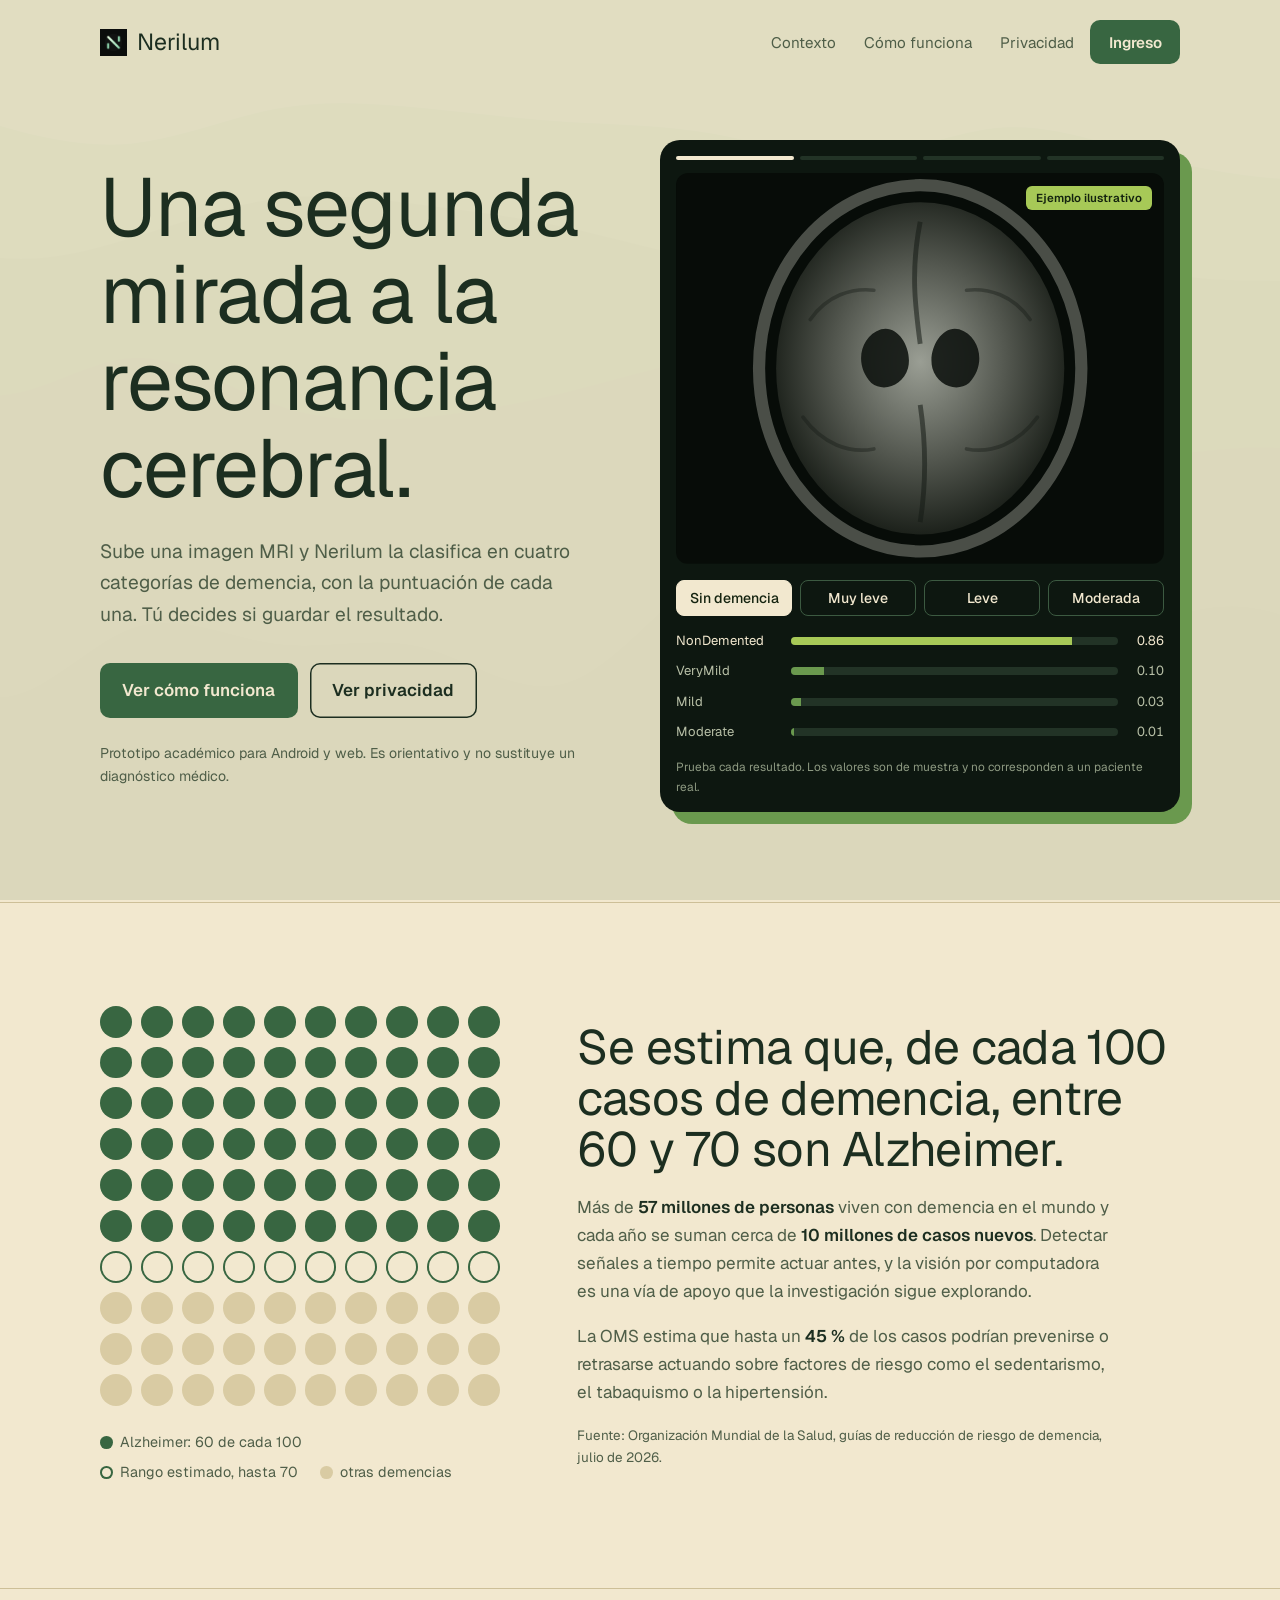
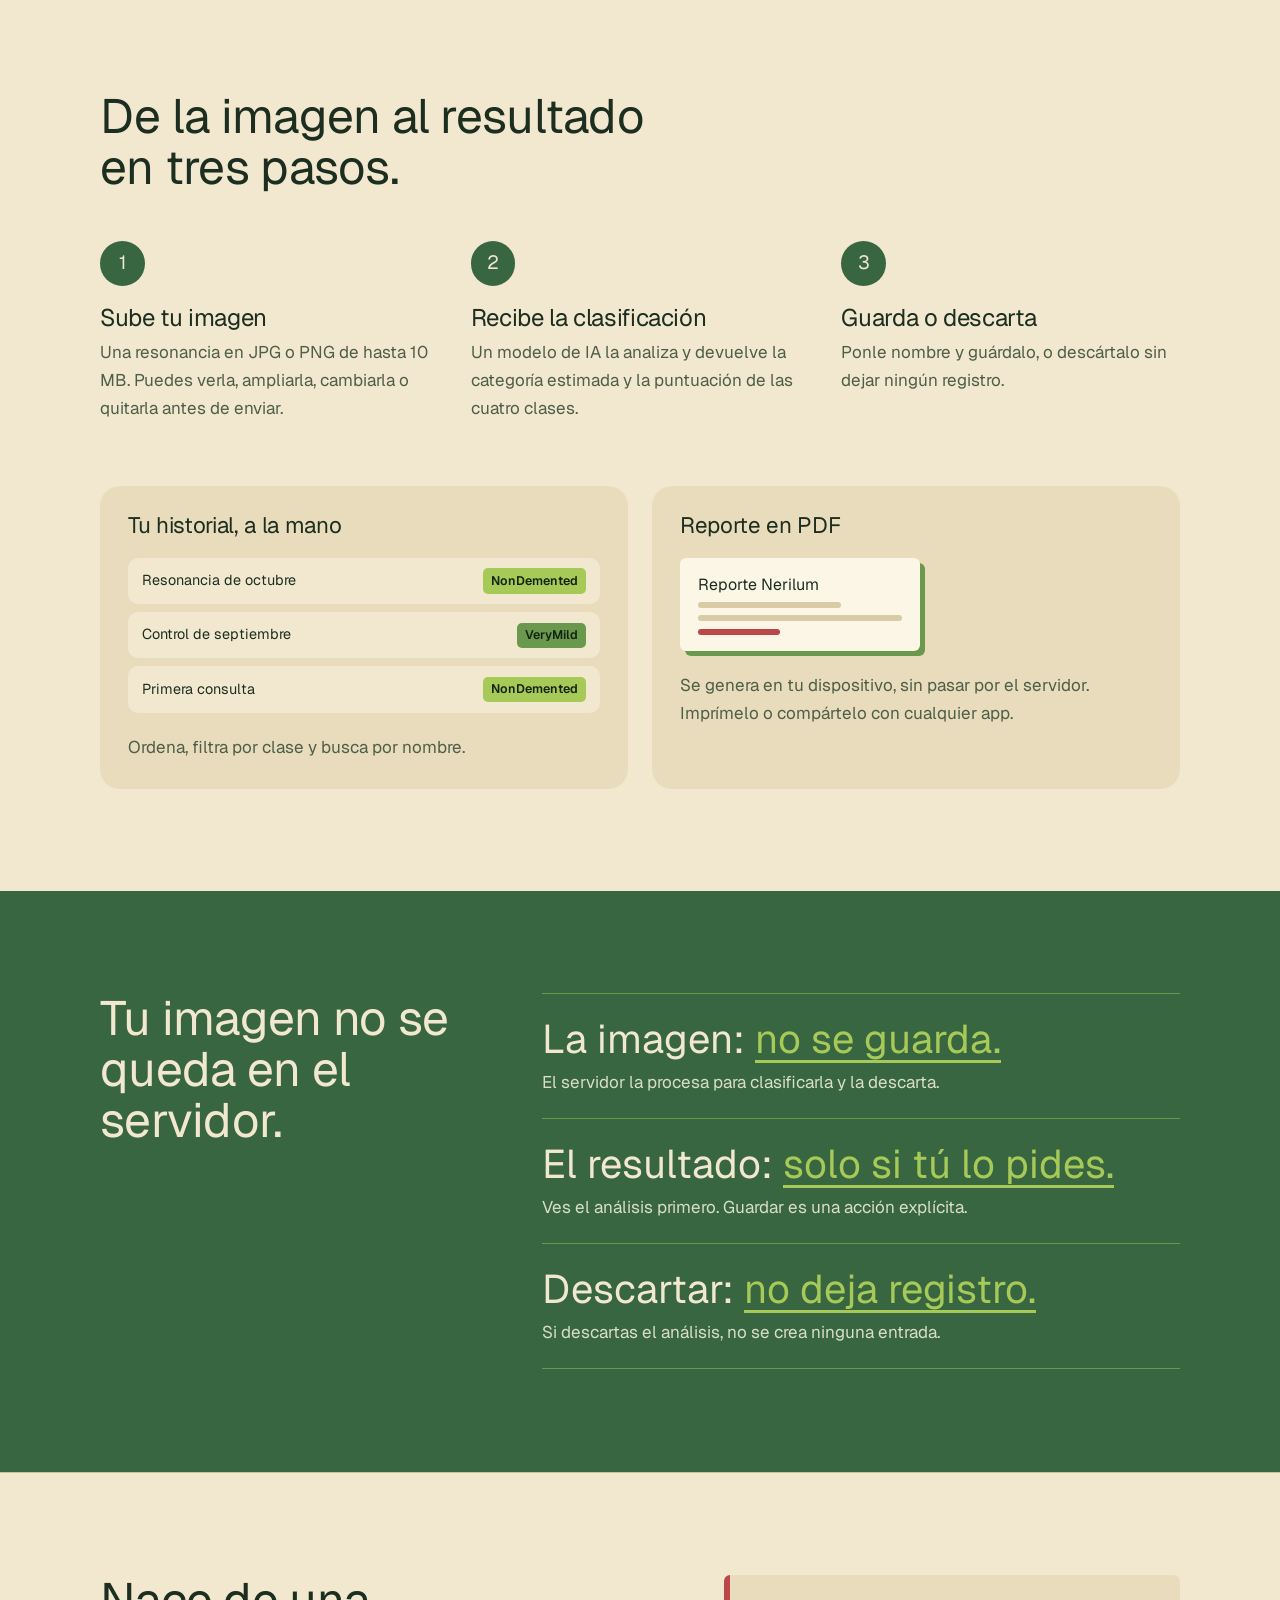
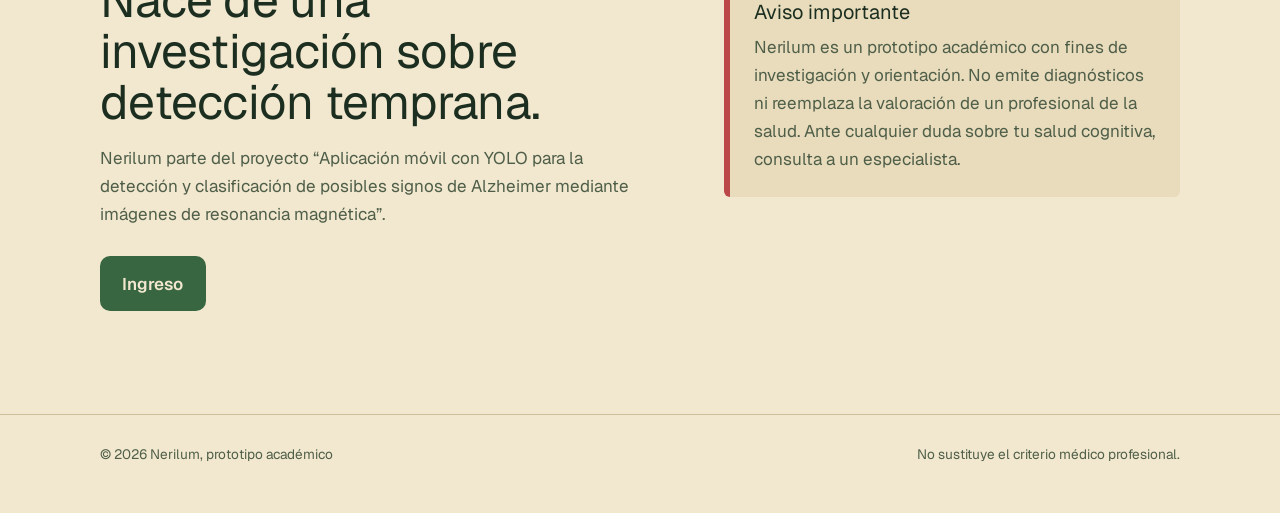
==== index.html @ 663bf436 "correcion funcionamiento boton ingreso(temporal)" ====
<!doctype html>
<html lang="es">
    <head>
        <meta charset="utf-8" />
        <meta
            name="viewport"
            content="width=device-width, initial-scale=1, viewport-fit=cover"
        />
        <title>Nerilum · Análisis orientativo de resonancias cerebrales</title>
        <meta
            name="description"
            content="Nerilum clasifica imágenes de resonancia magnética cerebral en cuatro categorías de demencia. Prototipo académico."
        />
        <link rel="preconnect" href="https://fonts.googleapis.com" />
        <link rel="preconnect" href="https://fonts.gstatic.com" crossorigin />
        <link
            href="https://fonts.googleapis.com/css2?family=Geist:wght@400;500;600&display=swap"
            rel="stylesheet"
        />
        <link rel="stylesheet" href="css/tokens.css" />
        <link rel="stylesheet" href="css/base.css" />
        <link rel="stylesheet" href="css/buttons.css" />
        <link rel="stylesheet" href="css/nav.css" />
        <link rel="stylesheet" href="css/hero.css" />
        <link rel="stylesheet" href="css/scan-demo.css" />
        <link rel="stylesheet" href="css/contexto.css" />
        <link rel="stylesheet" href="css/como.css" />
        <link rel="stylesheet" href="css/privacidad.css" />
        <link rel="stylesheet" href="css/cierre.css" />
        <link rel="stylesheet" href="css/footer.css" />
        <link rel="stylesheet" href="css/totop.css" />
        <link rel="stylesheet" href="css/progress.css" />
        <script src="js/flag.js"></script>
    </head>
    <body>
        <!-- sections/progress.html -->
        <div class="progress" aria-hidden="true"></div>

        <div class="wrap">
            <!-- sections/nav.html -->
            <nav>
                <a class="brand" href="#top" aria-label="Nerilum, inicio">
                    <img
                        src="src/assets/nerilum-app-icon-1024.png"
                        alt="Logo Nerilum"
                        class="logo"
                    />
                    Nerilum
                </a>
                <div class="links">
                    <a href="#contexto">Contexto</a
                    ><a href="#como">Cómo funciona</a
                    ><a href="#privacidad">Privacidad</a>
                </div>
                <a class="btn sm" href="https://google.com"> Ingreso </a>
            </nav>

            <!-- sections/hero.html -->
            <header class="hero" id="top">
                <div>
                    <h1>Una segunda mirada a la resonancia cerebral.</h1>
                    <p class="lead">
                        Sube una imagen MRI y Nerilum la clasifica en cuatro
                        categorías de demencia, con la puntuación de cada una.
                        Tú decides si guardar el resultado.
                    </p>
                    <div class="cta">
                        <a class="btn" href="#como">Ver cómo funciona</a>
                        <a class="btn ghost" href="#privacidad"
                            >Ver privacidad</a
                        >
                    </div>
                    <p class="note">
                        Prototipo académico para Android y web. Es orientativo y
                        no sustituye un diagnóstico médico.
                    </p>
                </div>

                <div class="scan">
                    <div class="timer" aria-hidden="true">
                        <b><i></i></b><b><i></i></b><b><i></i></b><b><i></i></b>
                    </div>
                    <div class="view">
                        <span class="tag">Ejemplo ilustrativo</span>
                        <svg
                            viewBox="0 0 400 320"
                            role="img"
                            aria-label="Corte de resonancia cerebral"
                        >
                            <defs>
                                <radialGradient
                                    id="g"
                                    cx="50%"
                                    cy="48%"
                                    r="55%"
                                >
                                    <stop offset="0" stop-color="#9A9E94" />
                                    <stop offset=".55" stop-color="#52564E" />
                                    <stop offset="1" stop-color="#151A14" />
                                </radialGradient>
                            </defs>
                            <rect width="400" height="320" fill="#070C08" />
                            <ellipse
                                cx="200"
                                cy="160"
                                rx="132"
                                ry="150"
                                fill="none"
                                stroke="#D5D8CC"
                                stroke-opacity=".32"
                                stroke-width="10"
                            />
                            <ellipse
                                cx="200"
                                cy="160"
                                rx="118"
                                ry="136"
                                fill="url(#g)"
                            />
                            <path
                                d="M200 40c-8 40-4 70 0 100M200 190c6 40 4 70 0 96"
                                stroke="#151A14"
                                stroke-opacity=".55"
                                stroke-width="4"
                                fill="none"
                            />
                            <path
                                d="M168 128c-18 6-22 30-8 44 10 8 26 2 30-12 4-16-8-36-22-32zM232 128c18 6 22 30 8 44-10 8-26 2-30-12-4-16 8-36 22-32z"
                                fill="#0A0F0B"
                                fill-opacity=".85"
                            />
                            <g
                                fill="none"
                                stroke="#151A14"
                                stroke-opacity=".4"
                                stroke-width="3"
                                stroke-linecap="round"
                            >
                                <path
                                    d="M110 120c14-20 34-26 52-24M290 120c-14-20-34-26-52-24M104 200c16 22 38 30 58 26M296 200c-16 22-38 30-58 26"
                                />
                            </g>
                        </svg>
                        <!-- Indicador de pausa (visible al hacer click en la imagen) -->
                        <div class="view-icon" aria-hidden="true">
                            <svg
                                width="20"
                                height="20"
                                viewBox="0 0 20 20"
                                fill="none"
                                aria-hidden="true"
                            >
                                <rect
                                    x="4"
                                    y="3"
                                    width="4"
                                    height="14"
                                    rx="1.5"
                                    fill="#F2E8CF"
                                />
                                <rect
                                    x="12"
                                    y="3"
                                    width="4"
                                    height="14"
                                    rx="1.5"
                                    fill="#F2E8CF"
                                />
                            </svg>
                        </div>
                    </div>
                    <div
                        class="pick"
                        role="group"
                        aria-label="Elige un resultado de ejemplo"
                    >
                        <button type="button" data-i="0" aria-pressed="false">
                            Sin demencia
                        </button>
                        <button type="button" data-i="1" aria-pressed="true">
                            Muy leve
                        </button>
                        <button type="button" data-i="2" aria-pressed="false">
                            Leve
                        </button>
                        <button type="button" data-i="3" aria-pressed="false">
                            Moderada
                        </button>
                    </div>
                    <div class="bars">
                        <div class="bar">
                            <span>NonDemented</span><b><i></i></b><span></span>
                        </div>
                        <div class="bar">
                            <span>VeryMild</span><b><i></i></b><span></span>
                        </div>
                        <div class="bar">
                            <span>Mild</span><b><i></i></b><span></span>
                        </div>
                        <div class="bar">
                            <span>Moderate</span><b><i></i></b><span></span>
                        </div>
                    </div>
                    <p class="sr" id="live" aria-live="polite"></p>
                    <small
                        >Prueba cada resultado. Los valores son de muestra y no
                        corresponden a un paciente real.</small
                    >
                </div>
            </header>
        </div>

        <!-- sections/contexto.html -->
        <section id="contexto">
            <div class="wrap">
                <div class="ctx">
                    <div>
                        <div
                            class="waffle"
                            id="waffle"
                            role="img"
                            aria-label="Se estima que de cada 100 casos de demencia, entre 60 y 70 son Alzheimer"
                        ></div>
                        <div class="key">
                            <span
                                ><i style="background: var(--brand)"></i
                                >Alzheimer: 60 de cada 100</span
                            ><span
                                ><i
                                    style="
                                        box-shadow: inset 0 0 0 2px var(--brand);
                                    "
                                ></i
                                >Rango estimado, hasta 70</span
                            ><span
                                ><i style="background: var(--dot-off)"></i>otras
                                demencias</span
                            >
                        </div>
                    </div>
                    <div>
                        <h2>
                            Se estima que, de cada 100 casos de demencia, entre
                            60 y 70 son Alzheimer.
                        </h2>
                        <p>
                            Más de <b>57 millones de personas</b> viven con
                            demencia en el mundo y cada año se suman cerca de
                            <b>10 millones de casos nuevos</b>. Detectar señales
                            a tiempo permite actuar antes, y la visión por
                            computadora es una vía de apoyo que la investigación
                            sigue explorando.
                        </p>
                        <p>
                            La OMS estima que hasta un <b>45 %</b> de los casos
                            podrían prevenirse o retrasarse actuando sobre
                            factores de riesgo como el sedentarismo, el
                            tabaquismo o la hipertensión.
                        </p>
                        <p class="src">
                            Fuente: Organización Mundial de la Salud, guías de
                            reducción de riesgo de demencia, julio de 2026.
                        </p>
                    </div>
                </div>
            </div>
        </section>

        <!-- sections/como.html -->
        <section id="como">
            <div class="wrap">
                <div class="head">
                    <h2>De la imagen al resultado en tres pasos.</h2>
                </div>
                <div class="track">
                    <div class="step">
                        <i>1</i>
                        <h3>Sube tu imagen</h3>
                        <p>
                            Una resonancia en JPG o PNG de hasta 10 MB. Puedes
                            verla, ampliarla, cambiarla o quitarla antes de
                            enviar.
                        </p>
                    </div>
                    <div class="step">
                        <i>2</i>
                        <h3>Recibe la clasificación</h3>
                        <p>
                            Un modelo de IA la analiza y devuelve la categoría
                            estimada y la puntuación de las cuatro clases.
                        </p>
                    </div>
                    <div class="step">
                        <i>3</i>
                        <h3>Guarda o descarta</h3>
                        <p>
                            Ponle nombre y guárdalo, o descártalo sin dejar
                            ningún registro.
                        </p>
                    </div>
                </div>
                <div class="after">
                    <div class="panel">
                        <h3>Tu historial, a la mano</h3>
                        <div class="hist" aria-hidden="true">
                            <div>
                                <span>Resonancia de octubre</span
                                ><em style="--c: #a7c957">NonDemented</em>
                            </div>
                            <div>
                                <span>Control de septiembre</span
                                ><em style="--c: #6a994e">VeryMild</em>
                            </div>
                            <div>
                                <span>Primera consulta</span
                                ><em style="--c: #a7c957">NonDemented</em>
                            </div>
                        </div>
                        <p>Ordena, filtra por clase y busca por nombre.</p>
                    </div>
                    <div class="panel">
                        <h3>Reporte en PDF</h3>
                        <div class="sheet" aria-hidden="true">
                            <b>Reporte Nerilum</b><span class="w"></span
                            ><span></span><span class="r"></span>
                        </div>
                        <p>
                            Se genera en tu dispositivo, sin pasar por el
                            servidor. Imprímelo o compártelo con cualquier app.
                        </p>
                    </div>
                </div>
            </div>
        </section>

        <!-- sections/privacidad.html -->
        <section class="band" id="privacidad">
            <div class="wrap priv">
                <h2>Tu imagen no se queda en el servidor.</h2>
                <div>
                    <div class="say">
                        <b>La imagen: <u>no se guarda.</u></b>
                        <p>
                            El servidor la procesa para clasificarla y la
                            descarta.
                        </p>
                    </div>
                    <div class="say">
                        <b>El resultado: <u>solo si tú lo pides.</u></b>
                        <p>
                            Ves el análisis primero. Guardar es una acción
                            explícita.
                        </p>
                    </div>
                    <div class="say">
                        <b>Descartar: <u>no deja registro.</u></b>
                        <p>
                            Si descartas el análisis, no se crea ninguna
                            entrada.
                        </p>
                    </div>
                </div>
            </div>
        </section>

        <!-- sections/cierre.html -->
        <section>
            <div class="wrap closing">
                <div>
                    <h2>Nace de una investigación sobre detección temprana.</h2>
                    <p>
                        Nerilum parte del proyecto “Aplicación móvil con YOLO
                        para la detección y clasificación de posibles signos de
                        Alzheimer mediante imágenes de resonancia magnética”.
                    </p>
                    <a
                        class="btn"
                        href="https://google.com"
                        target="_blank"
                        rel="noopener"
                        >Ingreso</a
                    >
                </div>
                <div class="disc">
                    <strong>Aviso importante</strong>
                    <p>
                        Nerilum es un prototipo académico con fines de
                        investigación y orientación. No emite diagnósticos ni
                        reemplaza la valoración de un profesional de la salud.
                        Ante cualquier duda sobre tu salud cognitiva, consulta a
                        un especialista.
                    </p>
                </div>
            </div>
        </section>

        <!-- sections/footer.html -->
        <footer>
            <div class="wrap">
                <span>© 2026 Nerilum, prototipo académico</span
                ><span>No sustituye el criterio médico profesional.</span>
            </div>
        </footer>

        <!-- sections/totop.html -->
        <button type="button" class="totop" aria-label="Volver arriba">
            <svg
                viewBox="0 0 24 24"
                fill="none"
                stroke="currentColor"
                stroke-width="2.5"
                stroke-linecap="round"
                stroke-linejoin="round"
                aria-hidden="true"
            >
                <path d="M12 19V5M5 12l7-7 7 7" />
            </svg>
        </button>

        <script src="js/env.js" defer></script>
        <script src="js/waffle.js" defer></script>
        <script src="js/scan-demo.js" defer></script>
        <script src="js/totop.js" defer></script>
        <script src="js/reveal.js" defer></script>
    </body>
</html>
---- css/tokens.css ----
/* Colores, tipografías y variables. Modo claro y oscuro. */
:root{
  --bg:#F2E8CF; --surface:#E8DCBC; --ink:#1C2E20; --muted:#4F5E48; --line:#CDBF98;
  --brand:#386641; --brand-hover:#2B5133; --on-brand:#F2E8CF; --mid:#6A994E; --lime:#A7C957; --alert:#BC4749;
  --band:#386641; --band-ink:#F2E8CF; --dot-off:#D9CBA3; --dotb:#6A994E; --logo-dot:#A7C957;
  --serif:"Geist","Young Serif",Georgia,"Times New Roman",serif;
  --sans:"Geist","Public Sans",system-ui,-apple-system,"Segoe UI",sans-serif;
  box-sizing:border-box;padding-top:env(safe-area-inset-top,0px);padding-bottom:env(safe-area-inset-bottom,0px);color-scheme:light;
}
@media (prefers-color-scheme:dark){
  :root:not([data-theme="light"]){
    --dotb:#A7C957; --logo-dot:#386641;
    --bg:#101C14; --surface:#182A1E; --ink:#F2E8CF; --muted:#AFB99F; --line:#2B4130; --dot-off:#26402D;
    --brand:#A7C957; --brand-hover:#B9D76F; --on-brand:#14230F; --alert:#E0686A; --band:#1D3A26; color-scheme:dark;
  }
}
:root[data-theme="dark"]{
  --dotb:#A7C957; --logo-dot:#386641;
  --bg:#101C14; --surface:#182A1E; --ink:#F2E8CF; --muted:#AFB99F; --line:#2B4130; --dot-off:#26402D;
  --brand:#A7C957; --brand-hover:#B9D76F; --on-brand:#14230F; --alert:#E0686A; --band:#1D3A26; color-scheme:dark;
}
---- css/base.css ----
/* Reset, tipografía base, layout general y utilidades. */
*,
*::before,
*::after {
    box-sizing: inherit
}

html {
    scroll-behavior: smooth;
    scroll-padding-top: env(safe-area-inset-top, 0px)
}

body {
    margin: 0;
    background: var(--bg);
    color: var(--ink);
    font: 400 1.0625rem/1.65 var(--sans);
    -webkit-font-smoothing: antialiased;
    isolation: isolate
}

body::before {
    content: "";
    position: fixed;
    inset: 0;
    z-index: -1;
    pointer-events: none;
    background: url("../src/assets/stacked-waves-haikei.svg") center/cover no-repeat;
    opacity: .1;
    filter: hue-rotate(-105deg) saturate(.55) brightness(.78)
}

@media(prefers-color-scheme:dark) {
    :root:not([data-theme="light"]) body::before {
        opacity: .16
    }
}

:root[data-theme="dark"] body::before {
    opacity: .16
}

.wrap {
    max-width: 1160px;
    margin: 0 auto;
    padding: 0 clamp(1.25rem, 4vw, 2.5rem)
}

h1,
h2,
h3 {
    font-family: var(--serif);
    font-weight: 400;
    margin: 0;
    line-height: 1.06;
    letter-spacing: -.015em
}

h1 {
    font-size: clamp(2.7rem, 6.4vw, 5.4rem)
}

h2 {
    font-size: clamp(1.9rem, 3.8vw, 3rem)
}

p {
    margin: 0
}

a {
    color: inherit
}

:focus-visible {
    outline: 3px solid var(--alert);
    outline-offset: 3px
}

.sr {
    position: absolute;
    width: 1px;
    height: 1px;
    overflow: hidden;
    clip: rect(0 0 0 0);
    white-space: nowrap
}

section {
    padding: clamp(3.5rem, 8vw, 6.5rem) 0;
    border-top: 1px solid var(--line)
}

@media(prefers-reduced-motion:reduce) {
    html {
        scroll-behavior: auto
    }
}
---- css/buttons.css ----
/* Botones (.btn, .sm, .ghost). */
.btn{display:inline-block;padding:.85rem 1.4rem;border-radius:10px;font-weight:600;text-decoration:none;background:var(--brand);color:var(--on-brand);transition:background .2s}
.btn:hover{background:var(--brand-hover)}
.btn.sm{padding:.6rem 1.15rem;font-size:.95rem}
.btn.ghost{background:transparent;color:var(--ink);box-shadow:inset 0 0 0 1.5px var(--ink)}
.btn.ghost:hover{background:var(--surface)}
.btn{transition:background .2s,transform .12s}
.btn:active{transform:scale(.97)}
@media(prefers-reduced-motion:reduce){.btn{transition:none}.btn:active{transform:none}}
---- css/nav.css ----
/* Barra superior: logotipo, enlaces y botón Ingreso. */
nav {
    display: flex;
    justify-content: space-between;
    align-items: center;
    padding: 1.25rem 0;
    gap: 1rem
}

.brand {
    font: 400 1.45rem var(--serif);
    text-decoration: none;
    display: flex;
    align-items: center;
    gap: .6rem
}

.brand img {
    width: 1.7rem;
    height: 1.7rem;
    object-fit: contain;
    display: block;
}

.brand svg {
    width: 1.7rem;
    height: 1.7rem
}

nav .links {
    display: flex;
    gap: 1.75rem;
    font-size: .95rem;
    margin-left: auto
}

nav .links a {
    text-decoration: none;
    color: var(--muted)
}

nav .links a:hover {
    color: var(--ink)
}

@media(max-width:700px) {
    nav .links {
        display: none
    }
}

.brand svg rect {
    fill: var(--brand)
}

.brand svg path {
    stroke: var(--on-brand)
}

.brand svg circle {
    fill: var(--on-brand)
}

.brand svg circle:first-of-type {
    fill: var(--logo-dot)
}
---- css/hero.css ----
/* Portada: titular, texto y botones. Incluye la animación de entrada. */
.hero{display:grid;grid-template-columns:1fr 1.05fr;gap:clamp(2rem,5vw,4rem);align-items:center;padding:clamp(1.5rem,5vw,3.5rem) 0 clamp(3rem,7vw,6rem)}
.hero .lead{font-size:1.2rem;color:var(--muted);max-width:30rem;margin:1.5rem 0 2rem}
.cta{display:flex;flex-wrap:wrap;gap:.75rem}
.note{margin-top:1.5rem;font-size:.88rem;color:var(--muted);max-width:30rem}
@media(max-width:900px){.hero{grid-template-columns:1fr}}
@media(prefers-reduced-motion:no-preference){
@keyframes rise{from{opacity:0;transform:translateY(18px)}to{opacity:1;transform:none}}
@keyframes pop{from{opacity:0;transform:scale(.93) rotate(-1.5deg)}to{opacity:1;transform:none}}
.js .hero h1,.js .hero .lead,.js .hero .cta,.js .hero .note{animation:rise .7s cubic-bezier(.2,.7,.2,1) both}
.js .hero .lead{animation-delay:.12s}.js .hero .cta{animation-delay:.24s}.js .hero .note{animation-delay:.34s}
.js .scan{animation:pop .8s .15s cubic-bezier(.2,.7,.2,1) both}
}
---- css/scan-demo.css ----
/* Demo del escaneo: panel, barra de tiempo, selector de clases y barras de puntuación. */
.scan{background:#0D1710;border-radius:20px;padding:1rem;color:#F2E8CF;box-shadow:12px 12px 0 var(--mid)}
.view{position:relative;cursor:pointer}
.view svg{display:block;width:100%;height:auto;border-radius:12px}
/* Indicador de pausa/play al hacer click en la imagen */
.view::after{
  content:'';
  position:absolute;inset:0;
  border-radius:12px;
  display:flex;align-items:center;justify-content:center;
  opacity:0;
  transition:opacity .18s;
  pointer-events:none;
}
/* Flash momentáneo al hacer click */
.view.flash::after{
  background:rgba(13,23,16,.45);
  opacity:1;
}
/* Estado pausado: icono permanente y overlay tenue */
.view.paused::after{
  background:rgba(13,23,16,.52);
  opacity:1;
}
/* Icono SVG superpuesto (play/pause) vía pseudo-elemento en el tag */
.view .tag{position:absolute;top:.8rem;right:.8rem;font:600 .72rem var(--sans);background:#A7C957;color:#14230F;padding:.3rem .6rem;border-radius:6px;transition:background .18s,color .18s}
.view.paused .tag{background:#F2E8CF;color:#14230F}
/* Icono central de pause/play */
.view-icon{
  position:absolute;
  top:50%;left:50%;
  transform:translate(-50%,-50%) scale(.7);
  width:3rem;height:3rem;
  border-radius:50%;
  background:rgba(13,23,16,.72);
  border:1.5px solid rgba(242,232,207,.28);
  display:flex;align-items:center;justify-content:center;
  opacity:0;
  transition:opacity .18s,transform .22s cubic-bezier(.2,.7,.2,1);
  pointer-events:none;
}
.view.paused .view-icon{
  opacity:1;
  transform:translate(-50%,-50%) scale(1);
}

.timer{display:flex;gap:6px;margin-bottom:.8rem}
.timer b{flex:1;height:4px;border-radius:2px;background:#223326;overflow:hidden}
.timer b i{display:block;height:100%;width:0;background:#F2E8CF}
.timer b.done i{width:100%}
.timer b.cur i{animation:fill 3.2s linear forwards}
.timer.paused b.cur i{animation-play-state:paused}
.timer.manual b.cur i{animation:none;width:100%}
@keyframes fill{from{width:0}to{width:100%}}
.pick{display:flex;flex-wrap:wrap;gap:.5rem;margin:1rem 0 .9rem}
.pick button{flex:1;min-width:0;font:500 .88rem var(--sans);padding:.5rem .6rem;border-radius:8px;border:1.5px solid #3C5A41;background:transparent;color:#F2E8CF;cursor:pointer;transition:background .15s,transform .12s;white-space:nowrap}
.pick button:hover{background:#1B2E20}
.pick button[aria-pressed="true"]{background:#F2E8CF;color:#14230F;border-color:#F2E8CF}
.bars{display:grid;gap:.55rem;font-size:.82rem}
.bar{display:grid;grid-template-columns:6.6rem 1fr 2.3rem;gap:.6rem;align-items:center;color:#B7BFA6}
.bar span:last-child{text-align:right;font-variant-numeric:tabular-nums}
.bar b{display:block;height:8px;border-radius:4px;background:#223326;overflow:hidden}
.bar b i{display:block;height:100%;width:0;background:#6A994E;transition:width .7s cubic-bezier(.2,.7,.2,1),background .3s}
.bar.top{color:#F2E8CF}
.scan small{display:block;margin-top:.9rem;color:#8E9A82;font-size:.74rem}
.pick button:active{transform:scale(.95)}
@media(prefers-reduced-motion:reduce){.timer b.cur i{animation:none;width:100%}.bar b i{transition:none}.pick button{transition:none}.pick button:active{transform:none}}
---- css/contexto.css ----
/* Sección Contexto: gráfico de 100 puntos y datos de la OMS. */
.ctx{display:grid;grid-template-columns:minmax(0,25rem) 1fr;gap:clamp(2rem,6vw,6rem);align-items:center}
.waffle{display:grid;grid-template-columns:repeat(10,1fr);gap:clamp(5px,1vw,9px);width:min(100%,25rem)}
.waffle span{aspect-ratio:1;border-radius:50%;background:var(--dot-off)}
.waffle .a{background:var(--brand)}.waffle .b{background:transparent;box-shadow:inset 0 0 0 2px var(--brand)}
.ctx h2{max-width:20ch}
.ctx p{margin-top:1.1rem;max-width:34rem;color:var(--muted)}
.ctx p b{color:var(--ink);font-weight:600}
.key{display:flex;flex-wrap:wrap;gap:.4rem 1.4rem;margin-top:1.6rem;font-size:.9rem;color:var(--muted)}
.key i{display:inline-block;width:.8rem;height:.8rem;border-radius:50%;margin-right:.45rem;vertical-align:-.1em}
.src{margin-top:2.5rem;font-size:.84rem;color:var(--muted)}
@media(max-width:820px){.ctx{grid-template-columns:1fr}}
@media(prefers-reduced-motion:no-preference){
.js .waffle span{transition:background .4s,box-shadow .4s;transition-delay:calc(var(--i,0)*14ms)}
@keyframes dotin{0%{transform:scale(.5)}60%{transform:scale(1.3)}100%{transform:scale(1)}}
.js .waffle.on span.a,.js .waffle.on span.b{animation:dotin .4s both;animation-delay:calc(var(--i,0)*14ms)}
.js .waffle span.a,.js .waffle span.b{background:var(--dot-off)}
.js .waffle span.b{box-shadow:inset 0 0 0 2px transparent}
.js .waffle.on span.a{background:var(--brand)}.js .waffle.on span.b{background:transparent;box-shadow:inset 0 0 0 2px var(--brand)}
}

/* Scroll-driven: los puntos se llenan según avanzas. Sin soporte, queda la animación por IntersectionObserver. */
@supports (animation-timeline:view()){
@media(prefers-reduced-motion:no-preference){
.waffle{view-timeline:--waffle block}
@keyframes dot-a{from{background:var(--dot-off);transform:scale(.55)}to{background:var(--brand);transform:scale(1)}}
@keyframes dot-b{from{background:var(--dot-off);box-shadow:inset 0 0 0 2px transparent;transform:scale(.55)}to{background:transparent;box-shadow:inset 0 0 0 2px var(--brand);transform:scale(1)}}
.js .waffle span.a,.js .waffle.on span.a,.js .waffle span.b,.js .waffle.on span.b{transition:none}
.js .waffle span.a,.js .waffle.on span.a{animation:dot-a linear both;animation-timeline:--waffle;animation-range:entry calc(var(--i)*.5%) entry calc(25% + var(--i)*.5%)}
.js .waffle span.b,.js .waffle.on span.b{animation:dot-b linear both;animation-timeline:--waffle;animation-range:entry calc(var(--i)*.5%) entry calc(25% + var(--i)*.5%)}
}
}
---- css/como.css ----
/* Sección Cómo funciona: pasos, historial y reporte PDF. */
.head{max-width:36rem;margin-bottom:3rem}
.track{display:grid;grid-template-columns:repeat(3,1fr);gap:2rem;position:relative}
.track::before{content:"";position:absolute;left:1.4rem;right:0;top:1.4rem;height:3px;background:var(--line)}
.step{position:relative;padding-top:4rem}
.step i{position:absolute;top:0;left:0;width:2.8rem;height:2.8rem;border-radius:50%;background:var(--brand);color:var(--on-brand);font:400 1.2rem/2.8rem var(--serif);text-align:center;font-style:normal}
.step h3{font-size:1.5rem;margin-bottom:.5rem}
.step p{color:var(--muted)}
@media(max-width:760px){.track{grid-template-columns:1fr}.track::before{left:1.4rem;right:auto;top:0;bottom:0;width:3px;height:auto}.step{padding:0 0 0 4rem}}

.after{display:grid;grid-template-columns:1fr 1fr;gap:1.5rem;margin-top:4rem}
.panel{background:var(--surface);border-radius:20px;padding:1.75rem;display:grid;gap:1.25rem;align-content:start}
.panel h3{font-size:1.4rem}
.panel p{color:var(--muted)}
.hist{display:grid;gap:.5rem}
.hist div{display:flex;justify-content:space-between;align-items:center;gap:.75rem;background:var(--bg);border-radius:10px;padding:.65rem .9rem;font-size:.9rem}
.hist em{font-style:normal;font-size:.78rem;font-weight:600;padding:.15rem .5rem;border-radius:5px;color:#14230F;background:var(--c)}
.sheet{background:#FBF6E6;color:#1C2E20;border-radius:6px;padding:1rem 1.1rem;display:grid;gap:.45rem;width:min(100%,15rem);box-shadow:5px 5px 0 var(--mid)}
.sheet b{font:400 1rem var(--serif)}
.sheet span{display:block;height:6px;border-radius:3px;background:#D9CBA3}
.sheet span.w{width:70%}.sheet span.r{width:40%;background:#BC4749}
@media(max-width:760px){.after{grid-template-columns:1fr}}
@media(prefers-reduced-motion:no-preference){
.js .track::before{transform:scaleX(0);transform-origin:left;transition:transform 1.3s cubic-bezier(.6,0,.2,1)}
.js .track.on::before{transform:scaleX(1)}
.js .step i{transform:scale(0);transition:transform .45s cubic-bezier(.3,1.5,.5,1)}
.js .track.on .step i{transform:scale(1)}
.js .step h3,.js .step p{opacity:0;transition:opacity .6s}
.js .track.on .step h3,.js .track.on .step p{opacity:1}
.js .step:nth-child(1) i{transition-delay:.1s}.js .step:nth-child(2) i,.js .step:nth-child(2) h3,.js .step:nth-child(2) p{transition-delay:.6s}.js .step:nth-child(3) i,.js .step:nth-child(3) h3,.js .step:nth-child(3) p{transition-delay:1.1s}
@media(max-width:760px){.js .track::before{transform:scaleY(0);transform-origin:top}.js .track.on::before{transform:scaleY(1)}}
}

/* Scroll-driven: la línea se dibuja, los pasos aparecen en orden y el historial se llena. */
@supports (animation-timeline:view()){
@media(prefers-reduced-motion:no-preference){
.track{view-timeline:--track block}
@keyframes draw-x{from{transform:scaleX(0)}to{transform:scaleX(1)}}
@keyframes draw-y{from{transform:scaleY(0)}to{transform:scaleY(1)}}
@keyframes mark-in{from{transform:scale(0)}to{transform:scale(1)}}
@keyframes txt-in{from{opacity:0;transform:translateY(10px)}to{opacity:1;transform:none}}
.js .track::before,.js .track.on::before{transition:none;animation:draw-x linear both;animation-timeline:--track;animation-range:cover 8% cover 48%}
.js .step i,.js .track.on .step i{transition:none;animation:mark-in linear both;animation-timeline:--track}
.js .step h3,.js .step p,.js .track.on .step h3,.js .track.on .step p{transition:none;animation:txt-in linear both;animation-timeline:--track}
.js .track .step:nth-child(1) i{animation-range:cover 10% cover 20%}
.js .track .step:nth-child(2) i{animation-range:cover 22% cover 32%}
.js .track .step:nth-child(3) i{animation-range:cover 34% cover 44%}
.js .track .step:nth-child(1) h3,.js .track .step:nth-child(1) p{animation-range:cover 12% cover 24%}
.js .track .step:nth-child(2) h3,.js .track .step:nth-child(2) p{animation-range:cover 24% cover 36%}
.js .track .step:nth-child(3) h3,.js .track .step:nth-child(3) p{animation-range:cover 36% cover 48%}
@media(max-width:760px){.js .track::before,.js .track.on::before{animation-name:draw-y}}
@keyframes row-in{from{opacity:0;transform:translateX(-24px)}to{opacity:1;transform:none}}
@keyframes sheet-in{from{transform:translateY(30px) rotate(-2deg)}to{transform:none}}
.hist div{animation:row-in linear both;animation-timeline:view();animation-range:entry 5% entry 55%}
.hist div:nth-child(2){animation-range:entry 15% entry 65%}
.hist div:nth-child(3){animation-range:entry 25% entry 75%}
.sheet{animation:sheet-in linear both;animation-timeline:view();animation-range:entry 0% entry 80%}
}
}
---- css/privacidad.css ----
/* Sección Privacidad (banda verde). */
.band{background:var(--band);color:var(--band-ink);border-top:0}
.priv{display:grid;grid-template-columns:.8fr 1.4fr;gap:clamp(2rem,6vw,5rem)}
.priv>h2{align-self:start}
.say{border-top:1px solid #6A994E;padding:1.4rem 0}
.say:last-child{border-bottom:1px solid #6A994E}
.say b{display:block;font:400 clamp(1.6rem,3.2vw,2.5rem)/1.12 var(--serif)}
.say b u{text-decoration:none;color:#A7C957}
.say p{color:#D9DFC4;margin-top:.4rem;max-width:30rem}
@media(max-width:820px){.priv{grid-template-columns:1fr}}
@media(prefers-reduced-motion:no-preference){
.js .say u{background:linear-gradient(#A7C957,#A7C957) 0 96%/0% 3px no-repeat;transition:background-size .9s .25s cubic-bezier(.6,0,.2,1)}
.js .say.on u{background-size:100% 3px}
}

/* Scroll-driven: el subrayado de cada frase avanza con el scroll. */
@supports (animation-timeline:view()){
@media(prefers-reduced-motion:no-preference){
.say{view-timeline:--say block}
@keyframes ul{from{background-size:0% 3px}to{background-size:100% 3px}}
.js .say u,.js .say.on u{transition:none;animation:ul linear both;animation-timeline:--say;animation-range:entry 30% entry 90%}
}
}
---- css/cierre.css ----
/* Cierre: investigación y aviso médico. */
.closing{display:grid;grid-template-columns:1.2fr 1fr;gap:clamp(2rem,6vw,5rem);align-items:start}
.closing p{color:var(--muted);margin-top:1rem;max-width:34rem}
.disc{background:var(--surface);border-left:6px solid var(--alert);border-radius:6px;padding:1.5rem}
.disc strong{display:block;font:400 1.25rem var(--serif);margin-bottom:.5rem}
.disc p{margin:0}
.closing .btn{margin-top:1.75rem}
@media(max-width:860px){.closing{grid-template-columns:1fr}}
---- css/footer.css ----
/* Pie de página. */
footer{border-top:1px solid var(--line);padding:1.75rem 0 3rem;font-size:.85rem;color:var(--muted)}
footer .wrap{display:flex;flex-wrap:wrap;justify-content:space-between;gap:.75rem}
---- css/totop.css ----
/* Botón flotante para volver arriba. */
.totop{position:fixed;right:max(1rem,env(safe-area-inset-right,0px));bottom:calc(1rem + env(safe-area-inset-bottom,0px));width:3rem;height:3rem;border-radius:50%;border:0;background:var(--brand);color:var(--on-brand);cursor:pointer;display:grid;place-items:center;opacity:0;transform:translateY(12px);pointer-events:none;transition:opacity .25s,transform .25s,background .2s;z-index:20;box-shadow:0 4px 0 rgba(0,0,0,.18)}
.totop.show{opacity:1;transform:none;pointer-events:auto}
.totop:hover{background:var(--brand-hover)}
.totop svg{width:1.3rem;height:1.3rem}
@media(prefers-reduced-motion:reduce){.totop{transition:none}}
---- css/progress.css ----
/* Barra de progreso de lectura. Solo se muestra en navegadores con scroll-driven animations. */
.progress{display:none}
@supports (animation-timeline:scroll()){
@media(prefers-reduced-motion:no-preference){
.progress{display:block;position:fixed;top:env(safe-area-inset-top,0px);left:0;right:0;height:4px;background:var(--brand);transform:scaleX(0);transform-origin:0 50%;z-index:30;pointer-events:none;animation:progress linear both;animation-timeline:scroll(root block)}
@keyframes progress{to{transform:scaleX(1)}}
}
}
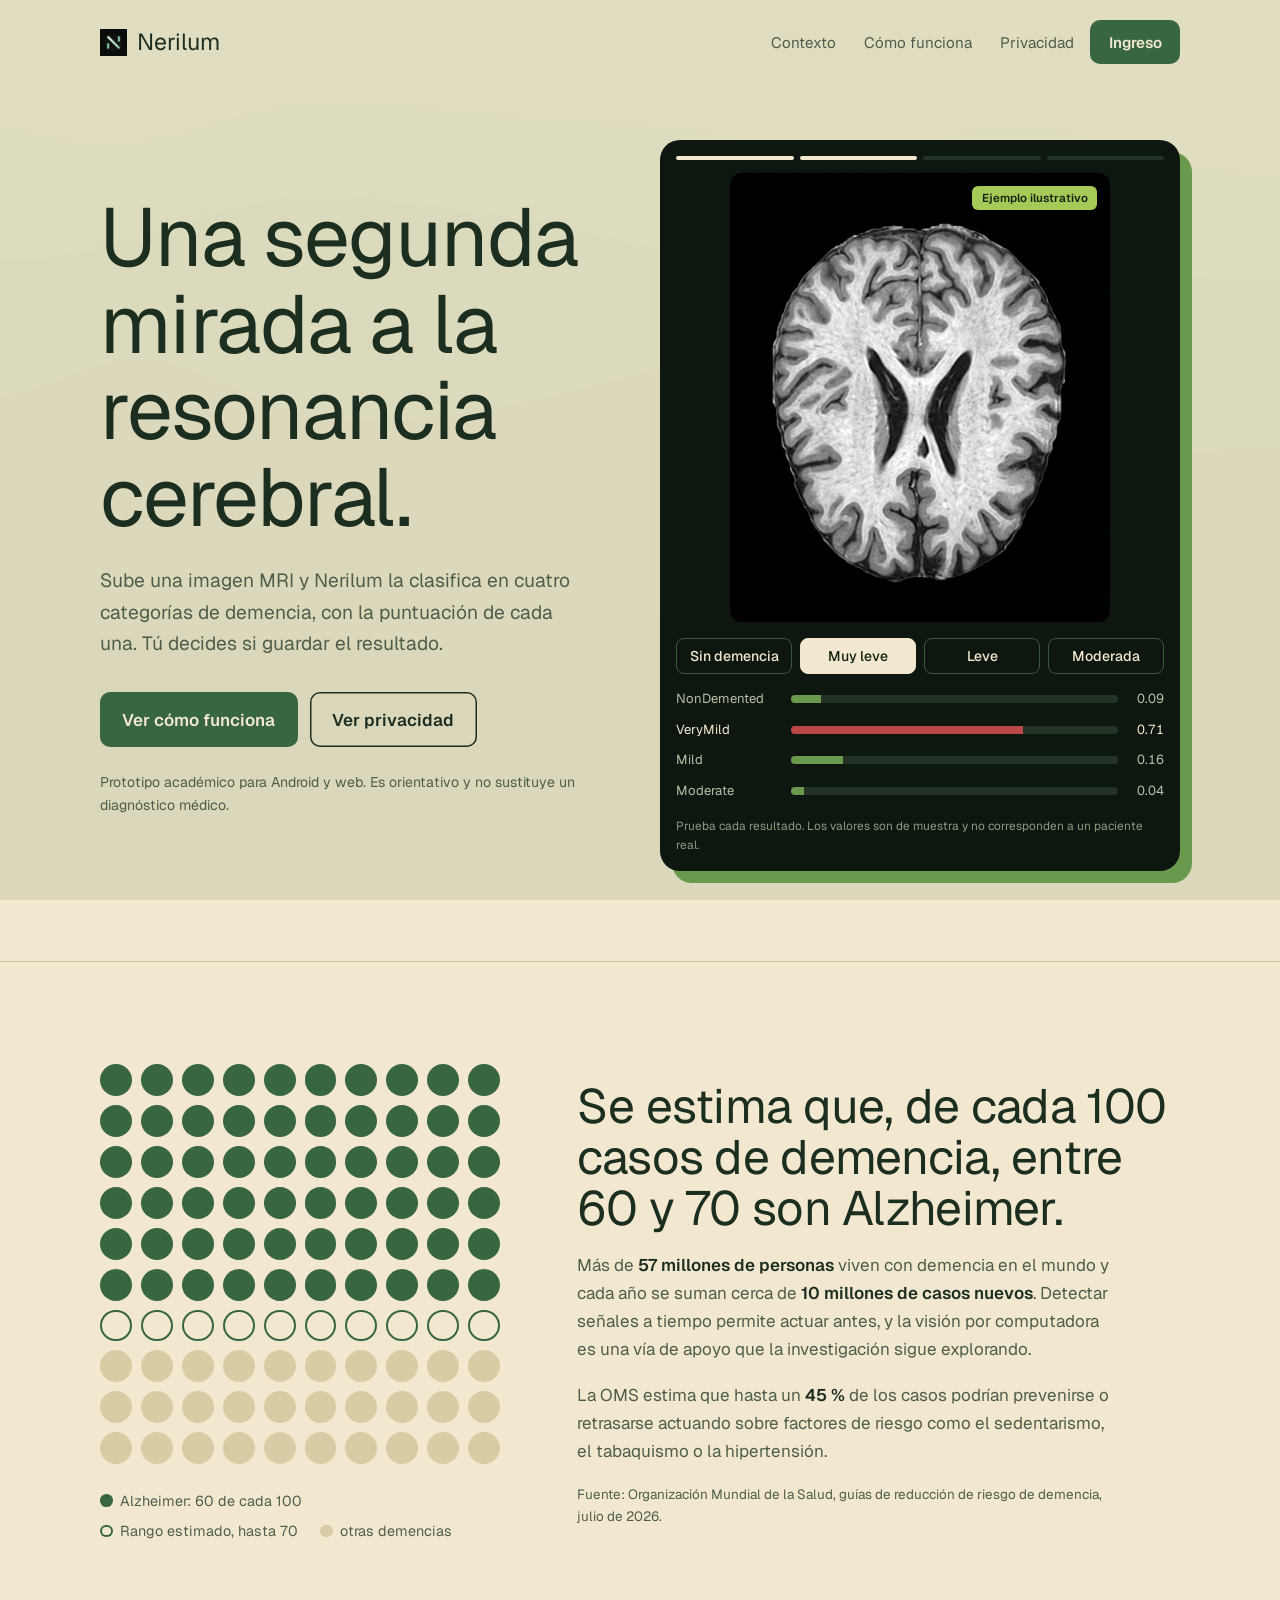
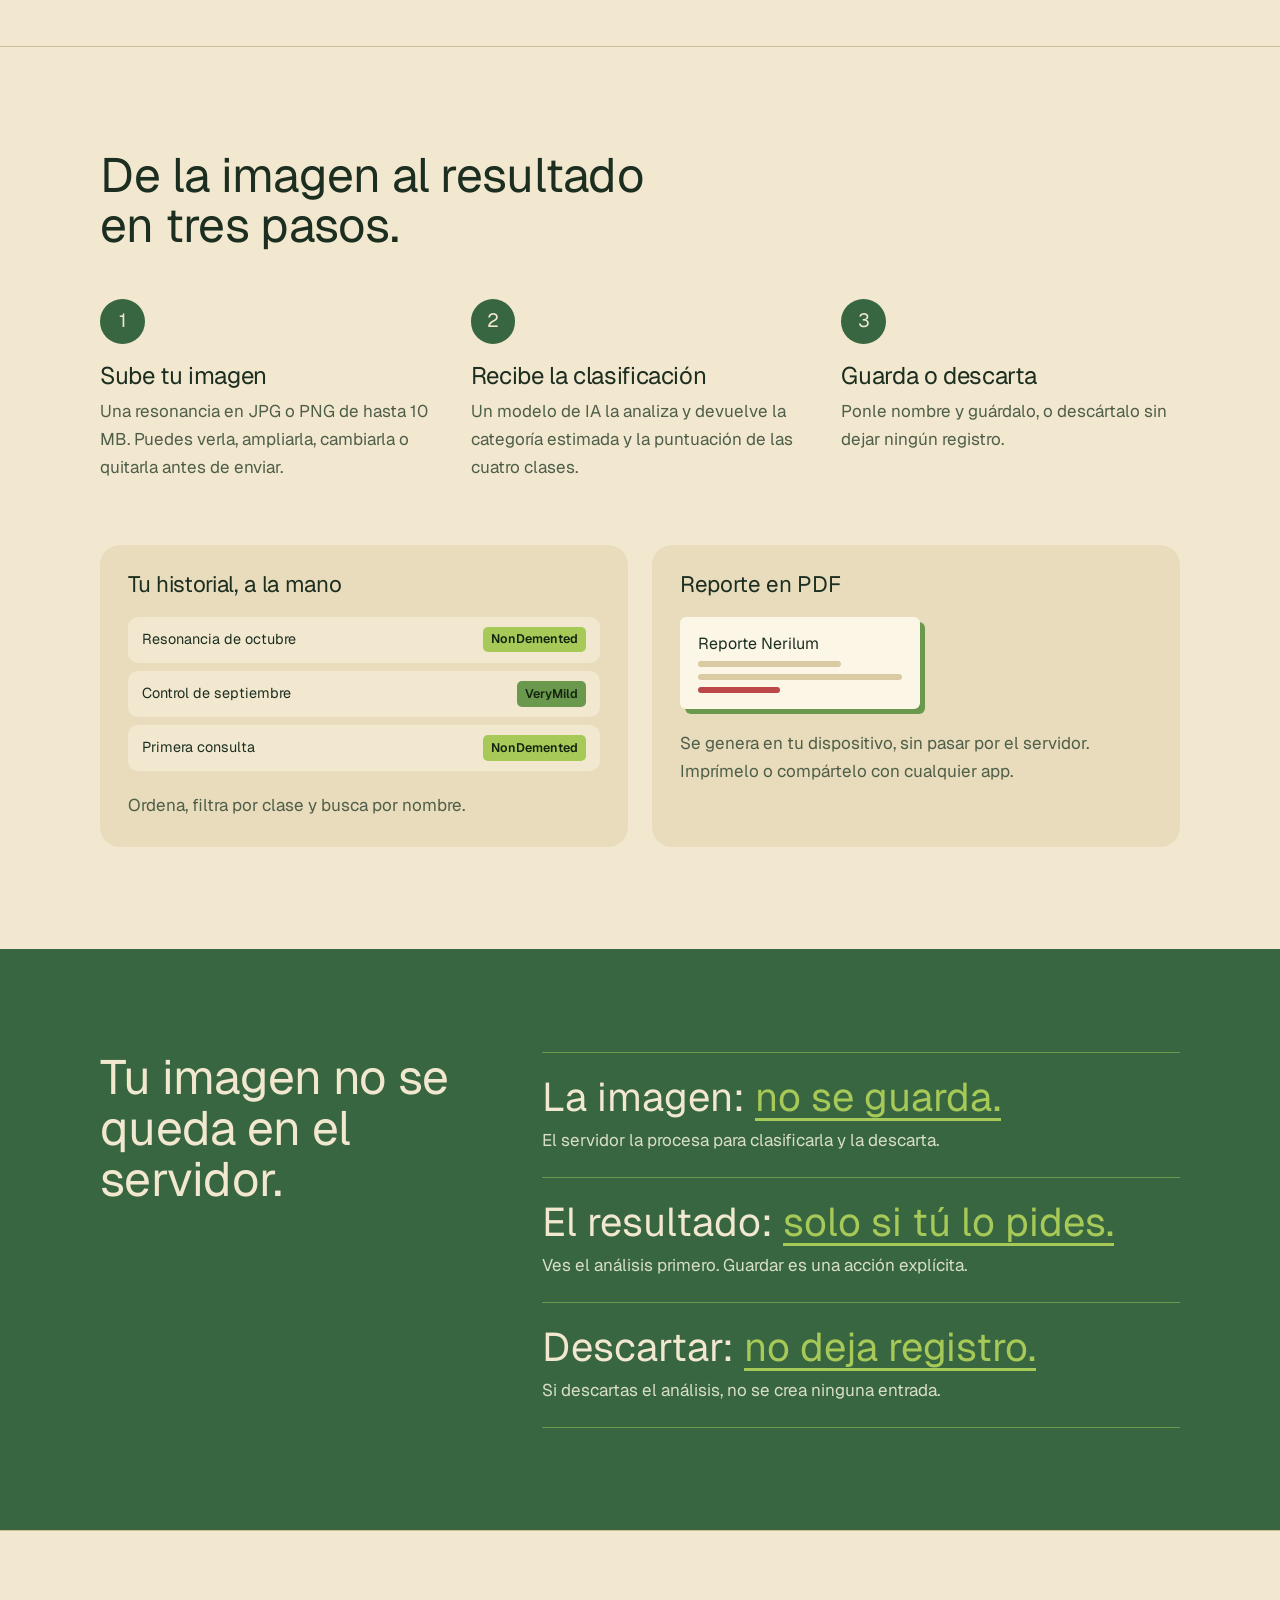
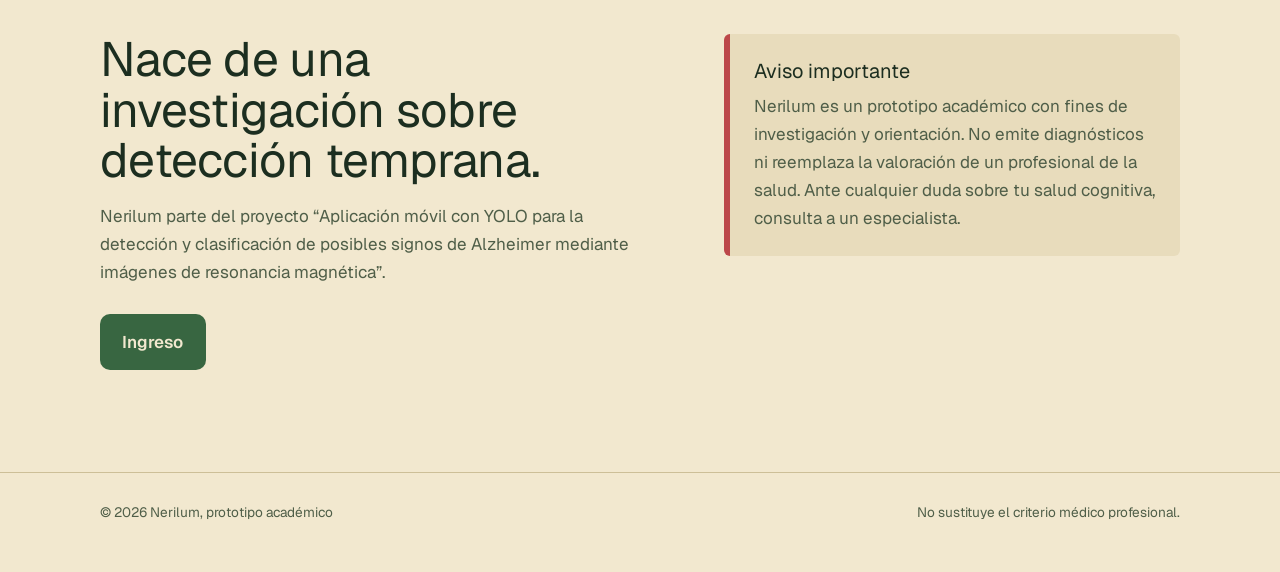
==== commit 80f4463d: "integracion imagenes" ====
--- a/index.html
+++ b/index.html
@@ -34,388 +34,166 @@
     </head>
     <body>
         <!-- sections/progress.html -->
-        <div class="progress" aria-hidden="true"></div>
-
+<div class="progress" aria-hidden="true"></div>
         <div class="wrap">
             <!-- sections/nav.html -->
-            <nav>
-                <a class="brand" href="#top" aria-label="Nerilum, inicio">
-                    <img
-                        src="src/assets/nerilum-app-icon-1024.png"
-                        alt="Logo Nerilum"
-                        class="logo"
-                    />
-                    Nerilum
-                </a>
-                <div class="links">
-                    <a href="#contexto">Contexto</a
-                    ><a href="#como">Cómo funciona</a
-                    ><a href="#privacidad">Privacidad</a>
-                </div>
-                <a class="btn sm" href="https://google.com"> Ingreso </a>
-            </nav>
+<nav>
+    <a class="brand" href="#top" aria-label="Nerilum, inicio">
+        <img
+            src="src/assets/nerilum-app-icon-1024.png"
+            alt="Logo Nerilum"
+            class="logo"
+        />
+        Nerilum
+    </a>
+    <div class="links">
+        <a href="#contexto">Contexto</a><a href="#como">Cómo funciona</a
+        ><a href="#privacidad">Privacidad</a>
+    </div>
+    <a class="btn sm" href="https://google.com"> Ingreso </a>
+</nav>
 
             <!-- sections/hero.html -->
-            <header class="hero" id="top">
-                <div>
-                    <h1>Una segunda mirada a la resonancia cerebral.</h1>
-                    <p class="lead">
-                        Sube una imagen MRI y Nerilum la clasifica en cuatro
-                        categorías de demencia, con la puntuación de cada una.
-                        Tú decides si guardar el resultado.
-                    </p>
-                    <div class="cta">
-                        <a class="btn" href="#como">Ver cómo funciona</a>
-                        <a class="btn ghost" href="#privacidad"
-                            >Ver privacidad</a
-                        >
-                    </div>
-                    <p class="note">
-                        Prototipo académico para Android y web. Es orientativo y
-                        no sustituye un diagnóstico médico.
-                    </p>
-                </div>
-
-                <div class="scan">
-                    <div class="timer" aria-hidden="true">
-                        <b><i></i></b><b><i></i></b><b><i></i></b><b><i></i></b>
-                    </div>
-                    <div class="view">
-                        <span class="tag">Ejemplo ilustrativo</span>
-                        <svg
-                            viewBox="0 0 400 320"
-                            role="img"
-                            aria-label="Corte de resonancia cerebral"
-                        >
-                            <defs>
-                                <radialGradient
-                                    id="g"
-                                    cx="50%"
-                                    cy="48%"
-                                    r="55%"
-                                >
-                                    <stop offset="0" stop-color="#9A9E94" />
-                                    <stop offset=".55" stop-color="#52564E" />
-                                    <stop offset="1" stop-color="#151A14" />
-                                </radialGradient>
-                            </defs>
-                            <rect width="400" height="320" fill="#070C08" />
-                            <ellipse
-                                cx="200"
-                                cy="160"
-                                rx="132"
-                                ry="150"
-                                fill="none"
-                                stroke="#D5D8CC"
-                                stroke-opacity=".32"
-                                stroke-width="10"
-                            />
-                            <ellipse
-                                cx="200"
-                                cy="160"
-                                rx="118"
-                                ry="136"
-                                fill="url(#g)"
-                            />
-                            <path
-                                d="M200 40c-8 40-4 70 0 100M200 190c6 40 4 70 0 96"
-                                stroke="#151A14"
-                                stroke-opacity=".55"
-                                stroke-width="4"
-                                fill="none"
-                            />
-                            <path
-                                d="M168 128c-18 6-22 30-8 44 10 8 26 2 30-12 4-16-8-36-22-32zM232 128c18 6 22 30 8 44-10 8-26 2-30-12-4-16 8-36 22-32z"
-                                fill="#0A0F0B"
-                                fill-opacity=".85"
-                            />
-                            <g
-                                fill="none"
-                                stroke="#151A14"
-                                stroke-opacity=".4"
-                                stroke-width="3"
-                                stroke-linecap="round"
-                            >
-                                <path
-                                    d="M110 120c14-20 34-26 52-24M290 120c-14-20-34-26-52-24M104 200c16 22 38 30 58 26M296 200c-16 22-38 30-58 26"
-                                />
-                            </g>
-                        </svg>
-                        <!-- Indicador de pausa (visible al hacer click en la imagen) -->
-                        <div class="view-icon" aria-hidden="true">
-                            <svg
-                                width="20"
-                                height="20"
-                                viewBox="0 0 20 20"
-                                fill="none"
-                                aria-hidden="true"
-                            >
-                                <rect
-                                    x="4"
-                                    y="3"
-                                    width="4"
-                                    height="14"
-                                    rx="1.5"
-                                    fill="#F2E8CF"
-                                />
-                                <rect
-                                    x="12"
-                                    y="3"
-                                    width="4"
-                                    height="14"
-                                    rx="1.5"
-                                    fill="#F2E8CF"
-                                />
-                            </svg>
-                        </div>
-                    </div>
-                    <div
-                        class="pick"
-                        role="group"
-                        aria-label="Elige un resultado de ejemplo"
-                    >
-                        <button type="button" data-i="0" aria-pressed="false">
-                            Sin demencia
-                        </button>
-                        <button type="button" data-i="1" aria-pressed="true">
-                            Muy leve
-                        </button>
-                        <button type="button" data-i="2" aria-pressed="false">
-                            Leve
-                        </button>
-                        <button type="button" data-i="3" aria-pressed="false">
-                            Moderada
-                        </button>
-                    </div>
-                    <div class="bars">
-                        <div class="bar">
-                            <span>NonDemented</span><b><i></i></b><span></span>
-                        </div>
-                        <div class="bar">
-                            <span>VeryMild</span><b><i></i></b><span></span>
-                        </div>
-                        <div class="bar">
-                            <span>Mild</span><b><i></i></b><span></span>
-                        </div>
-                        <div class="bar">
-                            <span>Moderate</span><b><i></i></b><span></span>
-                        </div>
-                    </div>
-                    <p class="sr" id="live" aria-live="polite"></p>
-                    <small
-                        >Prueba cada resultado. Los valores son de muestra y no
-                        corresponden a un paciente real.</small
-                    >
-                </div>
-            </header>
+  <header class="hero" id="top">
+    <div>
+      <h1>Una segunda mirada a la resonancia cerebral.</h1>
+      <p class="lead">Sube una imagen MRI y Nerilum la clasifica en cuatro categorías de demencia, con la puntuación de cada una. Tú decides si guardar el resultado.</p>
+      <div class="cta">
+        <a class="btn" href="#como">Ver cómo funciona</a>
+        <a class="btn ghost" href="#privacidad">Ver privacidad</a>
+      </div>
+      <p class="note">Prototipo académico para Android y web. Es orientativo y no sustituye un diagnóstico médico.</p>
+    </div>
+
+    <div class="scan">
+      <div class="timer" aria-hidden="true"><b><i></i></b><b><i></i></b><b><i></i></b><b><i></i></b></div>
+      <div class="view">
+        <span class="tag">Ejemplo ilustrativo</span>
+        <div class="slides">
+          <img class="slide" src="src/assets/nonDem.jpg" alt="" width="944" height="1116" decoding="async">
+          <img class="slide is-active" src="src/assets/veryMildDem.jpg" alt="" width="944" height="1116" decoding="async">
+          <img class="slide" src="src/assets/milDem.jpg" alt="" width="944" height="1116" decoding="async">
+          <img class="slide" src="src/assets/moderateDem.jpg" alt="" width="944" height="1116" decoding="async">
+        </div>
+        <!-- Indicador de pausa (visible al hacer click en la imagen) -->
+        <div class="view-icon" aria-hidden="true">
+          <svg width="20" height="20" viewBox="0 0 20 20" fill="none" aria-hidden="true">
+            <rect x="4" y="3" width="4" height="14" rx="1.5" fill="#F2E8CF"/>
+            <rect x="12" y="3" width="4" height="14" rx="1.5" fill="#F2E8CF"/>
+          </svg>
+        </div>
+      </div>
+      <div class="pick" role="group" aria-label="Elige un resultado de ejemplo">
+        <button type="button" data-i="0" aria-pressed="false">Sin demencia</button>
+        <button type="button" data-i="1" aria-pressed="true">Muy leve</button>
+        <button type="button" data-i="2" aria-pressed="false">Leve</button>
+        <button type="button" data-i="3" aria-pressed="false">Moderada</button>
+      </div>
+      <div class="bars">
+        <div class="bar"><span>NonDemented</span><b><i></i></b><span></span></div>
+        <div class="bar"><span>VeryMild</span><b><i></i></b><span></span></div>
+        <div class="bar"><span>Mild</span><b><i></i></b><span></span></div>
+        <div class="bar"><span>Moderate</span><b><i></i></b><span></span></div>
+      </div>
+      <p class="sr" id="live" aria-live="polite"></p>
+      <small>Prueba cada resultado. Los valores son de muestra y no corresponden a un paciente real.</small>
+    </div>
+  </header>
         </div>
 
         <!-- sections/contexto.html -->
-        <section id="contexto">
-            <div class="wrap">
-                <div class="ctx">
-                    <div>
-                        <div
-                            class="waffle"
-                            id="waffle"
-                            role="img"
-                            aria-label="Se estima que de cada 100 casos de demencia, entre 60 y 70 son Alzheimer"
-                        ></div>
-                        <div class="key">
-                            <span
-                                ><i style="background: var(--brand)"></i
-                                >Alzheimer: 60 de cada 100</span
-                            ><span
-                                ><i
-                                    style="
-                                        box-shadow: inset 0 0 0 2px var(--brand);
-                                    "
-                                ></i
-                                >Rango estimado, hasta 70</span
-                            ><span
-                                ><i style="background: var(--dot-off)"></i>otras
-                                demencias</span
-                            >
-                        </div>
-                    </div>
-                    <div>
-                        <h2>
-                            Se estima que, de cada 100 casos de demencia, entre
-                            60 y 70 son Alzheimer.
-                        </h2>
-                        <p>
-                            Más de <b>57 millones de personas</b> viven con
-                            demencia en el mundo y cada año se suman cerca de
-                            <b>10 millones de casos nuevos</b>. Detectar señales
-                            a tiempo permite actuar antes, y la visión por
-                            computadora es una vía de apoyo que la investigación
-                            sigue explorando.
-                        </p>
-                        <p>
-                            La OMS estima que hasta un <b>45 %</b> de los casos
-                            podrían prevenirse o retrasarse actuando sobre
-                            factores de riesgo como el sedentarismo, el
-                            tabaquismo o la hipertensión.
-                        </p>
-                        <p class="src">
-                            Fuente: Organización Mundial de la Salud, guías de
-                            reducción de riesgo de demencia, julio de 2026.
-                        </p>
-                    </div>
-                </div>
-            </div>
-        </section>
+<section id="contexto">
+  <div class="wrap">
+    <div class="ctx">
+      <div>
+        <div class="waffle" id="waffle" role="img" aria-label="Se estima que de cada 100 casos de demencia, entre 60 y 70 son Alzheimer"></div>
+        <div class="key"><span><i style="background:var(--brand)"></i>Alzheimer: 60 de cada 100</span><span><i style="box-shadow:inset 0 0 0 2px var(--brand)"></i>Rango estimado, hasta 70</span><span><i style="background:var(--dot-off)"></i>otras demencias</span></div>
+      </div>
+      <div>
+        <h2>Se estima que, de cada 100 casos de demencia, entre 60 y 70 son Alzheimer.</h2>
+        <p>Más de <b>57 millones de personas</b> viven con demencia en el mundo y cada año se suman cerca de <b>10 millones de casos nuevos</b>. Detectar señales a tiempo permite actuar antes, y la visión por computadora es una vía de apoyo que la investigación sigue explorando.</p>
+        <p>La OMS estima que hasta un <b>45 %</b> de los casos podrían prevenirse o retrasarse actuando sobre factores de riesgo como el sedentarismo, el tabaquismo o la hipertensión.</p>
+        <p class="src">Fuente: Organización Mundial de la Salud, guías de reducción de riesgo de demencia, julio de 2026.</p>
+      </div>
+    </div>
+  </div>
+</section>
 
         <!-- sections/como.html -->
-        <section id="como">
-            <div class="wrap">
-                <div class="head">
-                    <h2>De la imagen al resultado en tres pasos.</h2>
-                </div>
-                <div class="track">
-                    <div class="step">
-                        <i>1</i>
-                        <h3>Sube tu imagen</h3>
-                        <p>
-                            Una resonancia en JPG o PNG de hasta 10 MB. Puedes
-                            verla, ampliarla, cambiarla o quitarla antes de
-                            enviar.
-                        </p>
-                    </div>
-                    <div class="step">
-                        <i>2</i>
-                        <h3>Recibe la clasificación</h3>
-                        <p>
-                            Un modelo de IA la analiza y devuelve la categoría
-                            estimada y la puntuación de las cuatro clases.
-                        </p>
-                    </div>
-                    <div class="step">
-                        <i>3</i>
-                        <h3>Guarda o descarta</h3>
-                        <p>
-                            Ponle nombre y guárdalo, o descártalo sin dejar
-                            ningún registro.
-                        </p>
-                    </div>
-                </div>
-                <div class="after">
-                    <div class="panel">
-                        <h3>Tu historial, a la mano</h3>
-                        <div class="hist" aria-hidden="true">
-                            <div>
-                                <span>Resonancia de octubre</span
-                                ><em style="--c: #a7c957">NonDemented</em>
-                            </div>
-                            <div>
-                                <span>Control de septiembre</span
-                                ><em style="--c: #6a994e">VeryMild</em>
-                            </div>
-                            <div>
-                                <span>Primera consulta</span
-                                ><em style="--c: #a7c957">NonDemented</em>
-                            </div>
-                        </div>
-                        <p>Ordena, filtra por clase y busca por nombre.</p>
-                    </div>
-                    <div class="panel">
-                        <h3>Reporte en PDF</h3>
-                        <div class="sheet" aria-hidden="true">
-                            <b>Reporte Nerilum</b><span class="w"></span
-                            ><span></span><span class="r"></span>
-                        </div>
-                        <p>
-                            Se genera en tu dispositivo, sin pasar por el
-                            servidor. Imprímelo o compártelo con cualquier app.
-                        </p>
-                    </div>
-                </div>
-            </div>
-        </section>
+<section id="como">
+  <div class="wrap">
+    <div class="head"><h2>De la imagen al resultado en tres pasos.</h2></div>
+    <div class="track">
+      <div class="step"><i>1</i><h3>Sube tu imagen</h3><p>Una resonancia en JPG o PNG de hasta 10 MB. Puedes verla, ampliarla, cambiarla o quitarla antes de enviar.</p></div>
+      <div class="step"><i>2</i><h3>Recibe la clasificación</h3><p>Un modelo de IA la analiza y devuelve la categoría estimada y la puntuación de las cuatro clases.</p></div>
+      <div class="step"><i>3</i><h3>Guarda o descarta</h3><p>Ponle nombre y guárdalo, o descártalo sin dejar ningún registro.</p></div>
+    </div>
+    <div class="after">
+      <div class="panel">
+        <h3>Tu historial, a la mano</h3>
+        <div class="hist" aria-hidden="true">
+          <div><span>Resonancia de octubre</span><em style="--c:#A7C957">NonDemented</em></div>
+          <div><span>Control de septiembre</span><em style="--c:#6A994E">VeryMild</em></div>
+          <div><span>Primera consulta</span><em style="--c:#A7C957">NonDemented</em></div>
+        </div>
+        <p>Ordena, filtra por clase y busca por nombre.</p>
+      </div>
+      <div class="panel">
+        <h3>Reporte en PDF</h3>
+        <div class="sheet" aria-hidden="true"><b>Reporte Nerilum</b><span class="w"></span><span></span><span class="r"></span></div>
+        <p>Se genera en tu dispositivo, sin pasar por el servidor. Imprímelo o compártelo con cualquier app.</p>
+      </div>
+    </div>
+  </div>
+</section>
 
         <!-- sections/privacidad.html -->
-        <section class="band" id="privacidad">
-            <div class="wrap priv">
-                <h2>Tu imagen no se queda en el servidor.</h2>
-                <div>
-                    <div class="say">
-                        <b>La imagen: <u>no se guarda.</u></b>
-                        <p>
-                            El servidor la procesa para clasificarla y la
-                            descarta.
-                        </p>
-                    </div>
-                    <div class="say">
-                        <b>El resultado: <u>solo si tú lo pides.</u></b>
-                        <p>
-                            Ves el análisis primero. Guardar es una acción
-                            explícita.
-                        </p>
-                    </div>
-                    <div class="say">
-                        <b>Descartar: <u>no deja registro.</u></b>
-                        <p>
-                            Si descartas el análisis, no se crea ninguna
-                            entrada.
-                        </p>
-                    </div>
-                </div>
-            </div>
-        </section>
+<section class="band" id="privacidad">
+  <div class="wrap priv">
+    <h2>Tu imagen no se queda en el servidor.</h2>
+    <div>
+      <div class="say"><b>La imagen: <u>no se guarda.</u></b><p>El servidor la procesa para clasificarla y la descarta.</p></div>
+      <div class="say"><b>El resultado: <u>solo si tú lo pides.</u></b><p>Ves el análisis primero. Guardar es una acción explícita.</p></div>
+      <div class="say"><b>Descartar: <u>no deja registro.</u></b><p>Si descartas el análisis, no se crea ninguna entrada.</p></div>
+    </div>
+  </div>
+</section>
 
         <!-- sections/cierre.html -->
-        <section>
-            <div class="wrap closing">
-                <div>
-                    <h2>Nace de una investigación sobre detección temprana.</h2>
-                    <p>
-                        Nerilum parte del proyecto “Aplicación móvil con YOLO
-                        para la detección y clasificación de posibles signos de
-                        Alzheimer mediante imágenes de resonancia magnética”.
-                    </p>
-                    <a
-                        class="btn"
-                        href="https://google.com"
-                        target="_blank"
-                        rel="noopener"
-                        >Ingreso</a
-                    >
-                </div>
-                <div class="disc">
-                    <strong>Aviso importante</strong>
-                    <p>
-                        Nerilum es un prototipo académico con fines de
-                        investigación y orientación. No emite diagnósticos ni
-                        reemplaza la valoración de un profesional de la salud.
-                        Ante cualquier duda sobre tu salud cognitiva, consulta a
-                        un especialista.
-                    </p>
-                </div>
-            </div>
-        </section>
+<section>
+    <div class="wrap closing">
+        <div>
+            <h2>Nace de una investigación sobre detección temprana.</h2>
+            <p>
+                Nerilum parte del proyecto “Aplicación móvil con YOLO para la
+                detección y clasificación de posibles signos de Alzheimer
+                mediante imágenes de resonancia magnética”.
+            </p>
+            <a
+                class="btn"
+                href="https://google.com"
+                target="_blank"
+                rel="noopener"
+                >Ingreso</a
+            >
+        </div>
+        <div class="disc">
+            <strong>Aviso importante</strong>
+            <p>
+                Nerilum es un prototipo académico con fines de investigación y
+                orientación. No emite diagnósticos ni reemplaza la valoración de
+                un profesional de la salud. Ante cualquier duda sobre tu salud
+                cognitiva, consulta a un especialista.
+            </p>
+        </div>
+    </div>
+</section>
 
         <!-- sections/footer.html -->
-        <footer>
-            <div class="wrap">
-                <span>© 2026 Nerilum, prototipo académico</span
-                ><span>No sustituye el criterio médico profesional.</span>
-            </div>
-        </footer>
+<footer><div class="wrap"><span>© 2026 Nerilum, prototipo académico</span><span>No sustituye el criterio médico profesional.</span></div></footer>
 
         <!-- sections/totop.html -->
-        <button type="button" class="totop" aria-label="Volver arriba">
-            <svg
-                viewBox="0 0 24 24"
-                fill="none"
-                stroke="currentColor"
-                stroke-width="2.5"
-                stroke-linecap="round"
-                stroke-linejoin="round"
-                aria-hidden="true"
-            >
-                <path d="M12 19V5M5 12l7-7 7 7" />
-            </svg>
-        </button>
+<button type="button" class="totop" aria-label="Volver arriba"><svg viewBox="0 0 24 24" fill="none" stroke="currentColor" stroke-width="2.5" stroke-linecap="round" stroke-linejoin="round" aria-hidden="true"><path d="M12 19V5M5 12l7-7 7 7"/></svg></button>
 
         <script src="js/env.js" defer></script>
         <script src="js/waffle.js" defer></script>
--- a/css/scan-demo.css
+++ b/css/scan-demo.css
@@ -1,7 +1,9 @@
 /* Demo del escaneo: panel, barra de tiempo, selector de clases y barras de puntuación. */
 .scan{background:#0D1710;border-radius:20px;padding:1rem;color:#F2E8CF;box-shadow:12px 12px 0 var(--mid)}
-.view{position:relative;cursor:pointer}
-.view svg{display:block;width:100%;height:auto;border-radius:12px}
+.view{position:relative;cursor:pointer;width:min(100%,380px);margin-inline:auto}
+.view .slides{position:relative;width:100%;aspect-ratio:944/1116;border-radius:12px;overflow:hidden;background:#070C08}
+.view .slide{position:absolute;inset:0;display:block;width:100%;height:100%;object-fit:contain;opacity:0;transition:opacity .5s ease;pointer-events:none}
+.view .slide.is-active{opacity:1}
 /* Indicador de pausa/play al hacer click en la imagen */
 .view::after{
   content:'';
@@ -23,7 +25,7 @@
   opacity:1;
 }
 /* Icono SVG superpuesto (play/pause) vía pseudo-elemento en el tag */
-.view .tag{position:absolute;top:.8rem;right:.8rem;font:600 .72rem var(--sans);background:#A7C957;color:#14230F;padding:.3rem .6rem;border-radius:6px;transition:background .18s,color .18s}
+.view .tag{position:absolute;z-index:2;top:.8rem;right:.8rem;font:600 .72rem var(--sans);background:#A7C957;color:#14230F;padding:.3rem .6rem;border-radius:6px;transition:background .18s,color .18s}
 .view.paused .tag{background:#F2E8CF;color:#14230F}
 /* Icono central de pause/play */
 .view-icon{
@@ -64,4 +66,4 @@
 .bar.top{color:#F2E8CF}
 .scan small{display:block;margin-top:.9rem;color:#8E9A82;font-size:.74rem}
 .pick button:active{transform:scale(.95)}
-@media(prefers-reduced-motion:reduce){.timer b.cur i{animation:none;width:100%}.bar b i{transition:none}.pick button{transition:none}.pick button:active{transform:none}}
+@media(prefers-reduced-motion:reduce){.timer b.cur i{animation:none;width:100%}.bar b i{transition:none}.pick button{transition:none}.pick button:active{transform:none}.view .slide{transition:none}}
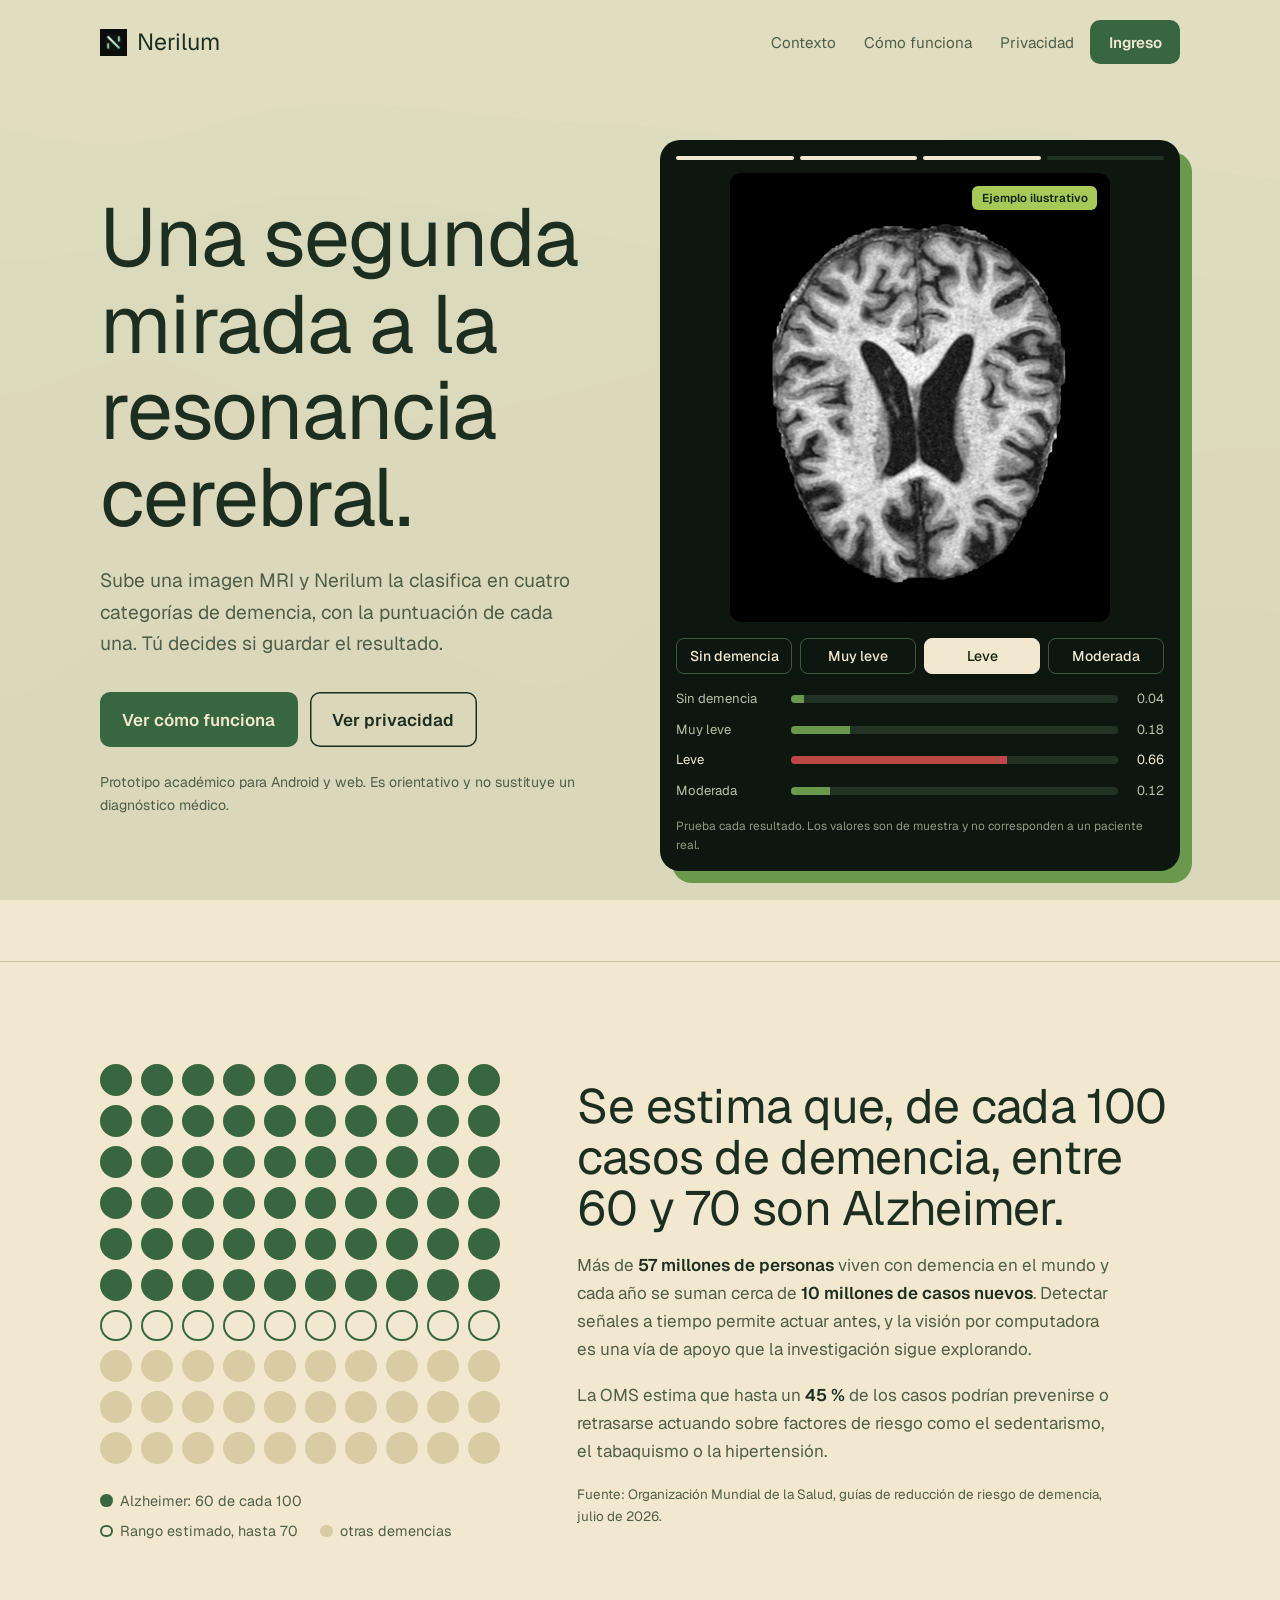
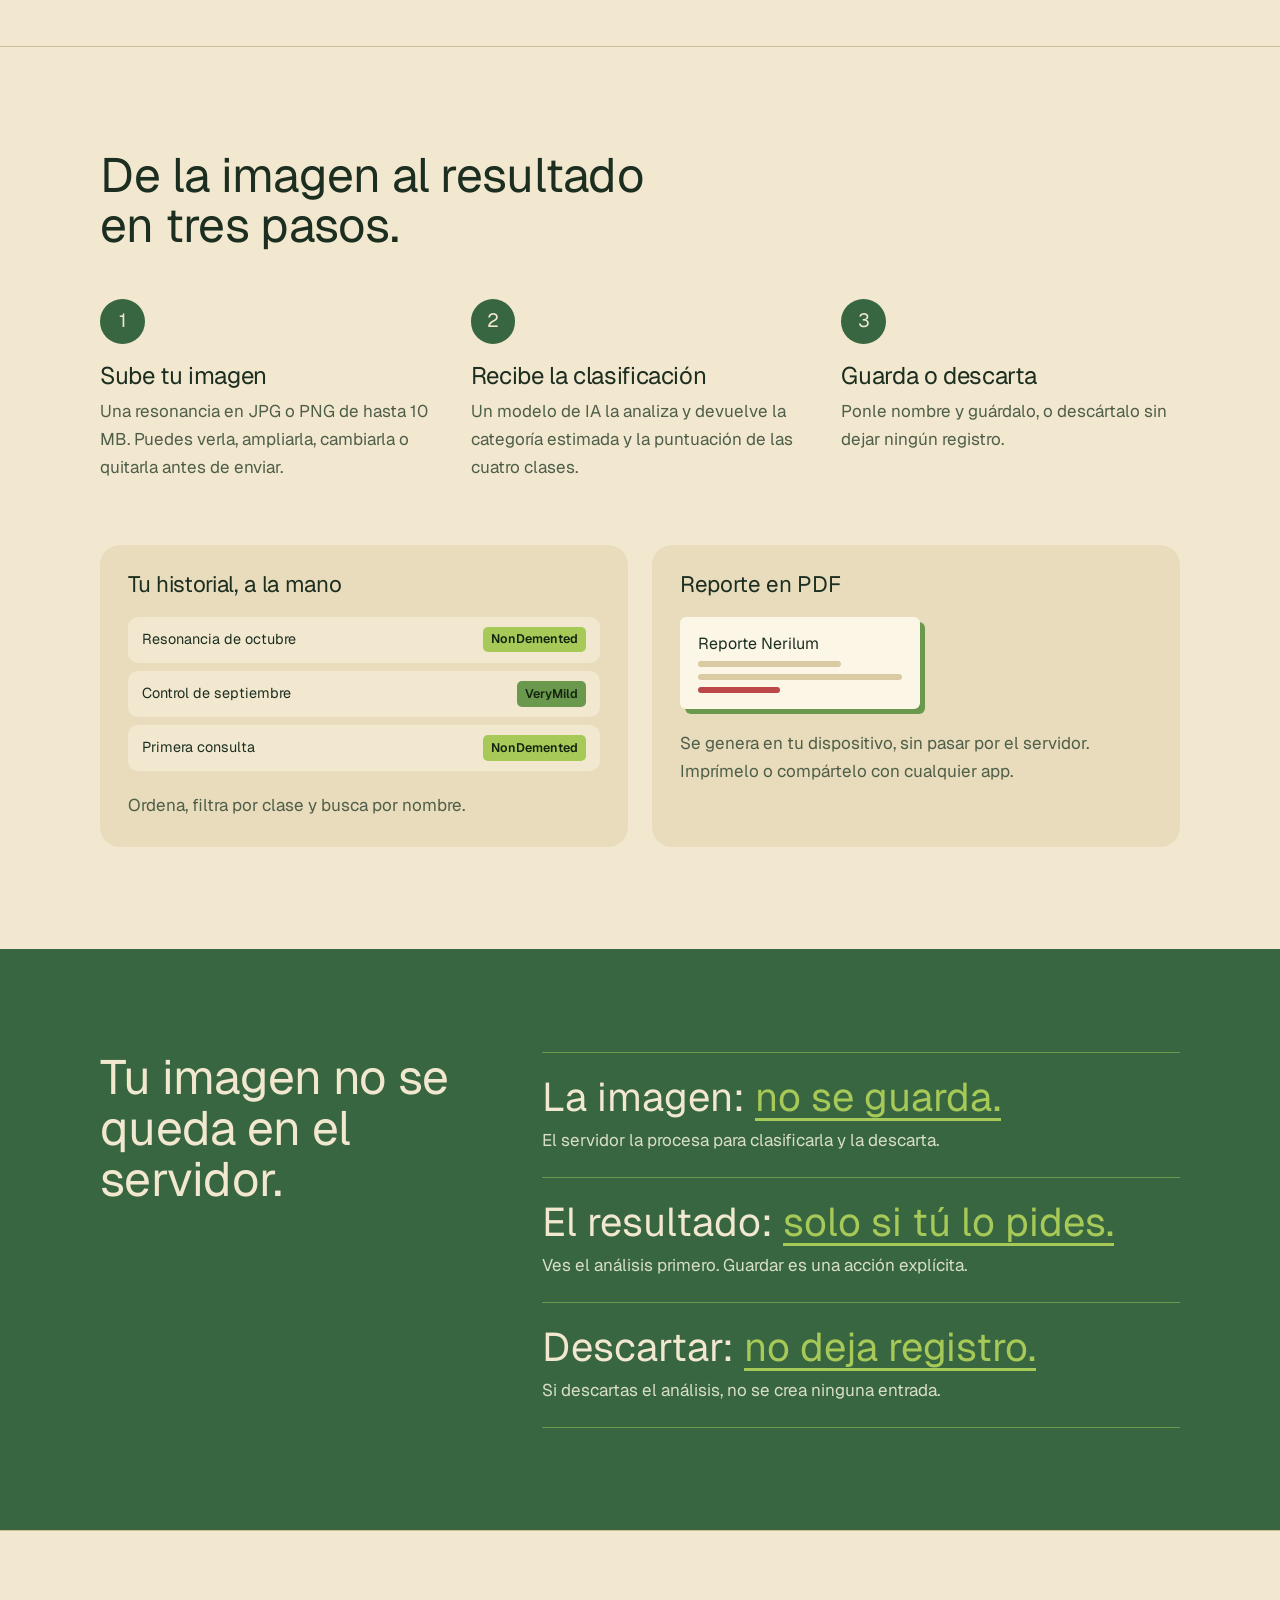
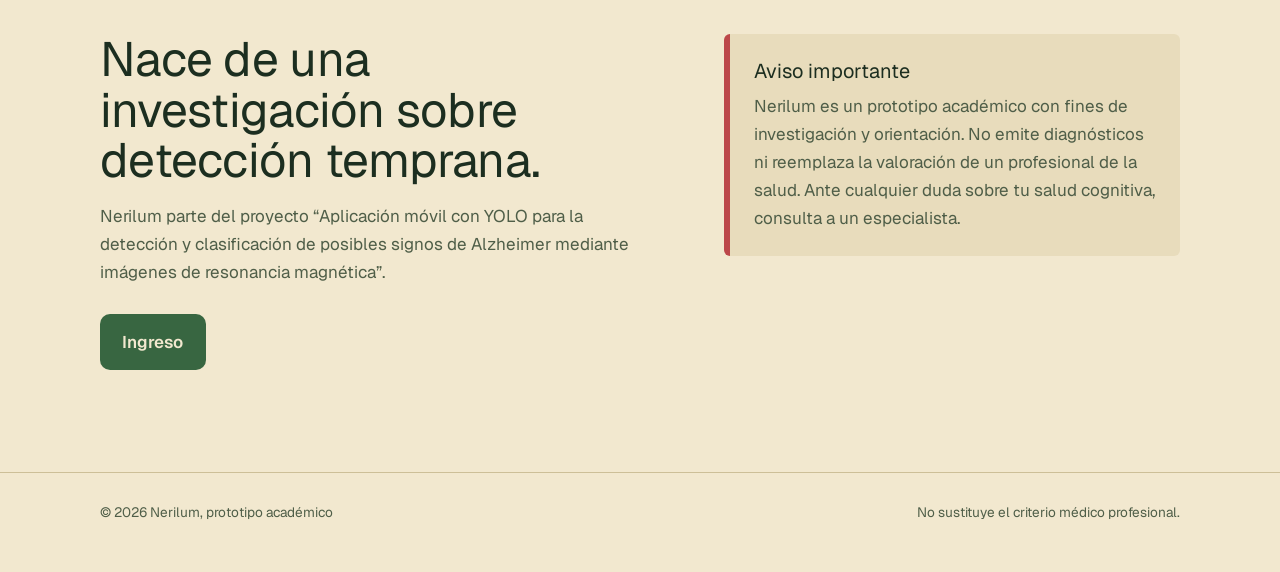
==== commit c993ad81: "correciones del cierre, de las imagenes y del build" ====
--- a/index.html
+++ b/index.html
@@ -34,166 +34,356 @@
     </head>
     <body>
         <!-- sections/progress.html -->
-<div class="progress" aria-hidden="true"></div>
+        <div class="progress" aria-hidden="true"></div>
         <div class="wrap">
             <!-- sections/nav.html -->
-<nav>
-    <a class="brand" href="#top" aria-label="Nerilum, inicio">
-        <img
-            src="src/assets/nerilum-app-icon-1024.png"
-            alt="Logo Nerilum"
-            class="logo"
-        />
-        Nerilum
-    </a>
-    <div class="links">
-        <a href="#contexto">Contexto</a><a href="#como">Cómo funciona</a
-        ><a href="#privacidad">Privacidad</a>
-    </div>
-    <a class="btn sm" href="https://google.com"> Ingreso </a>
-</nav>
+            <nav>
+                <a class="brand" href="#top" aria-label="Nerilum, inicio">
+                    <img
+                        src="src/assets/nerilum-app-icon-1024.png"
+                        alt="Logo Nerilum"
+                        class="logo"
+                    />
+                    Nerilum
+                </a>
+                <div class="links">
+                    <a href="#contexto">Contexto</a
+                    ><a href="#como">Cómo funciona</a
+                    ><a href="#privacidad">Privacidad</a>
+                </div>
+                <a class="btn sm" href="https://google.com"> Ingreso </a>
+            </nav>
 
             <!-- sections/hero.html -->
-  <header class="hero" id="top">
-    <div>
-      <h1>Una segunda mirada a la resonancia cerebral.</h1>
-      <p class="lead">Sube una imagen MRI y Nerilum la clasifica en cuatro categorías de demencia, con la puntuación de cada una. Tú decides si guardar el resultado.</p>
-      <div class="cta">
-        <a class="btn" href="#como">Ver cómo funciona</a>
-        <a class="btn ghost" href="#privacidad">Ver privacidad</a>
-      </div>
-      <p class="note">Prototipo académico para Android y web. Es orientativo y no sustituye un diagnóstico médico.</p>
-    </div>
-
-    <div class="scan">
-      <div class="timer" aria-hidden="true"><b><i></i></b><b><i></i></b><b><i></i></b><b><i></i></b></div>
-      <div class="view">
-        <span class="tag">Ejemplo ilustrativo</span>
-        <div class="slides">
-          <img class="slide" src="src/assets/nonDem.jpg" alt="" width="944" height="1116" decoding="async">
-          <img class="slide is-active" src="src/assets/veryMildDem.jpg" alt="" width="944" height="1116" decoding="async">
-          <img class="slide" src="src/assets/milDem.jpg" alt="" width="944" height="1116" decoding="async">
-          <img class="slide" src="src/assets/moderateDem.jpg" alt="" width="944" height="1116" decoding="async">
+            <header class="hero" id="top">
+                <div>
+                    <h1>Una segunda mirada a la resonancia cerebral.</h1>
+                    <p class="lead">
+                        Sube una imagen MRI y Nerilum la clasifica en cuatro
+                        categorías de demencia, con la puntuación de cada una.
+                        Tú decides si guardar el resultado.
+                    </p>
+                    <div class="cta">
+                        <a class="btn" href="#como">Ver cómo funciona</a>
+                        <a class="btn ghost" href="#privacidad"
+                            >Ver privacidad</a
+                        >
+                    </div>
+                    <p class="note">
+                        Prototipo académico para Android y web. Es orientativo y
+                        no sustituye un diagnóstico médico.
+                    </p>
+                </div>
+
+                <div class="scan">
+                    <div class="timer" aria-hidden="true">
+                        <b><i></i></b><b><i></i></b><b><i></i></b><b><i></i></b>
+                    </div>
+                    <div class="view">
+                        <span class="tag">Ejemplo ilustrativo</span>
+                        <div class="slides">
+                            <img
+                                class="slide"
+                                src="src/assets/nonDem.jpg"
+                                alt=""
+                                width="944"
+                                height="1116"
+                                decoding="async"
+                            />
+                            <img
+                                class="slide"
+                                src="src/assets/veryMildDem.jpg"
+                                alt=""
+                                width="944"
+                                height="1116"
+                                decoding="async"
+                            />
+                            <img
+                                class="slide"
+                                src="src/assets/milDem.jpg"
+                                alt=""
+                                width="944"
+                                height="1116"
+                                decoding="async"
+                            />
+                            <img
+                                class="slide"
+                                src="src/assets/moderateDem.jpg"
+                                alt=""
+                                width="944"
+                                height="1116"
+                                decoding="async"
+                            />
+                        </div>
+                        <!-- Indicador de pausa (visible al hacer click en la imagen) -->
+                        <div class="view-icon" aria-hidden="true">
+                            <svg
+                                width="20"
+                                height="20"
+                                viewBox="0 0 20 20"
+                                fill="none"
+                                aria-hidden="true"
+                            >
+                                <rect
+                                    x="4"
+                                    y="3"
+                                    width="4"
+                                    height="14"
+                                    rx="1.5"
+                                    fill="#F2E8CF"
+                                />
+                                <rect
+                                    x="12"
+                                    y="3"
+                                    width="4"
+                                    height="14"
+                                    rx="1.5"
+                                    fill="#F2E8CF"
+                                />
+                            </svg>
+                        </div>
+                    </div>
+                    <div
+                        class="pick"
+                        role="group"
+                        aria-label="Elige un resultado de ejemplo"
+                    >
+                        <button type="button" data-i="0" aria-pressed="false">
+                            Sin demencia
+                        </button>
+                        <button type="button" data-i="1" aria-pressed="true">
+                            Muy leve
+                        </button>
+                        <button type="button" data-i="2" aria-pressed="false">
+                            Leve
+                        </button>
+                        <button type="button" data-i="3" aria-pressed="false">
+                            Moderada
+                        </button>
+                    </div>
+                    <div class="bars">
+                        <div class="bar">
+                            <span>Sin demencia</span><b><i></i></b><span></span>
+                        </div>
+                        <div class="bar">
+                            <span>Muy leve</span><b><i></i></b><span></span>
+                        </div>
+                        <div class="bar">
+                            <span>Leve</span><b><i></i></b><span></span>
+                        </div>
+                        <div class="bar">
+                            <span>Moderada</span><b><i></i></b><span></span>
+                        </div>
+                    </div>
+                    <p class="sr" id="live" aria-live="polite"></p>
+                    <small
+                        >Prueba cada resultado. Los valores son de muestra y no
+                        corresponden a un paciente real.</small
+                    >
+                </div>
+            </header>
         </div>
-        <!-- Indicador de pausa (visible al hacer click en la imagen) -->
-        <div class="view-icon" aria-hidden="true">
-          <svg width="20" height="20" viewBox="0 0 20 20" fill="none" aria-hidden="true">
-            <rect x="4" y="3" width="4" height="14" rx="1.5" fill="#F2E8CF"/>
-            <rect x="12" y="3" width="4" height="14" rx="1.5" fill="#F2E8CF"/>
-          </svg>
-        </div>
-      </div>
-      <div class="pick" role="group" aria-label="Elige un resultado de ejemplo">
-        <button type="button" data-i="0" aria-pressed="false">Sin demencia</button>
-        <button type="button" data-i="1" aria-pressed="true">Muy leve</button>
-        <button type="button" data-i="2" aria-pressed="false">Leve</button>
-        <button type="button" data-i="3" aria-pressed="false">Moderada</button>
-      </div>
-      <div class="bars">
-        <div class="bar"><span>NonDemented</span><b><i></i></b><span></span></div>
-        <div class="bar"><span>VeryMild</span><b><i></i></b><span></span></div>
-        <div class="bar"><span>Mild</span><b><i></i></b><span></span></div>
-        <div class="bar"><span>Moderate</span><b><i></i></b><span></span></div>
-      </div>
-      <p class="sr" id="live" aria-live="polite"></p>
-      <small>Prueba cada resultado. Los valores son de muestra y no corresponden a un paciente real.</small>
-    </div>
-  </header>
-        </div>
 
         <!-- sections/contexto.html -->
-<section id="contexto">
-  <div class="wrap">
-    <div class="ctx">
-      <div>
-        <div class="waffle" id="waffle" role="img" aria-label="Se estima que de cada 100 casos de demencia, entre 60 y 70 son Alzheimer"></div>
-        <div class="key"><span><i style="background:var(--brand)"></i>Alzheimer: 60 de cada 100</span><span><i style="box-shadow:inset 0 0 0 2px var(--brand)"></i>Rango estimado, hasta 70</span><span><i style="background:var(--dot-off)"></i>otras demencias</span></div>
-      </div>
-      <div>
-        <h2>Se estima que, de cada 100 casos de demencia, entre 60 y 70 son Alzheimer.</h2>
-        <p>Más de <b>57 millones de personas</b> viven con demencia en el mundo y cada año se suman cerca de <b>10 millones de casos nuevos</b>. Detectar señales a tiempo permite actuar antes, y la visión por computadora es una vía de apoyo que la investigación sigue explorando.</p>
-        <p>La OMS estima que hasta un <b>45 %</b> de los casos podrían prevenirse o retrasarse actuando sobre factores de riesgo como el sedentarismo, el tabaquismo o la hipertensión.</p>
-        <p class="src">Fuente: Organización Mundial de la Salud, guías de reducción de riesgo de demencia, julio de 2026.</p>
-      </div>
-    </div>
-  </div>
-</section>
+        <section id="contexto">
+            <div class="wrap">
+                <div class="ctx">
+                    <div>
+                        <div
+                            class="waffle"
+                            id="waffle"
+                            role="img"
+                            aria-label="Se estima que de cada 100 casos de demencia, entre 60 y 70 son Alzheimer"
+                        ></div>
+                        <div class="key">
+                            <span
+                                ><i style="background: var(--brand)"></i
+                                >Alzheimer: 60 de cada 100</span
+                            ><span
+                                ><i
+                                    style="
+                                        box-shadow: inset 0 0 0 2px var(--brand);
+                                    "
+                                ></i
+                                >Rango estimado, hasta 70</span
+                            ><span
+                                ><i style="background: var(--dot-off)"></i>otras
+                                demencias</span
+                            >
+                        </div>
+                    </div>
+                    <div>
+                        <h2>
+                            Se estima que, de cada 100 casos de demencia, entre
+                            60 y 70 son Alzheimer.
+                        </h2>
+                        <p>
+                            Más de <b>57 millones de personas</b> viven con
+                            demencia en el mundo y cada año se suman cerca de
+                            <b>10 millones de casos nuevos</b>. Detectar señales
+                            a tiempo permite actuar antes, y la visión por
+                            computadora es una vía de apoyo que la investigación
+                            sigue explorando.
+                        </p>
+                        <p>
+                            La OMS estima que hasta un <b>45 %</b> de los casos
+                            podrían prevenirse o retrasarse actuando sobre
+                            factores de riesgo como el sedentarismo, el
+                            tabaquismo o la hipertensión.
+                        </p>
+                        <p class="src">
+                            Fuente: Organización Mundial de la Salud, guías de
+                            reducción de riesgo de demencia, julio de 2026.
+                        </p>
+                    </div>
+                </div>
+            </div>
+        </section>
 
         <!-- sections/como.html -->
-<section id="como">
-  <div class="wrap">
-    <div class="head"><h2>De la imagen al resultado en tres pasos.</h2></div>
-    <div class="track">
-      <div class="step"><i>1</i><h3>Sube tu imagen</h3><p>Una resonancia en JPG o PNG de hasta 10 MB. Puedes verla, ampliarla, cambiarla o quitarla antes de enviar.</p></div>
-      <div class="step"><i>2</i><h3>Recibe la clasificación</h3><p>Un modelo de IA la analiza y devuelve la categoría estimada y la puntuación de las cuatro clases.</p></div>
-      <div class="step"><i>3</i><h3>Guarda o descarta</h3><p>Ponle nombre y guárdalo, o descártalo sin dejar ningún registro.</p></div>
-    </div>
-    <div class="after">
-      <div class="panel">
-        <h3>Tu historial, a la mano</h3>
-        <div class="hist" aria-hidden="true">
-          <div><span>Resonancia de octubre</span><em style="--c:#A7C957">NonDemented</em></div>
-          <div><span>Control de septiembre</span><em style="--c:#6A994E">VeryMild</em></div>
-          <div><span>Primera consulta</span><em style="--c:#A7C957">NonDemented</em></div>
-        </div>
-        <p>Ordena, filtra por clase y busca por nombre.</p>
-      </div>
-      <div class="panel">
-        <h3>Reporte en PDF</h3>
-        <div class="sheet" aria-hidden="true"><b>Reporte Nerilum</b><span class="w"></span><span></span><span class="r"></span></div>
-        <p>Se genera en tu dispositivo, sin pasar por el servidor. Imprímelo o compártelo con cualquier app.</p>
-      </div>
-    </div>
-  </div>
-</section>
+        <section id="como">
+            <div class="wrap">
+                <div class="head">
+                    <h2>De la imagen al resultado en tres pasos.</h2>
+                </div>
+                <div class="track">
+                    <div class="step">
+                        <i>1</i>
+                        <h3>Sube tu imagen</h3>
+                        <p>
+                            Una resonancia en JPG o PNG de hasta 10 MB. Puedes
+                            verla, ampliarla, cambiarla o quitarla antes de
+                            enviar.
+                        </p>
+                    </div>
+                    <div class="step">
+                        <i>2</i>
+                        <h3>Recibe la clasificación</h3>
+                        <p>
+                            Un modelo de IA la analiza y devuelve la categoría
+                            estimada y la puntuación de las cuatro clases.
+                        </p>
+                    </div>
+                    <div class="step">
+                        <i>3</i>
+                        <h3>Guarda o descarta</h3>
+                        <p>
+                            Ponle nombre y guárdalo, o descártalo sin dejar
+                            ningún registro.
+                        </p>
+                    </div>
+                </div>
+                <div class="after">
+                    <div class="panel">
+                        <h3>Tu historial, a la mano</h3>
+                        <div class="hist" aria-hidden="true">
+                            <div>
+                                <span>Resonancia de octubre</span
+                                ><em style="--c: #a7c957">NonDemented</em>
+                            </div>
+                            <div>
+                                <span>Control de septiembre</span
+                                ><em style="--c: #6a994e">VeryMild</em>
+                            </div>
+                            <div>
+                                <span>Primera consulta</span
+                                ><em style="--c: #a7c957">NonDemented</em>
+                            </div>
+                        </div>
+                        <p>Ordena, filtra por clase y busca por nombre.</p>
+                    </div>
+                    <div class="panel">
+                        <h3>Reporte en PDF</h3>
+                        <div class="sheet" aria-hidden="true">
+                            <b>Reporte Nerilum</b><span class="w"></span
+                            ><span></span><span class="r"></span>
+                        </div>
+                        <p>
+                            Se genera en tu dispositivo, sin pasar por el
+                            servidor. Imprímelo o compártelo con cualquier app.
+                        </p>
+                    </div>
+                </div>
+            </div>
+        </section>
 
         <!-- sections/privacidad.html -->
-<section class="band" id="privacidad">
-  <div class="wrap priv">
-    <h2>Tu imagen no se queda en el servidor.</h2>
-    <div>
-      <div class="say"><b>La imagen: <u>no se guarda.</u></b><p>El servidor la procesa para clasificarla y la descarta.</p></div>
-      <div class="say"><b>El resultado: <u>solo si tú lo pides.</u></b><p>Ves el análisis primero. Guardar es una acción explícita.</p></div>
-      <div class="say"><b>Descartar: <u>no deja registro.</u></b><p>Si descartas el análisis, no se crea ninguna entrada.</p></div>
-    </div>
-  </div>
-</section>
+        <section class="band" id="privacidad">
+            <div class="wrap priv">
+                <h2>Tu imagen no se queda en el servidor.</h2>
+                <div>
+                    <div class="say">
+                        <b>La imagen: <u>no se guarda.</u></b>
+                        <p>
+                            El servidor la procesa para clasificarla y la
+                            descarta.
+                        </p>
+                    </div>
+                    <div class="say">
+                        <b>El resultado: <u>solo si tú lo pides.</u></b>
+                        <p>
+                            Ves el análisis primero. Guardar es una acción
+                            explícita.
+                        </p>
+                    </div>
+                    <div class="say">
+                        <b>Descartar: <u>no deja registro.</u></b>
+                        <p>
+                            Si descartas el análisis, no se crea ninguna
+                            entrada.
+                        </p>
+                    </div>
+                </div>
+            </div>
+        </section>
 
         <!-- sections/cierre.html -->
-<section>
-    <div class="wrap closing">
-        <div>
-            <h2>Nace de una investigación sobre detección temprana.</h2>
-            <p>
-                Nerilum parte del proyecto “Aplicación móvil con YOLO para la
-                detección y clasificación de posibles signos de Alzheimer
-                mediante imágenes de resonancia magnética”.
-            </p>
-            <a
-                class="btn"
-                href="https://google.com"
-                target="_blank"
-                rel="noopener"
-                >Ingreso</a
+        <section>
+            <div class="wrap closing">
+                <div>
+                    <h2>Nace de una investigación sobre detección temprana.</h2>
+                    <p>
+                        Nerilum parte del proyecto “Aplicación móvil con YOLO
+                        para la detección y clasificación de posibles signos de
+                        Alzheimer mediante imágenes de resonancia magnética”.
+                    </p>
+                    <a class="btn" href="https://google.com"> Ingreso </a>
+                </div>
+                <div class="disc">
+                    <strong>Aviso importante</strong>
+                    <p>
+                        Nerilum es un prototipo académico con fines de
+                        investigación y orientación. No emite diagnósticos ni
+                        reemplaza la valoración de un profesional de la salud.
+                        Ante cualquier duda sobre tu salud cognitiva, consulta a
+                        un especialista.
+                    </p>
+                </div>
+            </div>
+        </section>
+
+        <!-- sections/footer.html -->
+        <footer>
+            <div class="wrap">
+                <span>© 2026 Nerilum, prototipo académico</span
+                ><span>No sustituye el criterio médico profesional.</span>
+            </div>
+        </footer>
+
+        <!-- sections/totop.html -->
+        <button type="button" class="totop" aria-label="Volver arriba">
+            <svg
+                viewBox="0 0 24 24"
+                fill="none"
+                stroke="currentColor"
+                stroke-width="2.5"
+                stroke-linecap="round"
+                stroke-linejoin="round"
+                aria-hidden="true"
             >
-        </div>
-        <div class="disc">
-            <strong>Aviso importante</strong>
-            <p>
-                Nerilum es un prototipo académico con fines de investigación y
-                orientación. No emite diagnósticos ni reemplaza la valoración de
-                un profesional de la salud. Ante cualquier duda sobre tu salud
-                cognitiva, consulta a un especialista.
-            </p>
-        </div>
-    </div>
-</section>
-
-        <!-- sections/footer.html -->
-<footer><div class="wrap"><span>© 2026 Nerilum, prototipo académico</span><span>No sustituye el criterio médico profesional.</span></div></footer>
-
-        <!-- sections/totop.html -->
-<button type="button" class="totop" aria-label="Volver arriba"><svg viewBox="0 0 24 24" fill="none" stroke="currentColor" stroke-width="2.5" stroke-linecap="round" stroke-linejoin="round" aria-hidden="true"><path d="M12 19V5M5 12l7-7 7 7"/></svg></button>
+                <path d="M12 19V5M5 12l7-7 7 7" />
+            </svg>
+        </button>
 
         <script src="js/env.js" defer></script>
         <script src="js/waffle.js" defer></script>
--- a/css/scan-demo.css
+++ b/css/scan-demo.css
@@ -1,69 +1,261 @@
 /* Demo del escaneo: panel, barra de tiempo, selector de clases y barras de puntuación. */
-.scan{background:#0D1710;border-radius:20px;padding:1rem;color:#F2E8CF;box-shadow:12px 12px 0 var(--mid)}
-.view{position:relative;cursor:pointer;width:min(100%,380px);margin-inline:auto}
-.view .slides{position:relative;width:100%;aspect-ratio:944/1116;border-radius:12px;overflow:hidden;background:#070C08}
-.view .slide{position:absolute;inset:0;display:block;width:100%;height:100%;object-fit:contain;opacity:0;transition:opacity .5s ease;pointer-events:none}
-.view .slide.is-active{opacity:1}
+.scan {
+  background: #0D1710;
+  border-radius: 20px;
+  padding: 1rem;
+  color: #F2E8CF;
+  box-shadow: 12px 12px 0 var(--mid)
+}
+
+.view {
+  position: relative;
+  cursor: pointer;
+  width: min(100%, 380px);
+  margin-inline: auto
+}
+
+.view .slides {
+  position: relative;
+  width: 100%;
+  aspect-ratio: 944/1116;
+  border-radius: 12px;
+  overflow: hidden;
+  background: #070C08
+}
+
+.view .slide {
+  position: absolute;
+  inset: 0;
+  display: block;
+  width: 100%;
+  height: 100%;
+  object-fit: contain;
+  opacity: 0;
+  transition: opacity .5s ease;
+  pointer-events: none
+}
+
+.view .slide.is-active {
+  opacity: 1
+}
+
 /* Indicador de pausa/play al hacer click en la imagen */
-.view::after{
-  content:'';
-  position:absolute;inset:0;
-  border-radius:12px;
-  display:flex;align-items:center;justify-content:center;
-  opacity:0;
-  transition:opacity .18s;
-  pointer-events:none;
-}
+.view::after {
+  content: '';
+  position: absolute;
+  inset: 0;
+  border-radius: 12px;
+  display: flex;
+  align-items: center;
+  justify-content: center;
+  opacity: 0;
+  transition: opacity .18s;
+  pointer-events: none;
+}
+
 /* Flash momentáneo al hacer click */
-.view.flash::after{
-  background:rgba(13,23,16,.45);
-  opacity:1;
-}
+.view.flash::after {
+  background: rgba(13, 23, 16, .45);
+  opacity: 1;
+}
+
 /* Estado pausado: icono permanente y overlay tenue */
-.view.paused::after{
-  background:rgba(13,23,16,.52);
-  opacity:1;
-}
+.view.paused::after {
+  background: rgba(13, 23, 16, .52);
+  opacity: 1;
+}
+
 /* Icono SVG superpuesto (play/pause) vía pseudo-elemento en el tag */
-.view .tag{position:absolute;z-index:2;top:.8rem;right:.8rem;font:600 .72rem var(--sans);background:#A7C957;color:#14230F;padding:.3rem .6rem;border-radius:6px;transition:background .18s,color .18s}
-.view.paused .tag{background:#F2E8CF;color:#14230F}
+.view .tag {
+  position: absolute;
+  z-index: 2;
+  top: .8rem;
+  right: .8rem;
+  font: 600 .72rem var(--sans);
+  background: #A7C957;
+  color: #14230F;
+  padding: .3rem .6rem;
+  border-radius: 6px;
+  transition: background .18s, color .18s
+}
+
+.view.paused .tag {
+  background: #F2E8CF;
+  color: #14230F
+}
+
 /* Icono central de pause/play */
-.view-icon{
-  position:absolute;
-  top:50%;left:50%;
-  transform:translate(-50%,-50%) scale(.7);
-  width:3rem;height:3rem;
-  border-radius:50%;
-  background:rgba(13,23,16,.72);
-  border:1.5px solid rgba(242,232,207,.28);
-  display:flex;align-items:center;justify-content:center;
-  opacity:0;
-  transition:opacity .18s,transform .22s cubic-bezier(.2,.7,.2,1);
-  pointer-events:none;
-}
-.view.paused .view-icon{
-  opacity:1;
-  transform:translate(-50%,-50%) scale(1);
-}
-
-.timer{display:flex;gap:6px;margin-bottom:.8rem}
-.timer b{flex:1;height:4px;border-radius:2px;background:#223326;overflow:hidden}
-.timer b i{display:block;height:100%;width:0;background:#F2E8CF}
-.timer b.done i{width:100%}
-.timer b.cur i{animation:fill 3.2s linear forwards}
-.timer.paused b.cur i{animation-play-state:paused}
-.timer.manual b.cur i{animation:none;width:100%}
-@keyframes fill{from{width:0}to{width:100%}}
-.pick{display:flex;flex-wrap:wrap;gap:.5rem;margin:1rem 0 .9rem}
-.pick button{flex:1;min-width:0;font:500 .88rem var(--sans);padding:.5rem .6rem;border-radius:8px;border:1.5px solid #3C5A41;background:transparent;color:#F2E8CF;cursor:pointer;transition:background .15s,transform .12s;white-space:nowrap}
-.pick button:hover{background:#1B2E20}
-.pick button[aria-pressed="true"]{background:#F2E8CF;color:#14230F;border-color:#F2E8CF}
-.bars{display:grid;gap:.55rem;font-size:.82rem}
-.bar{display:grid;grid-template-columns:6.6rem 1fr 2.3rem;gap:.6rem;align-items:center;color:#B7BFA6}
-.bar span:last-child{text-align:right;font-variant-numeric:tabular-nums}
-.bar b{display:block;height:8px;border-radius:4px;background:#223326;overflow:hidden}
-.bar b i{display:block;height:100%;width:0;background:#6A994E;transition:width .7s cubic-bezier(.2,.7,.2,1),background .3s}
-.bar.top{color:#F2E8CF}
-.scan small{display:block;margin-top:.9rem;color:#8E9A82;font-size:.74rem}
-.pick button:active{transform:scale(.95)}
-@media(prefers-reduced-motion:reduce){.timer b.cur i{animation:none;width:100%}.bar b i{transition:none}.pick button{transition:none}.pick button:active{transform:none}.view .slide{transition:none}}
+.view-icon {
+  position: absolute;
+  top: 50%;
+  left: 50%;
+  transform: translate(-50%, -50%) scale(.7);
+  width: 3rem;
+  height: 3rem;
+  border-radius: 50%;
+  background: rgba(13, 23, 16, .72);
+  border: 1.5px solid rgba(242, 232, 207, .28);
+  display: flex;
+  align-items: center;
+  justify-content: center;
+  opacity: 0;
+  transition: opacity .18s, transform .22s cubic-bezier(.2, .7, .2, 1);
+  pointer-events: none;
+}
+
+.view.paused .view-icon {
+  opacity: 1;
+  transform: translate(-50%, -50%) scale(1);
+}
+
+.timer {
+  display: flex;
+  gap: 6px;
+  margin-bottom: .8rem
+}
+
+.timer b {
+  flex: 1;
+  height: 4px;
+  border-radius: 2px;
+  background: #223326;
+  overflow: hidden
+}
+
+.timer b i {
+  display: block;
+  height: 100%;
+  width: 0;
+  background: #F2E8CF
+}
+
+.timer b.done i {
+  width: 100%
+}
+
+.timer b.cur i {
+  animation: fill 3.2s linear forwards
+}
+
+.timer.paused b.cur i {
+  animation-play-state: paused
+}
+
+.timer.manual b.cur i {
+  animation: none;
+  width: 100%
+}
+
+@keyframes fill {
+  from {
+    width: 0
+  }
+
+  to {
+    width: 100%
+  }
+}
+
+.pick {
+  display: flex;
+  flex-wrap: wrap;
+  gap: .5rem;
+  margin: 1rem 0 .9rem
+}
+
+.pick button {
+  flex: 1;
+  min-width: 0;
+  font: 500 .88rem var(--sans);
+  padding: .5rem .6rem;
+  border-radius: 8px;
+  border: 1.5px solid #3C5A41;
+  background: transparent;
+  color: #F2E8CF;
+  cursor: pointer;
+  transition: background .15s, transform .12s;
+  white-space: nowrap
+}
+
+.pick button:hover {
+  background: #1B2E20
+}
+
+.pick button[aria-pressed="true"] {
+  background: #F2E8CF;
+  color: #14230F;
+  border-color: #F2E8CF
+}
+
+.bars {
+  display: grid;
+  gap: .55rem;
+  font-size: .82rem
+}
+
+.bar {
+  display: grid;
+  grid-template-columns: 6.6rem 1fr 2.3rem;
+  gap: .6rem;
+  align-items: center;
+  color: #B7BFA6
+}
+
+.bar span:last-child {
+  text-align: right;
+  font-variant-numeric: tabular-nums
+}
+
+.bar b {
+  display: block;
+  height: 8px;
+  border-radius: 4px;
+  background: #223326;
+  overflow: hidden
+}
+
+.bar b i {
+  display: block;
+  height: 100%;
+  width: 0;
+  background: #6A994E;
+  transition: width .7s cubic-bezier(.2, .7, .2, 1), background .3s
+}
+
+.bar.top {
+  color: #F2E8CF
+}
+
+.scan small {
+  display: block;
+  margin-top: .9rem;
+  color: #8E9A82;
+  font-size: .74rem
+}
+
+.pick button:active {
+  transform: scale(.95)
+}
+
+@media(prefers-reduced-motion:reduce) {
+  .timer b.cur i {
+    animation: none;
+    width: 100%
+  }
+
+  .bar b i {
+    transition: none
+  }
+
+  .pick button {
+    transition: none
+  }
+
+  .pick button:active {
+    transform: none
+  }
+
+  .view .slide {
+    transition: none
+  }
+}
--- a/css/cierre.css
+++ b/css/cierre.css
@@ -1,8 +1,40 @@
 /* Cierre: investigación y aviso médico. */
-.closing{display:grid;grid-template-columns:1.2fr 1fr;gap:clamp(2rem,6vw,5rem);align-items:start}
-.closing p{color:var(--muted);margin-top:1rem;max-width:34rem}
-.disc{background:var(--surface);border-left:6px solid var(--alert);border-radius:6px;padding:1.5rem}
-.disc strong{display:block;font:400 1.25rem var(--serif);margin-bottom:.5rem}
-.disc p{margin:0}
-.closing .btn{margin-top:1.75rem}
-@media(max-width:860px){.closing{grid-template-columns:1fr}}
+.closing {
+    display: grid;
+    grid-template-columns: 1.2fr 1fr;
+    gap: clamp(2rem, 6vw, 5rem);
+    align-items: start
+}
+
+.closing p {
+    color: var(--muted);
+    margin-top: 1rem;
+    max-width: 34rem
+}
+
+.disc {
+    background: var(--surface);
+    border-left: 6px solid var(--alert);
+    border-radius: 6px;
+    padding: 1.5rem
+}
+
+.disc strong {
+    display: block;
+    font: 400 1.25rem var(--serif);
+    margin-bottom: .5rem
+}
+
+.disc p {
+    margin: 0
+}
+
+.closing .btn {
+    margin-top: 1.75rem
+}
+
+@media(max-width:860px) {
+    .closing {
+        grid-template-columns: 1fr
+    }
+}
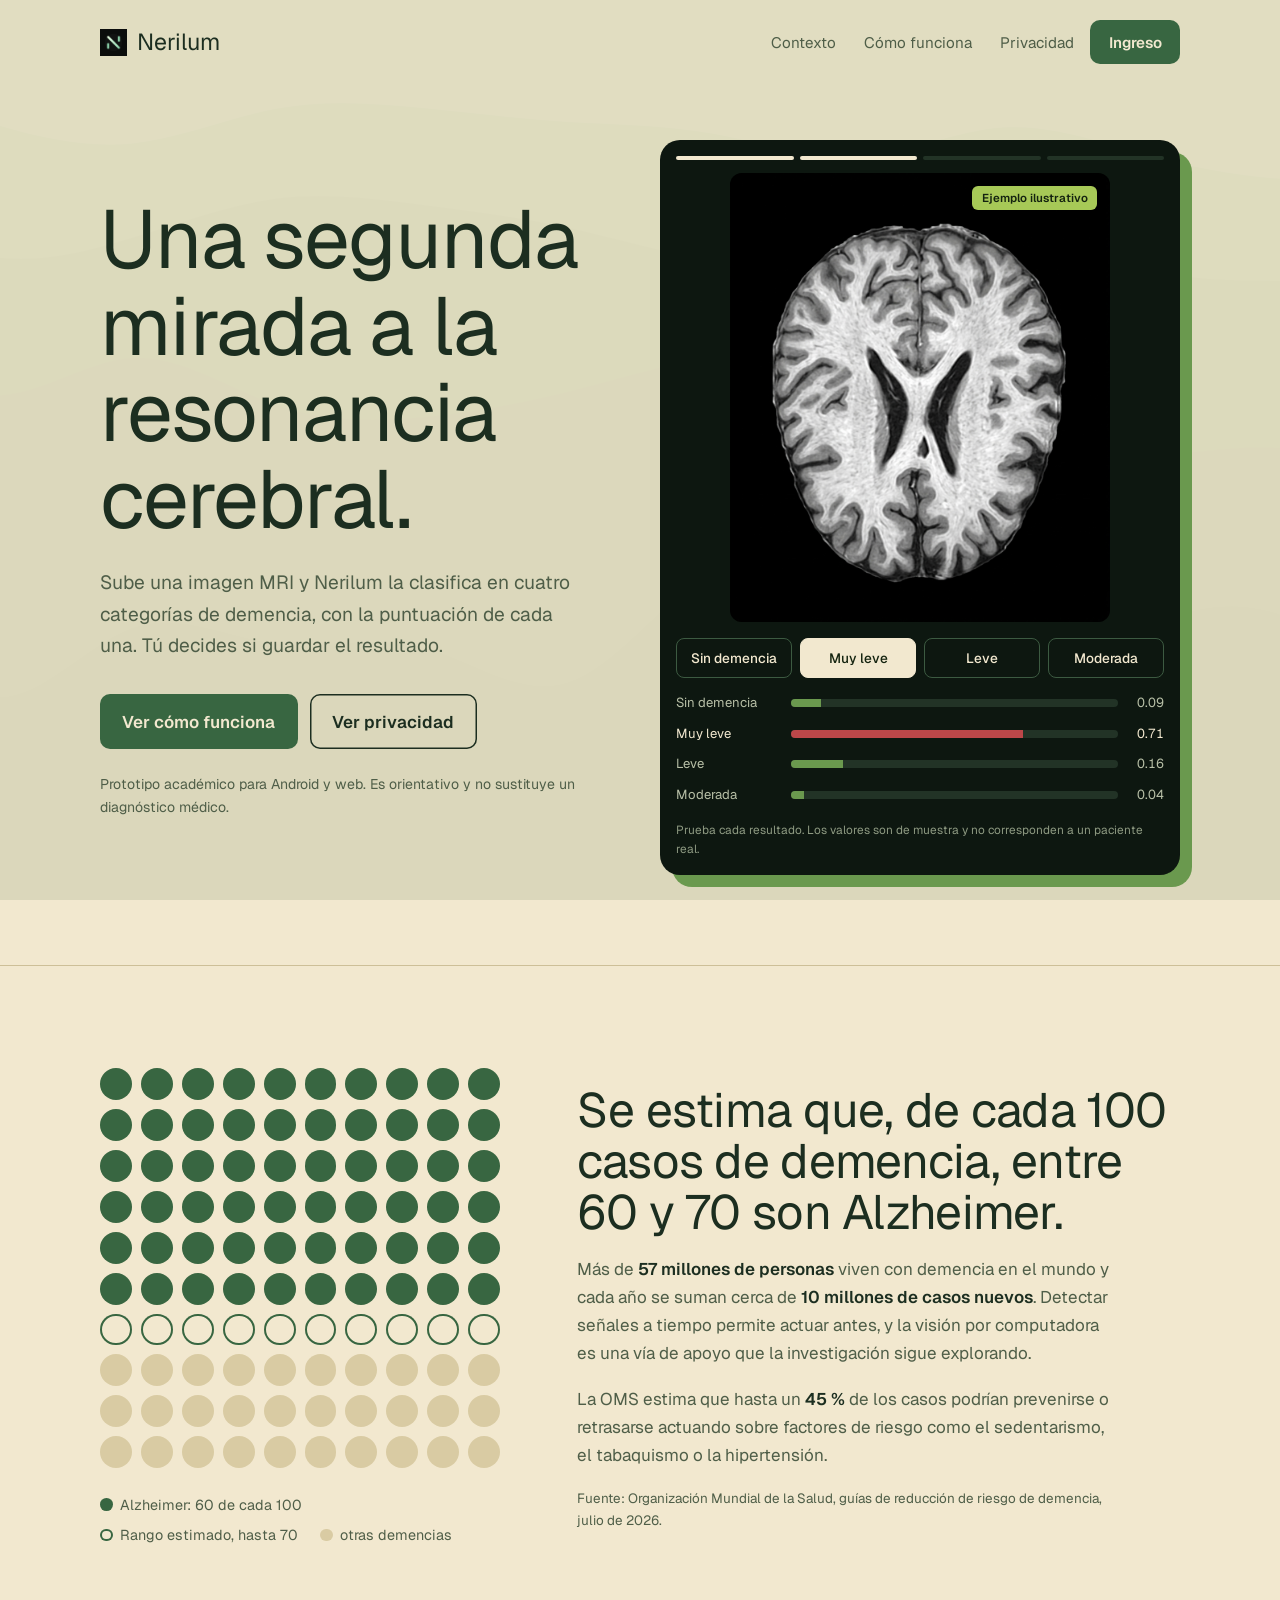
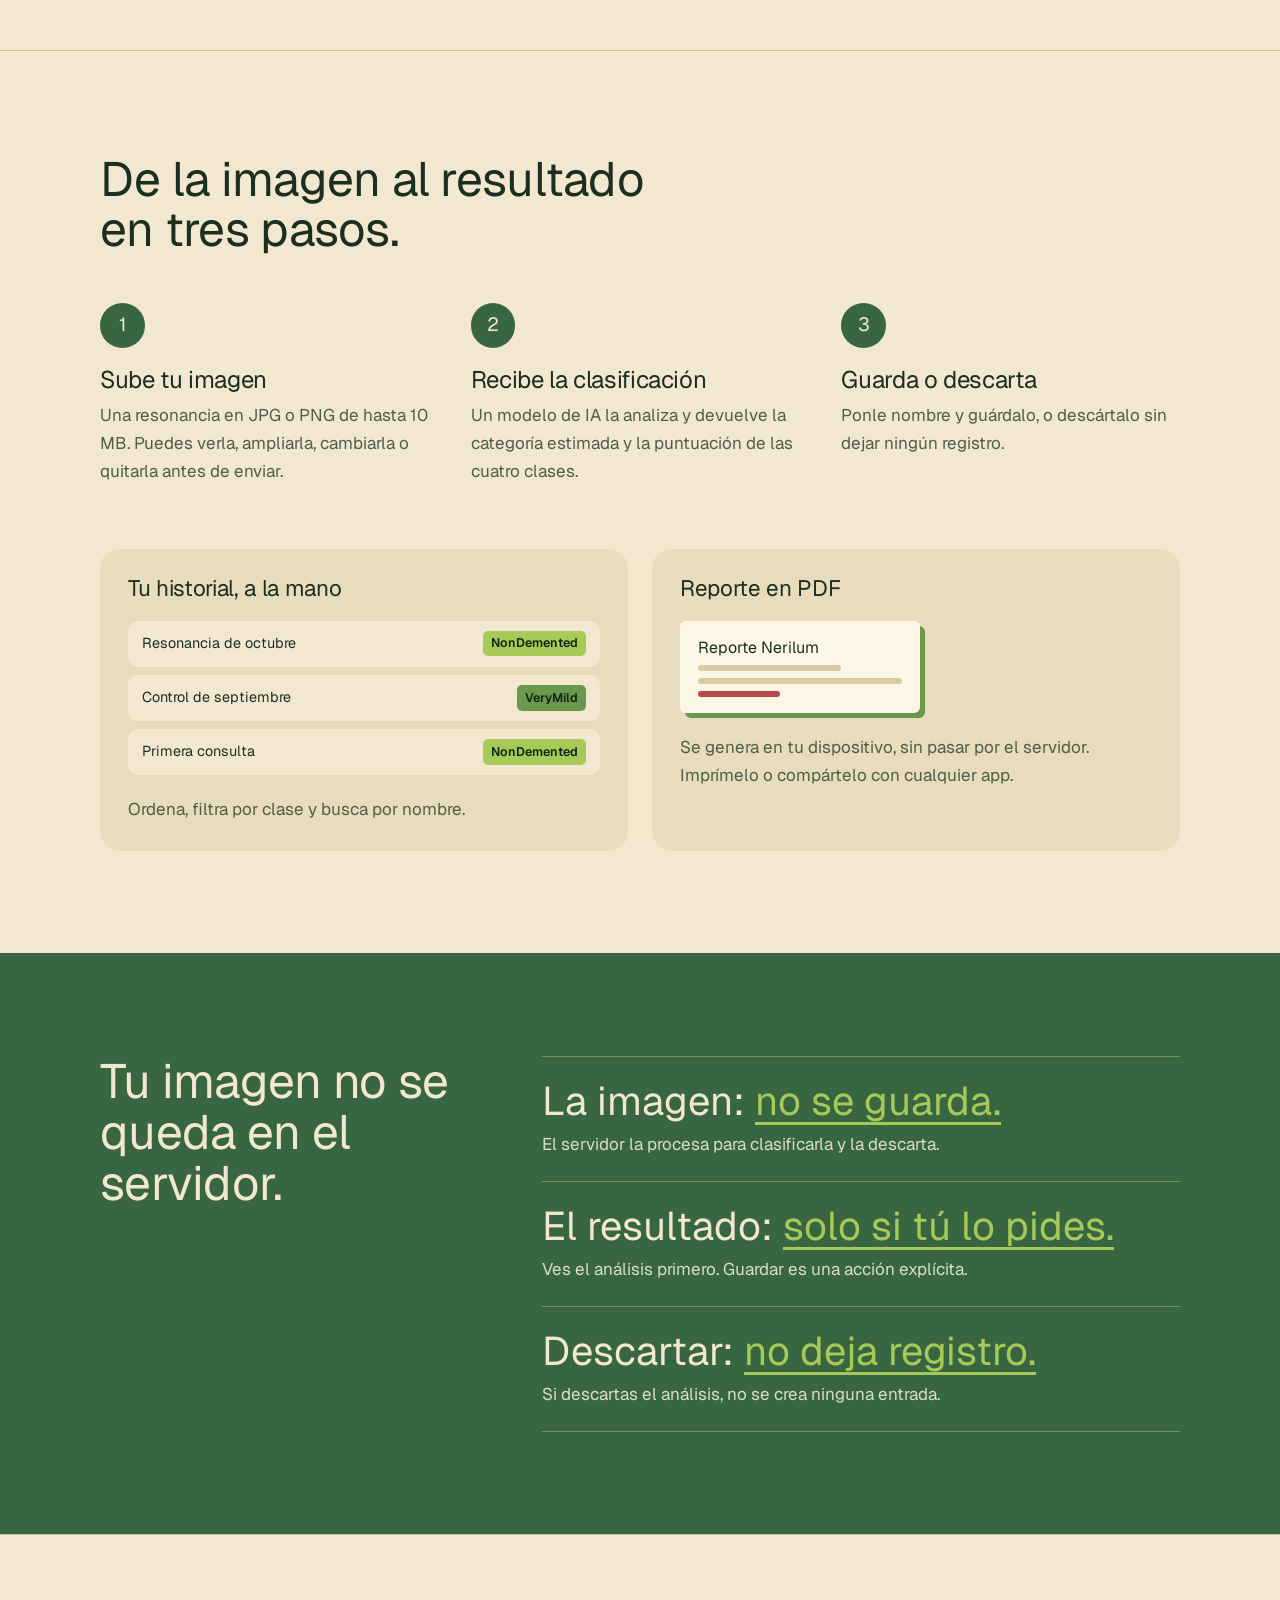
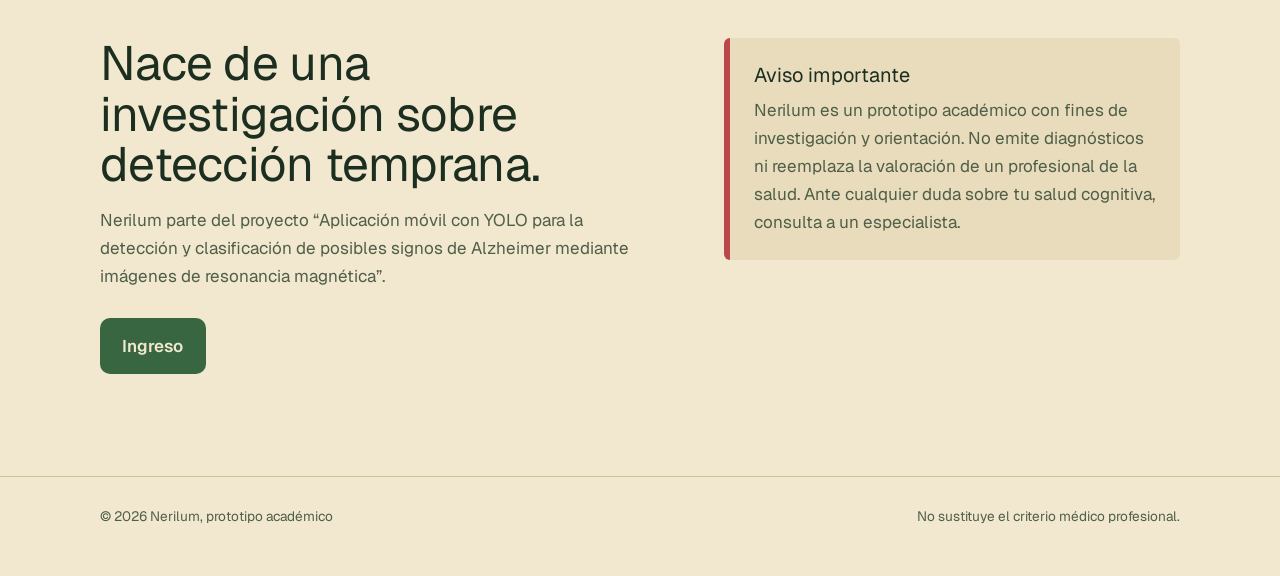
==== commit e172f03e: "agregacion de la ruta de ingreso" ====
--- a/index.html
+++ b/index.html
@@ -51,7 +51,7 @@
                     ><a href="#como">Cómo funciona</a
                     ><a href="#privacidad">Privacidad</a>
                 </div>
-                <a class="btn sm" href="https://google.com"> Ingreso </a>
+                <a class="btn sm" href="https://nerilum-tcsm-frontend.vercel.app/"> Ingreso </a>
             </nav>
 
             <!-- sections/hero.html -->
@@ -347,7 +347,7 @@
                         para la detección y clasificación de posibles signos de
                         Alzheimer mediante imágenes de resonancia magnética”.
                     </p>
-                    <a class="btn" href="https://google.com"> Ingreso </a>
+                    <a class="btn" href="https://nerilum-tcsm-frontend.vercel.app/"> Ingreso </a>
                 </div>
                 <div class="disc">
                     <strong>Aviso importante</strong>
--- a/css/scan-demo.css
+++ b/css/scan-demo.css
@@ -157,24 +157,24 @@
 }
 
 .pick {
-  display: flex;
-  flex-wrap: wrap;
+  display: grid;
+  grid-template-columns: 1fr 1fr;
   gap: .5rem;
   margin: 1rem 0 .9rem
 }
 
 .pick button {
-  flex: 1;
-  min-width: 0;
-  font: 500 .88rem var(--sans);
-  padding: .5rem .6rem;
+  font: 500 .85rem var(--sans);
+  padding: .55rem .5rem;
   border-radius: 8px;
   border: 1.5px solid #3C5A41;
   background: transparent;
   color: #F2E8CF;
   cursor: pointer;
   transition: background .15s, transform .12s;
-  white-space: nowrap
+  white-space: nowrap;
+  text-align: center;
+  min-height: 2.5rem
 }
 
 .pick button:hover {
@@ -185,6 +185,13 @@
   background: #F2E8CF;
   color: #14230F;
   border-color: #F2E8CF
+}
+
+/* En pantallas más anchas (≥ 520 px dentro del panel) vuelve a una fila */
+@media (min-width: 640px) {
+  .pick {
+    grid-template-columns: repeat(4, 1fr)
+  }
 }
 
 .bars {
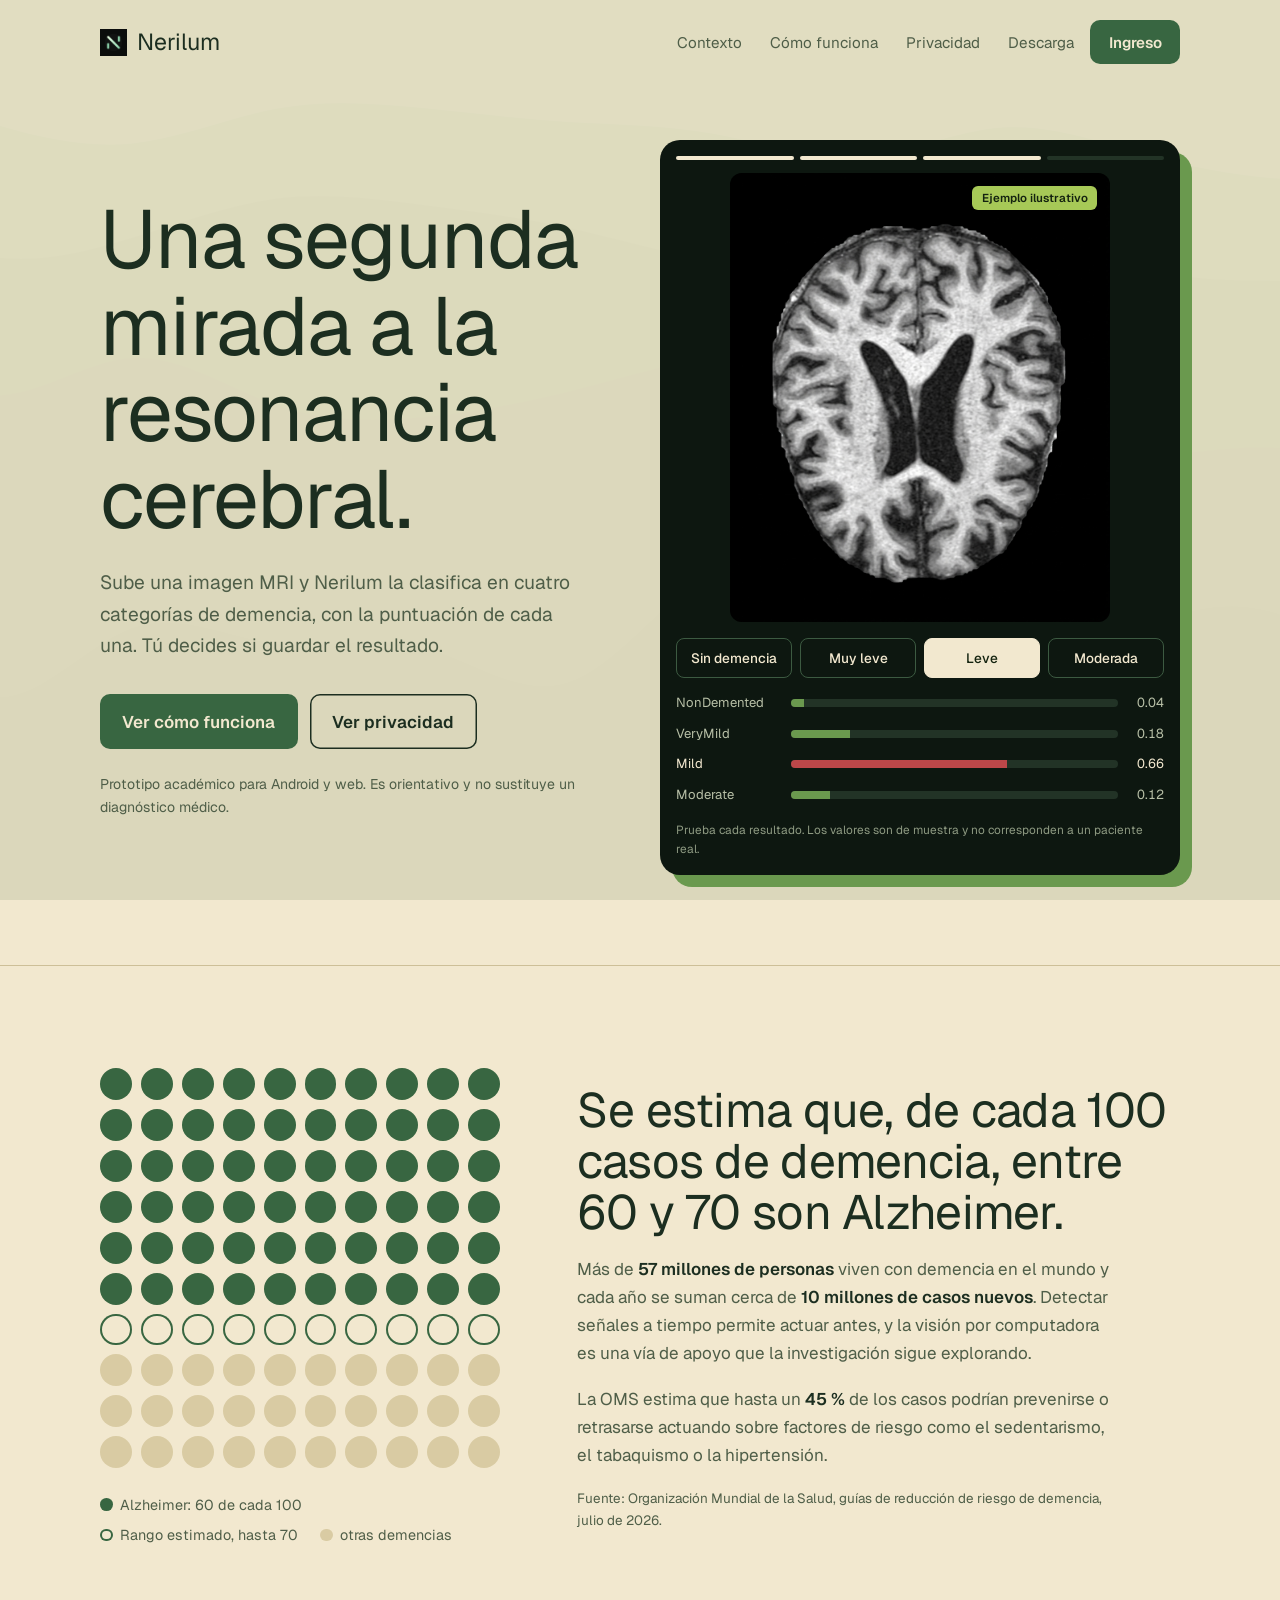
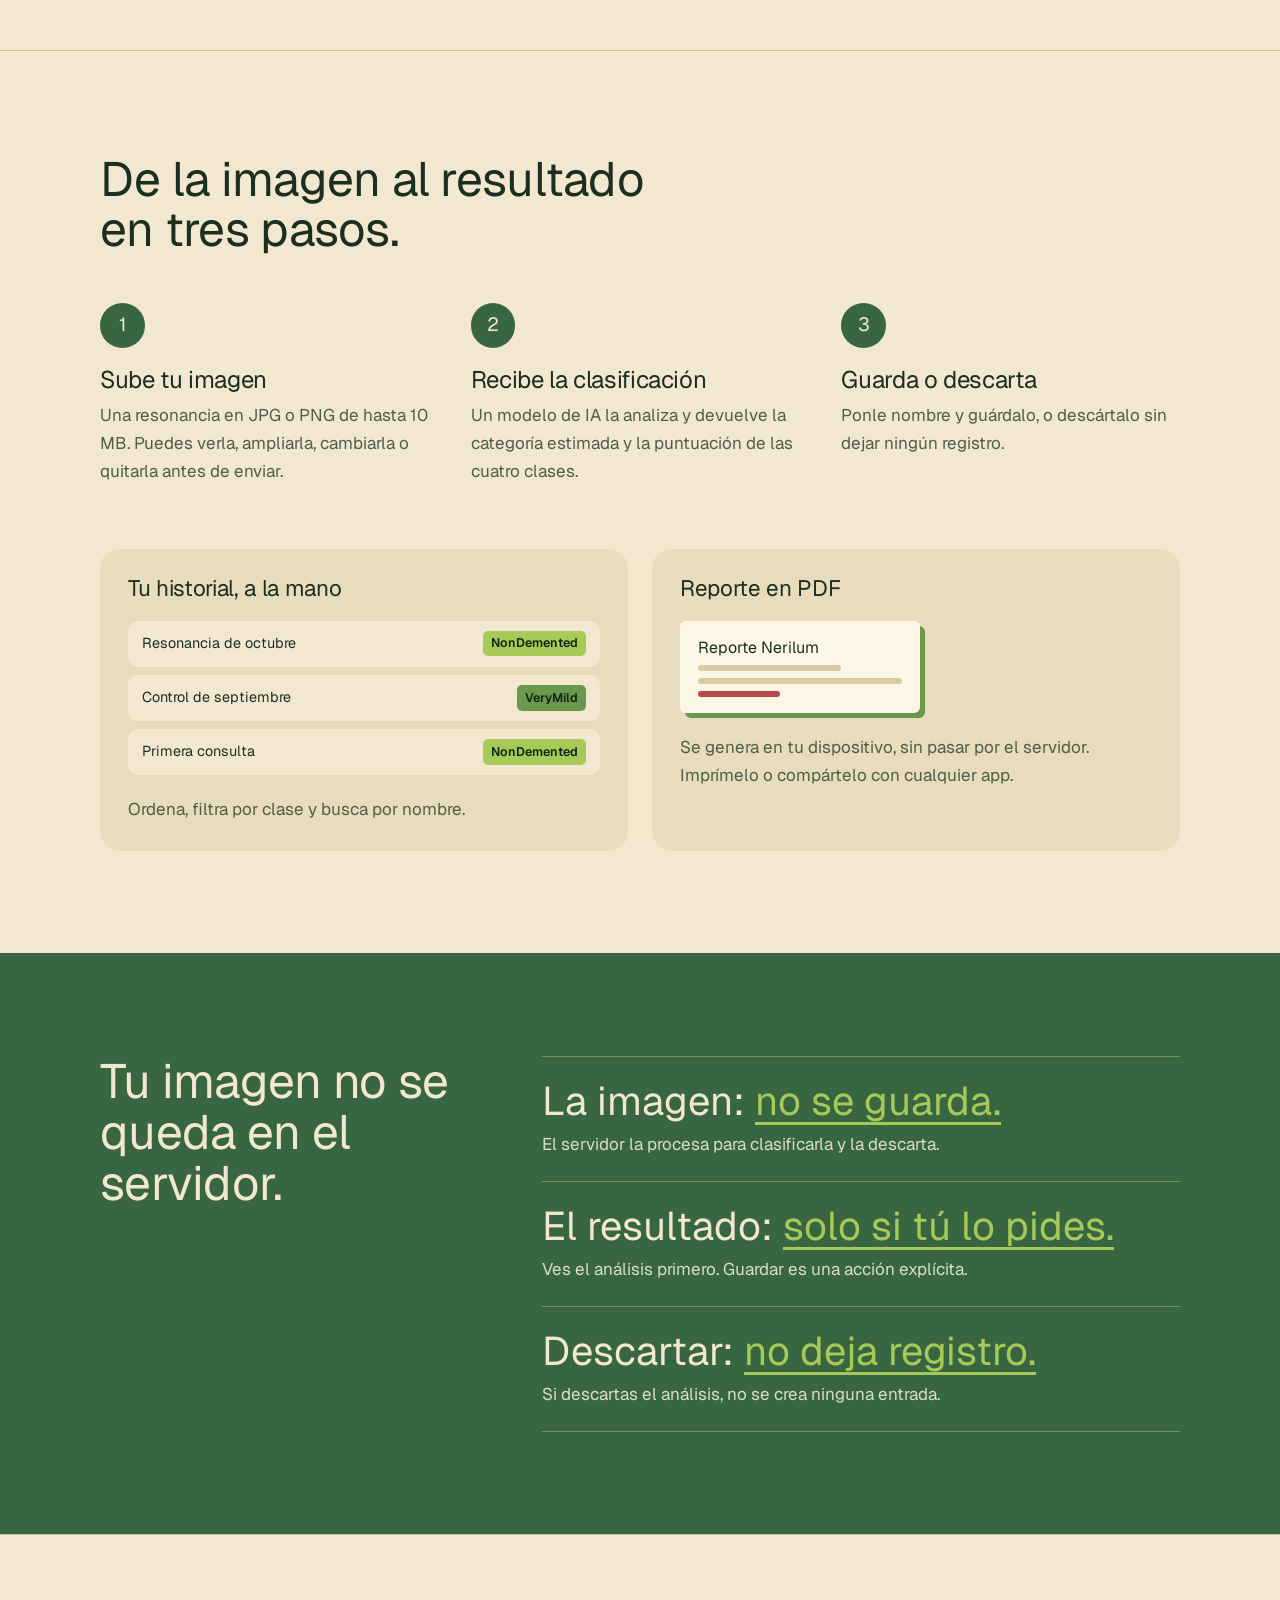
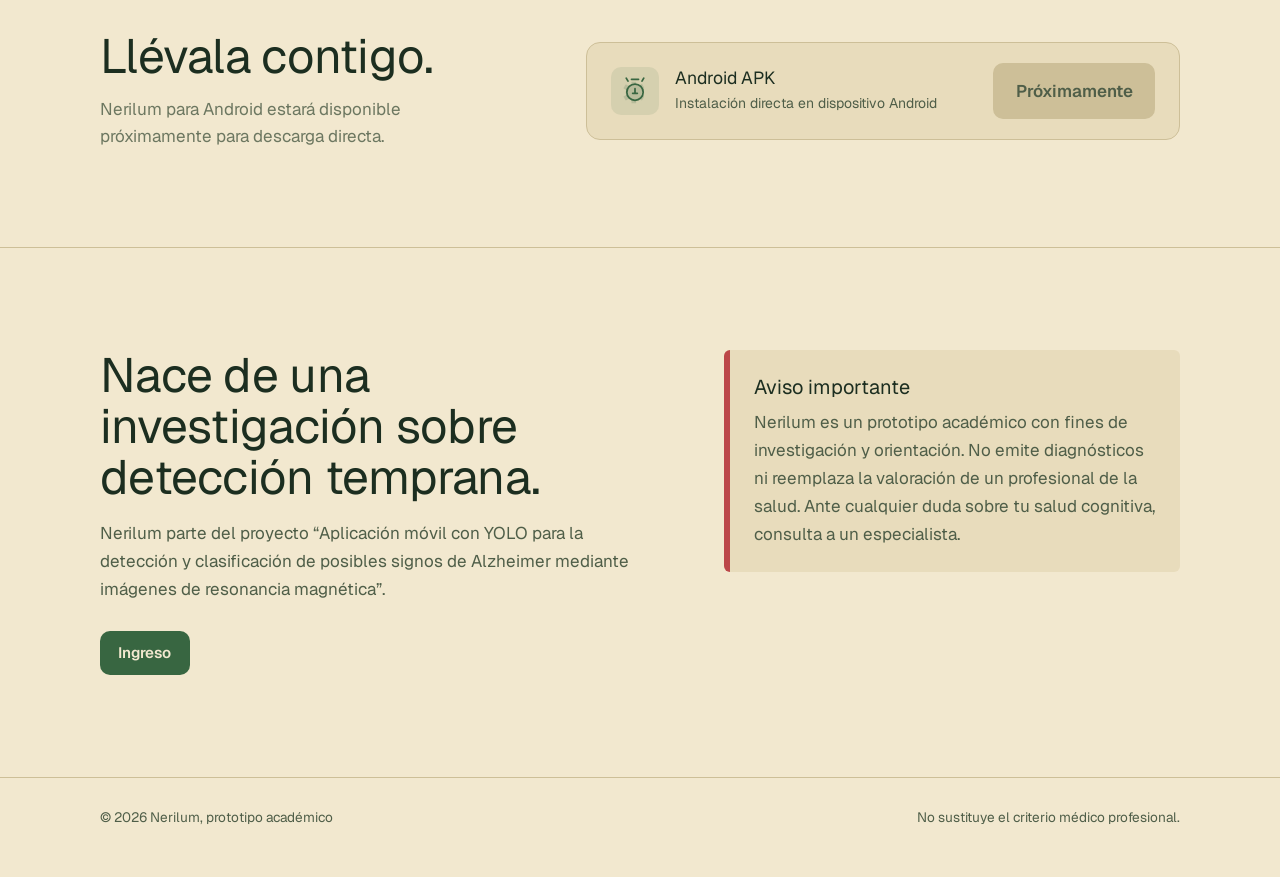
==== commit d8c96ea8: "nueva seccion de descarga y nav descarga" ====
--- a/index.html
+++ b/index.html
@@ -26,6 +26,7 @@
         <link rel="stylesheet" href="css/contexto.css" />
         <link rel="stylesheet" href="css/como.css" />
         <link rel="stylesheet" href="css/privacidad.css" />
+        <link rel="stylesheet" href="css/descarga.css" />
         <link rel="stylesheet" href="css/cierre.css" />
         <link rel="stylesheet" href="css/footer.css" />
         <link rel="stylesheet" href="css/totop.css" />
@@ -34,356 +35,191 @@
     </head>
     <body>
         <!-- sections/progress.html -->
-        <div class="progress" aria-hidden="true"></div>
+<div class="progress" aria-hidden="true"></div>
         <div class="wrap">
             <!-- sections/nav.html -->
-            <nav>
-                <a class="brand" href="#top" aria-label="Nerilum, inicio">
-                    <img
-                        src="src/assets/nerilum-app-icon-1024.png"
-                        alt="Logo Nerilum"
-                        class="logo"
-                    />
-                    Nerilum
-                </a>
-                <div class="links">
-                    <a href="#contexto">Contexto</a
-                    ><a href="#como">Cómo funciona</a
-                    ><a href="#privacidad">Privacidad</a>
-                </div>
-                <a class="btn sm" href="https://nerilum-tcsm-frontend.vercel.app/"> Ingreso </a>
-            </nav>
+<nav>
+    <a class="brand" href="#top" aria-label="Nerilum, inicio">
+        <img
+            src="src/assets/nerilum-app-icon-1024.png"
+            alt="Logo Nerilum"
+            class="logo"
+        />
+        Nerilum
+    </a>
+    <div class="links">
+        <a href="#contexto">Contexto</a><a href="#como">Cómo funciona</a
+        ><a href="#privacidad">Privacidad</a><a href="#descarga">Descarga</a>
+    </div>
+    <a class="btn sm" href="https://nerilum-tcsm-frontend.vercel.app/"> Ingreso </a>
+</nav>
 
             <!-- sections/hero.html -->
-            <header class="hero" id="top">
-                <div>
-                    <h1>Una segunda mirada a la resonancia cerebral.</h1>
-                    <p class="lead">
-                        Sube una imagen MRI y Nerilum la clasifica en cuatro
-                        categorías de demencia, con la puntuación de cada una.
-                        Tú decides si guardar el resultado.
-                    </p>
-                    <div class="cta">
-                        <a class="btn" href="#como">Ver cómo funciona</a>
-                        <a class="btn ghost" href="#privacidad"
-                            >Ver privacidad</a
-                        >
-                    </div>
-                    <p class="note">
-                        Prototipo académico para Android y web. Es orientativo y
-                        no sustituye un diagnóstico médico.
-                    </p>
-                </div>
-
-                <div class="scan">
-                    <div class="timer" aria-hidden="true">
-                        <b><i></i></b><b><i></i></b><b><i></i></b><b><i></i></b>
-                    </div>
-                    <div class="view">
-                        <span class="tag">Ejemplo ilustrativo</span>
-                        <div class="slides">
-                            <img
-                                class="slide"
-                                src="src/assets/nonDem.jpg"
-                                alt=""
-                                width="944"
-                                height="1116"
-                                decoding="async"
-                            />
-                            <img
-                                class="slide"
-                                src="src/assets/veryMildDem.jpg"
-                                alt=""
-                                width="944"
-                                height="1116"
-                                decoding="async"
-                            />
-                            <img
-                                class="slide"
-                                src="src/assets/milDem.jpg"
-                                alt=""
-                                width="944"
-                                height="1116"
-                                decoding="async"
-                            />
-                            <img
-                                class="slide"
-                                src="src/assets/moderateDem.jpg"
-                                alt=""
-                                width="944"
-                                height="1116"
-                                decoding="async"
-                            />
-                        </div>
-                        <!-- Indicador de pausa (visible al hacer click en la imagen) -->
-                        <div class="view-icon" aria-hidden="true">
-                            <svg
-                                width="20"
-                                height="20"
-                                viewBox="0 0 20 20"
-                                fill="none"
-                                aria-hidden="true"
-                            >
-                                <rect
-                                    x="4"
-                                    y="3"
-                                    width="4"
-                                    height="14"
-                                    rx="1.5"
-                                    fill="#F2E8CF"
-                                />
-                                <rect
-                                    x="12"
-                                    y="3"
-                                    width="4"
-                                    height="14"
-                                    rx="1.5"
-                                    fill="#F2E8CF"
-                                />
-                            </svg>
-                        </div>
-                    </div>
-                    <div
-                        class="pick"
-                        role="group"
-                        aria-label="Elige un resultado de ejemplo"
-                    >
-                        <button type="button" data-i="0" aria-pressed="false">
-                            Sin demencia
-                        </button>
-                        <button type="button" data-i="1" aria-pressed="true">
-                            Muy leve
-                        </button>
-                        <button type="button" data-i="2" aria-pressed="false">
-                            Leve
-                        </button>
-                        <button type="button" data-i="3" aria-pressed="false">
-                            Moderada
-                        </button>
-                    </div>
-                    <div class="bars">
-                        <div class="bar">
-                            <span>Sin demencia</span><b><i></i></b><span></span>
-                        </div>
-                        <div class="bar">
-                            <span>Muy leve</span><b><i></i></b><span></span>
-                        </div>
-                        <div class="bar">
-                            <span>Leve</span><b><i></i></b><span></span>
-                        </div>
-                        <div class="bar">
-                            <span>Moderada</span><b><i></i></b><span></span>
-                        </div>
-                    </div>
-                    <p class="sr" id="live" aria-live="polite"></p>
-                    <small
-                        >Prueba cada resultado. Los valores son de muestra y no
-                        corresponden a un paciente real.</small
-                    >
-                </div>
-            </header>
+  <header class="hero" id="top">
+    <div>
+      <h1>Una segunda mirada a la resonancia cerebral.</h1>
+      <p class="lead">Sube una imagen MRI y Nerilum la clasifica en cuatro categorías de demencia, con la puntuación de cada una. Tú decides si guardar el resultado.</p>
+      <div class="cta">
+        <a class="btn" href="#como">Ver cómo funciona</a>
+        <a class="btn ghost" href="#privacidad">Ver privacidad</a>
+      </div>
+      <p class="note">Prototipo académico para Android y web. Es orientativo y no sustituye un diagnóstico médico.</p>
+    </div>
+
+    <div class="scan">
+      <div class="timer" aria-hidden="true"><b><i></i></b><b><i></i></b><b><i></i></b><b><i></i></b></div>
+      <div class="view">
+        <span class="tag">Ejemplo ilustrativo</span>
+        <div class="slides">
+          <img class="slide" src="src/assets/nonDem.jpg" alt="" width="944" height="1116" decoding="async">
+          <img class="slide" src="src/assets/veryMildDem.jpg" alt="" width="944" height="1116" decoding="async">
+          <img class="slide" src="src/assets/milDem.jpg" alt="" width="944" height="1116" decoding="async">
+          <img class="slide" src="src/assets/moderateDem.jpg" alt="" width="944" height="1116" decoding="async">
+        </div>
+        <!-- Indicador de pausa (visible al hacer click en la imagen) -->
+        <div class="view-icon" aria-hidden="true">
+          <svg width="20" height="20" viewBox="0 0 20 20" fill="none" aria-hidden="true">
+            <rect x="4" y="3" width="4" height="14" rx="1.5" fill="#F2E8CF"/>
+            <rect x="12" y="3" width="4" height="14" rx="1.5" fill="#F2E8CF"/>
+          </svg>
+        </div>
+      </div>
+      <div class="pick" role="group" aria-label="Elige un resultado de ejemplo">
+        <button type="button" data-i="0" aria-pressed="false">Sin demencia</button>
+        <button type="button" data-i="1" aria-pressed="true">Muy leve</button>
+        <button type="button" data-i="2" aria-pressed="false">Leve</button>
+        <button type="button" data-i="3" aria-pressed="false">Moderada</button>
+      </div>
+      <div class="bars">
+        <div class="bar"><span>NonDemented</span><b><i></i></b><span></span></div>
+        <div class="bar"><span>VeryMild</span><b><i></i></b><span></span></div>
+        <div class="bar"><span>Mild</span><b><i></i></b><span></span></div>
+        <div class="bar"><span>Moderate</span><b><i></i></b><span></span></div>
+      </div>
+      <p class="sr" id="live" aria-live="polite"></p>
+      <small>Prueba cada resultado. Los valores son de muestra y no corresponden a un paciente real.</small>
+    </div>
+  </header>
         </div>
 
         <!-- sections/contexto.html -->
-        <section id="contexto">
-            <div class="wrap">
-                <div class="ctx">
-                    <div>
-                        <div
-                            class="waffle"
-                            id="waffle"
-                            role="img"
-                            aria-label="Se estima que de cada 100 casos de demencia, entre 60 y 70 son Alzheimer"
-                        ></div>
-                        <div class="key">
-                            <span
-                                ><i style="background: var(--brand)"></i
-                                >Alzheimer: 60 de cada 100</span
-                            ><span
-                                ><i
-                                    style="
-                                        box-shadow: inset 0 0 0 2px var(--brand);
-                                    "
-                                ></i
-                                >Rango estimado, hasta 70</span
-                            ><span
-                                ><i style="background: var(--dot-off)"></i>otras
-                                demencias</span
-                            >
-                        </div>
-                    </div>
-                    <div>
-                        <h2>
-                            Se estima que, de cada 100 casos de demencia, entre
-                            60 y 70 son Alzheimer.
-                        </h2>
-                        <p>
-                            Más de <b>57 millones de personas</b> viven con
-                            demencia en el mundo y cada año se suman cerca de
-                            <b>10 millones de casos nuevos</b>. Detectar señales
-                            a tiempo permite actuar antes, y la visión por
-                            computadora es una vía de apoyo que la investigación
-                            sigue explorando.
-                        </p>
-                        <p>
-                            La OMS estima que hasta un <b>45 %</b> de los casos
-                            podrían prevenirse o retrasarse actuando sobre
-                            factores de riesgo como el sedentarismo, el
-                            tabaquismo o la hipertensión.
-                        </p>
-                        <p class="src">
-                            Fuente: Organización Mundial de la Salud, guías de
-                            reducción de riesgo de demencia, julio de 2026.
-                        </p>
+<section id="contexto">
+  <div class="wrap">
+    <div class="ctx">
+      <div>
+        <div class="waffle" id="waffle" role="img" aria-label="Se estima que de cada 100 casos de demencia, entre 60 y 70 son Alzheimer"></div>
+        <div class="key"><span><i style="background:var(--brand)"></i>Alzheimer: 60 de cada 100</span><span><i style="box-shadow:inset 0 0 0 2px var(--brand)"></i>Rango estimado, hasta 70</span><span><i style="background:var(--dot-off)"></i>otras demencias</span></div>
+      </div>
+      <div>
+        <h2>Se estima que, de cada 100 casos de demencia, entre 60 y 70 son Alzheimer.</h2>
+        <p>Más de <b>57 millones de personas</b> viven con demencia en el mundo y cada año se suman cerca de <b>10 millones de casos nuevos</b>. Detectar señales a tiempo permite actuar antes, y la visión por computadora es una vía de apoyo que la investigación sigue explorando.</p>
+        <p>La OMS estima que hasta un <b>45 %</b> de los casos podrían prevenirse o retrasarse actuando sobre factores de riesgo como el sedentarismo, el tabaquismo o la hipertensión.</p>
+        <p class="src">Fuente: Organización Mundial de la Salud, guías de reducción de riesgo de demencia, julio de 2026.</p>
+      </div>
+    </div>
+  </div>
+</section>
+
+        <!-- sections/como.html -->
+<section id="como">
+  <div class="wrap">
+    <div class="head"><h2>De la imagen al resultado en tres pasos.</h2></div>
+    <div class="track">
+      <div class="step"><i>1</i><h3>Sube tu imagen</h3><p>Una resonancia en JPG o PNG de hasta 10 MB. Puedes verla, ampliarla, cambiarla o quitarla antes de enviar.</p></div>
+      <div class="step"><i>2</i><h3>Recibe la clasificación</h3><p>Un modelo de IA la analiza y devuelve la categoría estimada y la puntuación de las cuatro clases.</p></div>
+      <div class="step"><i>3</i><h3>Guarda o descarta</h3><p>Ponle nombre y guárdalo, o descártalo sin dejar ningún registro.</p></div>
+    </div>
+    <div class="after">
+      <div class="panel">
+        <h3>Tu historial, a la mano</h3>
+        <div class="hist" aria-hidden="true">
+          <div><span>Resonancia de octubre</span><em style="--c:#A7C957">NonDemented</em></div>
+          <div><span>Control de septiembre</span><em style="--c:#6A994E">VeryMild</em></div>
+          <div><span>Primera consulta</span><em style="--c:#A7C957">NonDemented</em></div>
+        </div>
+        <p>Ordena, filtra por clase y busca por nombre.</p>
+      </div>
+      <div class="panel">
+        <h3>Reporte en PDF</h3>
+        <div class="sheet" aria-hidden="true"><b>Reporte Nerilum</b><span class="w"></span><span></span><span class="r"></span></div>
+        <p>Se genera en tu dispositivo, sin pasar por el servidor. Imprímelo o compártelo con cualquier app.</p>
+      </div>
+    </div>
+  </div>
+</section>
+
+        <!-- sections/privacidad.html -->
+<section class="band" id="privacidad">
+  <div class="wrap priv">
+    <h2>Tu imagen no se queda en el servidor.</h2>
+    <div>
+      <div class="say"><b>La imagen: <u>no se guarda.</u></b><p>El servidor la procesa para clasificarla y la descarta.</p></div>
+      <div class="say"><b>El resultado: <u>solo si tú lo pides.</u></b><p>Ves el análisis primero. Guardar es una acción explícita.</p></div>
+      <div class="say"><b>Descartar: <u>no deja registro.</u></b><p>Si descartas el análisis, no se crea ninguna entrada.</p></div>
+    </div>
+  </div>
+</section>
+
+        <!-- sections/descarga.html -->
+<section id="descarga">
+    <div class="wrap descarga">
+        <div class="descarga-texto">
+            <h2>Llévala contigo.</h2>
+            <p>Nerilum para Android estará disponible próximamente para descarga directa.</p>
+        </div>
+        <div class="descarga-opciones">
+
+            <div class="descarga-card apk-card">
+                <div class="descarga-card-inner">
+                    <span class="descarga-plat-icon" aria-hidden="true">
+                        <svg width="28" height="28" viewBox="0 0 24 24" fill="none" aria-hidden="true">
+                            <path d="M17.523 15.341A5.97 5.97 0 0 0 18 13a5.97 5.97 0 0 0-.477-2.341l2.005-1.16a.5.5 0 0 0 .183-.683l-1.5-2.598a.5.5 0 0 0-.683-.183l-2.03 1.173A5.988 5.988 0 0 0 13 7V4.5a.5.5 0 0 0-.5-.5h-3a.5.5 0 0 0-.5.5V7a5.988 5.988 0 0 0-2.498.708L4.472 6.535a.5.5 0 0 0-.683.183l-1.5 2.598a.5.5 0 0 0 .183.683l2.005 1.16A5.97 5.97 0 0 0 4 13a5.97 5.97 0 0 0 .477 2.341L2.472 16.5a.5.5 0 0 0-.183.683l1.5 2.598a.5.5 0 0 0 .683.183l2.03-1.173A5.988 5.988 0 0 0 9 19.5V22a.5.5 0 0 0 .5.5h3a.5.5 0 0 0 .5-.5v-2.5a5.988 5.988 0 0 0 2.498-.709l2.03 1.173a.5.5 0 0 0 .683-.183l1.5-2.598a.5.5 0 0 0-.183-.683l-2.005-1.16Z" fill="currentColor" fill-opacity=".18"/>
+                            <path d="M6 3.5 4.5 1M18 3.5 19.5 1M9 2h6M12 6a7 7 0 1 0 0 14A7 7 0 0 0 12 6Zm0 4v4m-2 0h4" stroke="currentColor" stroke-width="1.5" stroke-linecap="round" stroke-linejoin="round"/>
+                        </svg>
+                    </span>
+                    <div class="descarga-card-body">
+                        <strong>Android APK</strong>
+                        <p>Instalación directa en dispositivo Android</p>
                     </div>
                 </div>
+                <a class="btn descarga-btn proximamente" href="#descarga" aria-disabled="true" tabindex="-1">
+                    Próximamente
+                </a>
             </div>
-        </section>
-
-        <!-- sections/como.html -->
-        <section id="como">
-            <div class="wrap">
-                <div class="head">
-                    <h2>De la imagen al resultado en tres pasos.</h2>
-                </div>
-                <div class="track">
-                    <div class="step">
-                        <i>1</i>
-                        <h3>Sube tu imagen</h3>
-                        <p>
-                            Una resonancia en JPG o PNG de hasta 10 MB. Puedes
-                            verla, ampliarla, cambiarla o quitarla antes de
-                            enviar.
-                        </p>
-                    </div>
-                    <div class="step">
-                        <i>2</i>
-                        <h3>Recibe la clasificación</h3>
-                        <p>
-                            Un modelo de IA la analiza y devuelve la categoría
-                            estimada y la puntuación de las cuatro clases.
-                        </p>
-                    </div>
-                    <div class="step">
-                        <i>3</i>
-                        <h3>Guarda o descarta</h3>
-                        <p>
-                            Ponle nombre y guárdalo, o descártalo sin dejar
-                            ningún registro.
-                        </p>
-                    </div>
-                </div>
-                <div class="after">
-                    <div class="panel">
-                        <h3>Tu historial, a la mano</h3>
-                        <div class="hist" aria-hidden="true">
-                            <div>
-                                <span>Resonancia de octubre</span
-                                ><em style="--c: #a7c957">NonDemented</em>
-                            </div>
-                            <div>
-                                <span>Control de septiembre</span
-                                ><em style="--c: #6a994e">VeryMild</em>
-                            </div>
-                            <div>
-                                <span>Primera consulta</span
-                                ><em style="--c: #a7c957">NonDemented</em>
-                            </div>
-                        </div>
-                        <p>Ordena, filtra por clase y busca por nombre.</p>
-                    </div>
-                    <div class="panel">
-                        <h3>Reporte en PDF</h3>
-                        <div class="sheet" aria-hidden="true">
-                            <b>Reporte Nerilum</b><span class="w"></span
-                            ><span></span><span class="r"></span>
-                        </div>
-                        <p>
-                            Se genera en tu dispositivo, sin pasar por el
-                            servidor. Imprímelo o compártelo con cualquier app.
-                        </p>
-                    </div>
-                </div>
-            </div>
-        </section>
-
-        <!-- sections/privacidad.html -->
-        <section class="band" id="privacidad">
-            <div class="wrap priv">
-                <h2>Tu imagen no se queda en el servidor.</h2>
-                <div>
-                    <div class="say">
-                        <b>La imagen: <u>no se guarda.</u></b>
-                        <p>
-                            El servidor la procesa para clasificarla y la
-                            descarta.
-                        </p>
-                    </div>
-                    <div class="say">
-                        <b>El resultado: <u>solo si tú lo pides.</u></b>
-                        <p>
-                            Ves el análisis primero. Guardar es una acción
-                            explícita.
-                        </p>
-                    </div>
-                    <div class="say">
-                        <b>Descartar: <u>no deja registro.</u></b>
-                        <p>
-                            Si descartas el análisis, no se crea ninguna
-                            entrada.
-                        </p>
-                    </div>
-                </div>
-            </div>
-        </section>
+
+        </div>
+    </div>
+</section>
 
         <!-- sections/cierre.html -->
-        <section>
-            <div class="wrap closing">
-                <div>
-                    <h2>Nace de una investigación sobre detección temprana.</h2>
-                    <p>
-                        Nerilum parte del proyecto “Aplicación móvil con YOLO
-                        para la detección y clasificación de posibles signos de
-                        Alzheimer mediante imágenes de resonancia magnética”.
-                    </p>
-                    <a class="btn" href="https://nerilum-tcsm-frontend.vercel.app/"> Ingreso </a>
-                </div>
-                <div class="disc">
-                    <strong>Aviso importante</strong>
-                    <p>
-                        Nerilum es un prototipo académico con fines de
-                        investigación y orientación. No emite diagnósticos ni
-                        reemplaza la valoración de un profesional de la salud.
-                        Ante cualquier duda sobre tu salud cognitiva, consulta a
-                        un especialista.
-                    </p>
-                </div>
-            </div>
-        </section>
+<section>
+    <div class="wrap closing">
+        <div>
+            <h2>Nace de una investigación sobre detección temprana.</h2>
+            <p>
+                Nerilum parte del proyecto “Aplicación móvil con YOLO para la
+                detección y clasificación de posibles signos de Alzheimer
+                mediante imágenes de resonancia magnética”.
+            </p>
+            <a class="btn sm" href="https://nerilum-tcsm-frontend.vercel.app/"> Ingreso </a>
+        </div>
+        <div class="disc">
+            <strong>Aviso importante</strong>
+            <p>
+                Nerilum es un prototipo académico con fines de investigación y
+                orientación. No emite diagnósticos ni reemplaza la valoración de
+                un profesional de la salud. Ante cualquier duda sobre tu salud
+                cognitiva, consulta a un especialista.
+            </p>
+        </div>
+    </div>
+</section>
 
         <!-- sections/footer.html -->
-        <footer>
-            <div class="wrap">
-                <span>© 2026 Nerilum, prototipo académico</span
-                ><span>No sustituye el criterio médico profesional.</span>
-            </div>
-        </footer>
+<footer><div class="wrap"><span>© 2026 Nerilum, prototipo académico</span><span>No sustituye el criterio médico profesional.</span></div></footer>
 
         <!-- sections/totop.html -->
-        <button type="button" class="totop" aria-label="Volver arriba">
-            <svg
-                viewBox="0 0 24 24"
-                fill="none"
-                stroke="currentColor"
-                stroke-width="2.5"
-                stroke-linecap="round"
-                stroke-linejoin="round"
-                aria-hidden="true"
-            >
-                <path d="M12 19V5M5 12l7-7 7 7" />
-            </svg>
-        </button>
+<button type="button" class="totop" aria-label="Volver arriba"><svg viewBox="0 0 24 24" fill="none" stroke="currentColor" stroke-width="2.5" stroke-linecap="round" stroke-linejoin="round" aria-hidden="true"><path d="M12 19V5M5 12l7-7 7 7"/></svg></button>
 
         <script src="js/env.js" defer></script>
         <script src="js/waffle.js" defer></script>
--- a/css/descarga.css
+++ b/css/descarga.css
@@ -0,0 +1,145 @@
+/* Sección de descarga APK — fondo base, contrasta con la banda oscura de privacidad. */
+
+#descarga {
+    background: var(--bg);
+    border-top: 1px solid var(--line);
+    padding: clamp(3.5rem, 8vw, 6rem) 0;
+}
+
+#descarga h2 {
+    color: var(--ink);
+}
+
+#descarga .descarga-texto p {
+    color: var(--muted);
+}
+
+.descarga {
+    display: grid;
+    grid-template-columns: 1fr 1.45fr;
+    gap: clamp(2rem, 6vw, 5rem);
+    align-items: center;
+}
+
+.descarga-texto p {
+    margin-top: .875rem;
+    font-size: 1.0625rem;
+    line-height: 1.6;
+    opacity: .82;
+    max-width: 28rem;
+}
+
+/* Opciones */
+.descarga-opciones {
+    display: flex;
+    flex-direction: column;
+    gap: 1rem;
+}
+
+.descarga-card {
+    background: var(--surface);
+    border: 1px solid var(--line);
+    border-radius: 14px;
+    padding: 1.25rem 1.5rem;
+    display: flex;
+    align-items: center;
+    justify-content: space-between;
+    gap: 1.25rem;
+    transition: background .2s, border-color .2s;
+}
+
+.descarga-card:hover {
+    background: var(--bg);
+    border-color: var(--mid);
+}
+
+.descarga-card-inner {
+    display: flex;
+    align-items: center;
+    gap: 1rem;
+    min-width: 0;
+}
+
+.descarga-plat-icon {
+    flex-shrink: 0;
+    width: 48px;
+    height: 48px;
+    display: flex;
+    align-items: center;
+    justify-content: center;
+    border-radius: 10px;
+    background: rgba(56, 102, 65, .1);
+    color: var(--brand);
+}
+
+.descarga-card-body {
+    min-width: 0;
+}
+
+.descarga-card-body strong {
+    display: block;
+    font-family: var(--serif);
+    font-weight: 400;
+    font-size: 1.1rem;
+    color: var(--ink);
+    line-height: 1.2;
+}
+
+.descarga-card-body p {
+    margin-top: .25rem;
+    font-size: .875rem;
+    color: var(--muted);
+    white-space: nowrap;
+    overflow: hidden;
+    text-overflow: ellipsis;
+}
+
+/* Botón dentro de la sección clara */
+.descarga-btn {
+    flex-shrink: 0;
+    background: var(--brand);
+    color: var(--on-brand);
+    white-space: nowrap;
+}
+
+.descarga-btn:hover {
+    background: var(--brand-hover);
+    color: var(--on-brand);
+}
+
+/* Estado "próximamente" */
+.descarga-btn.proximamente {
+    background: var(--line);
+    color: var(--muted);
+    cursor: not-allowed;
+    pointer-events: none;
+    box-shadow: none;
+}
+
+/* Eliminar el bloque de web-card ya que no existe */
+
+@media (max-width: 860px) {
+    .descarga {
+        grid-template-columns: 1fr;
+    }
+
+    .descarga-card {
+        flex-wrap: wrap;
+    }
+}
+
+@media (max-width: 480px) {
+    .descarga-card {
+        flex-direction: column;
+        align-items: flex-start;
+    }
+
+    .descarga-btn {
+        width: 100%;
+        text-align: center;
+    }
+
+    .descarga-card-body p {
+        white-space: normal;
+    }
+}
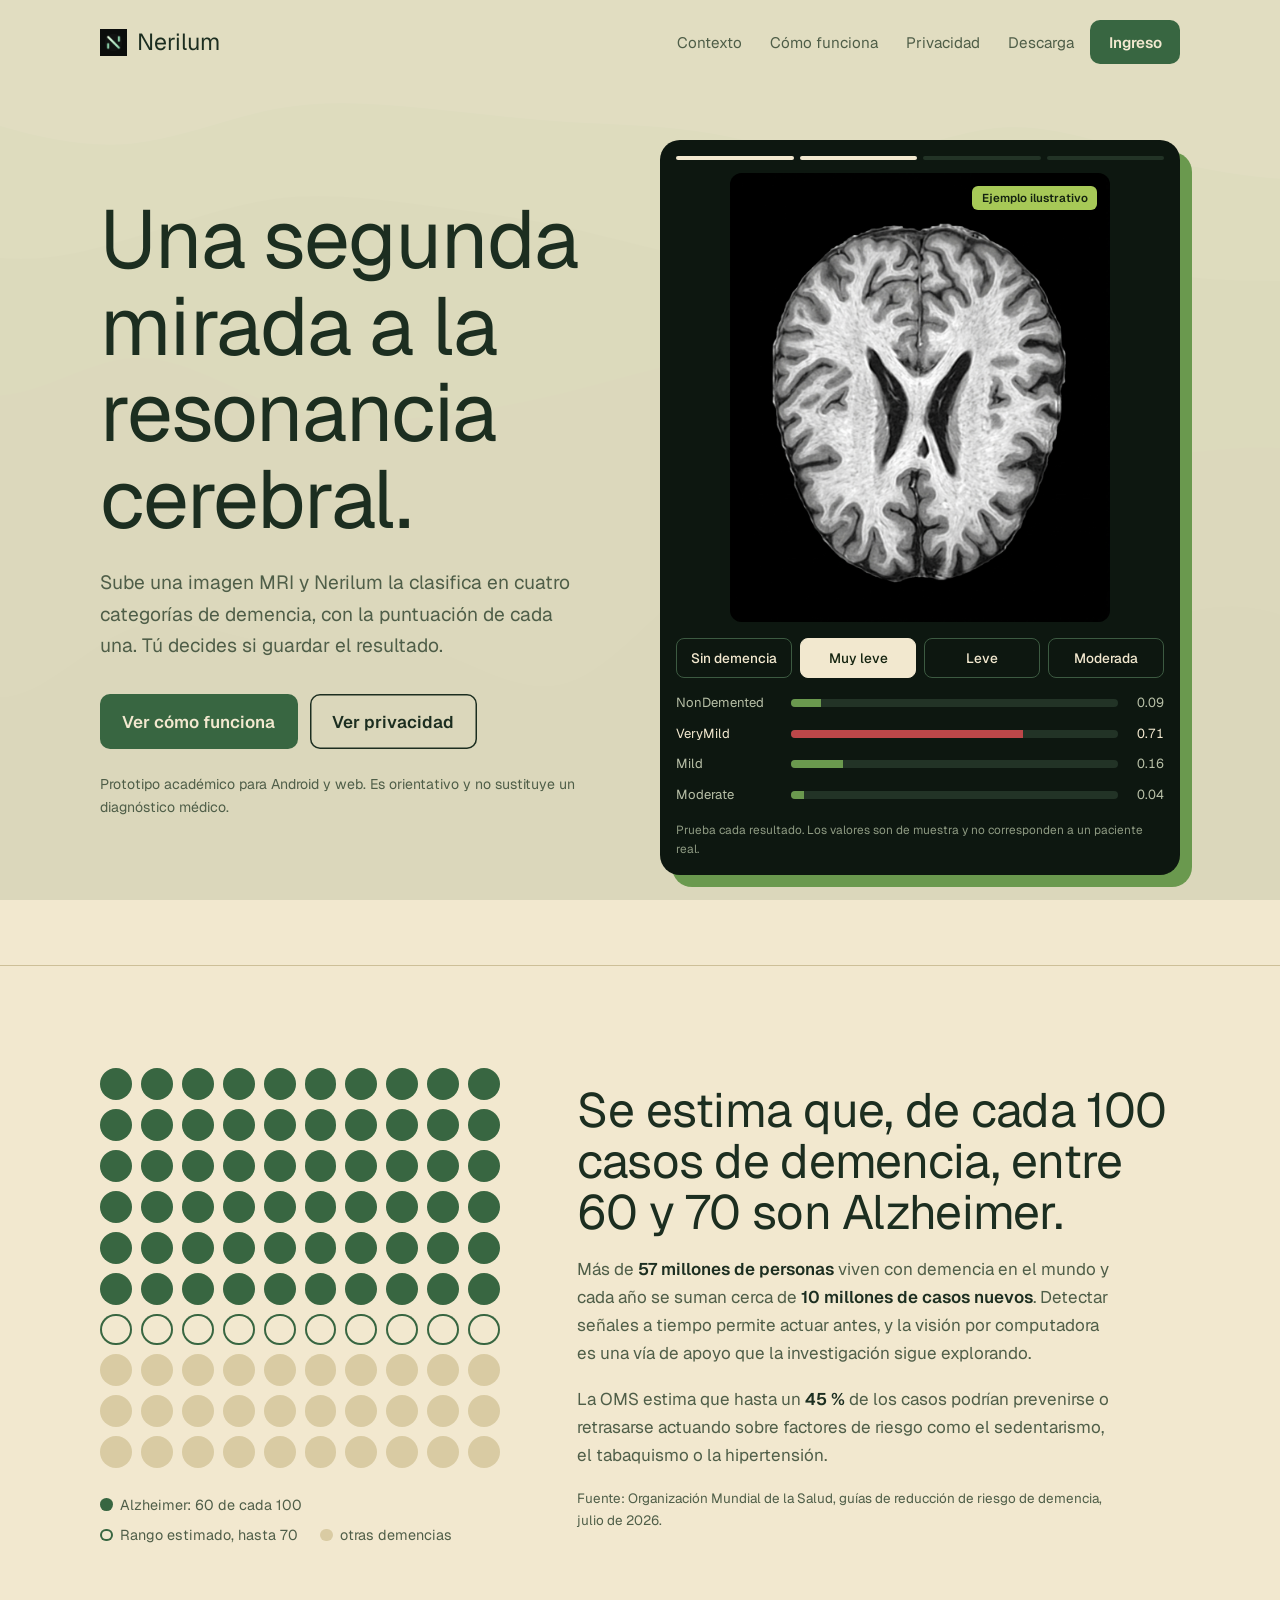
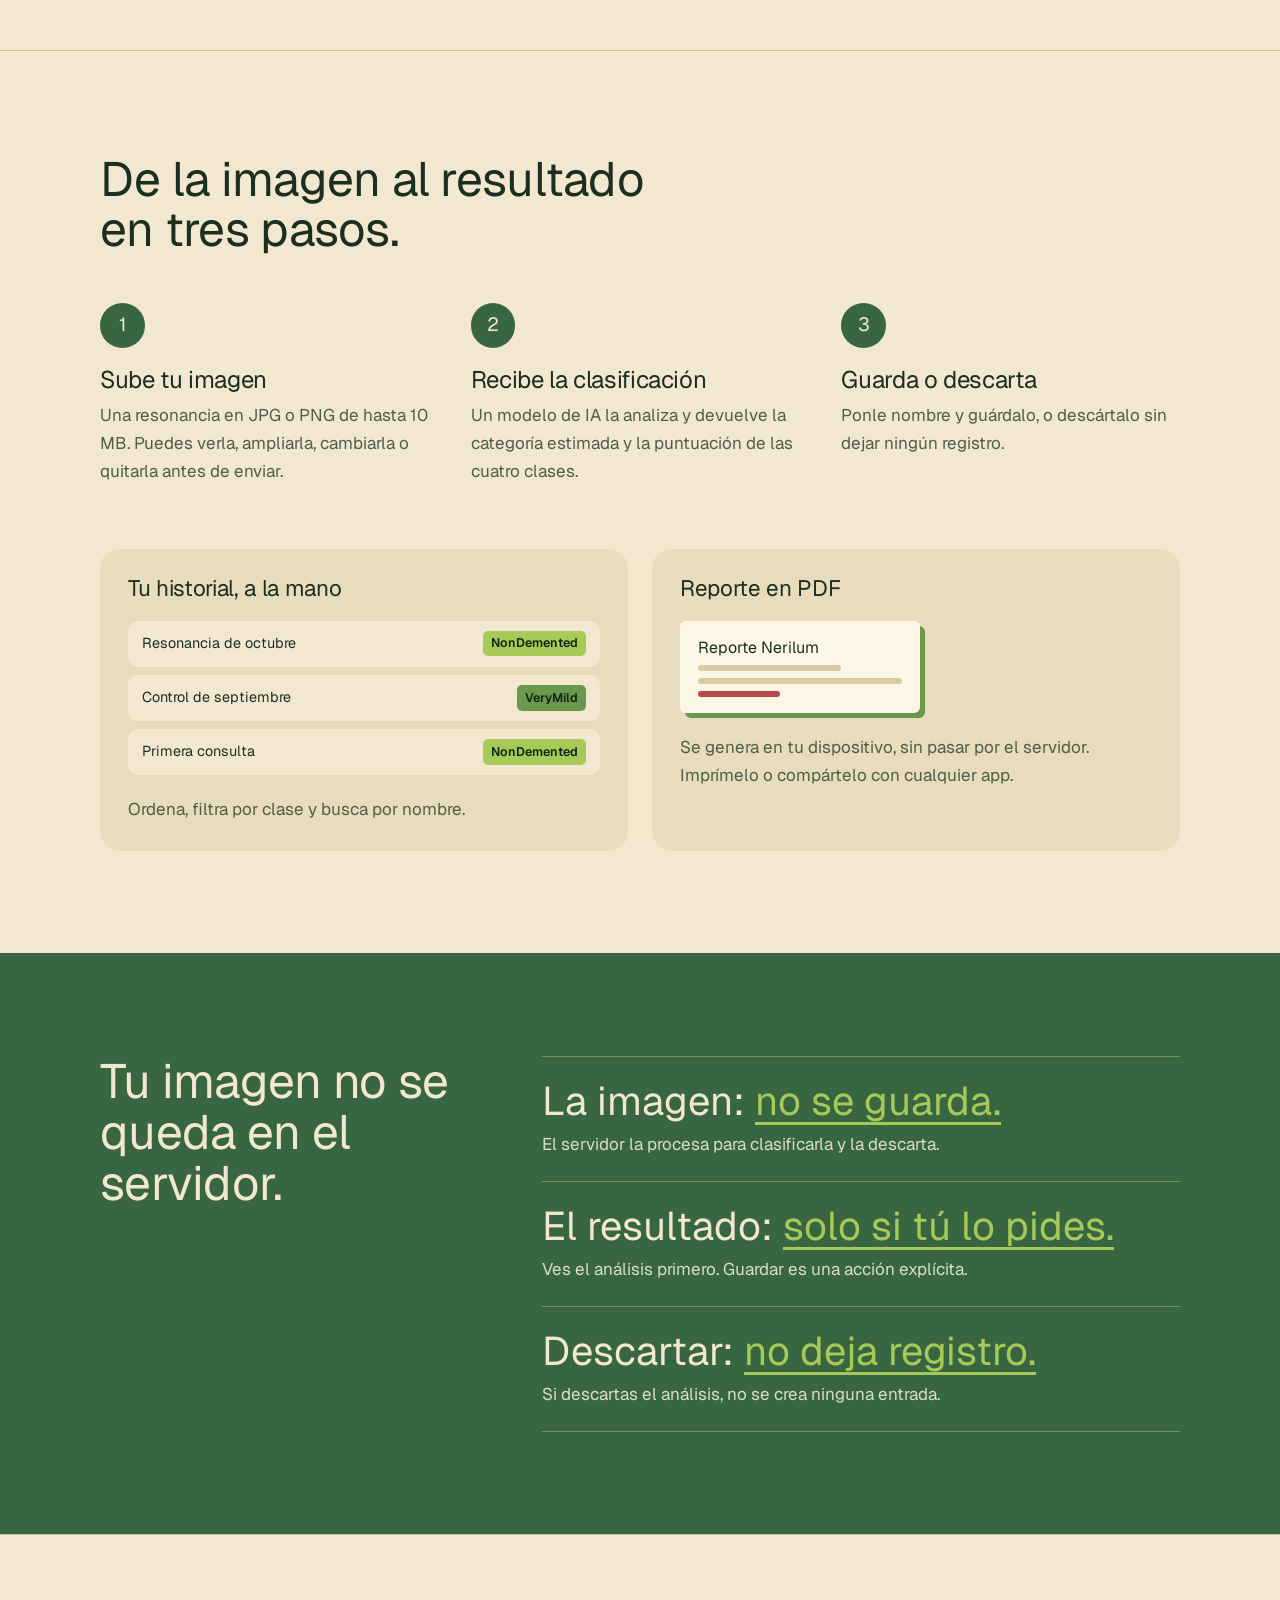
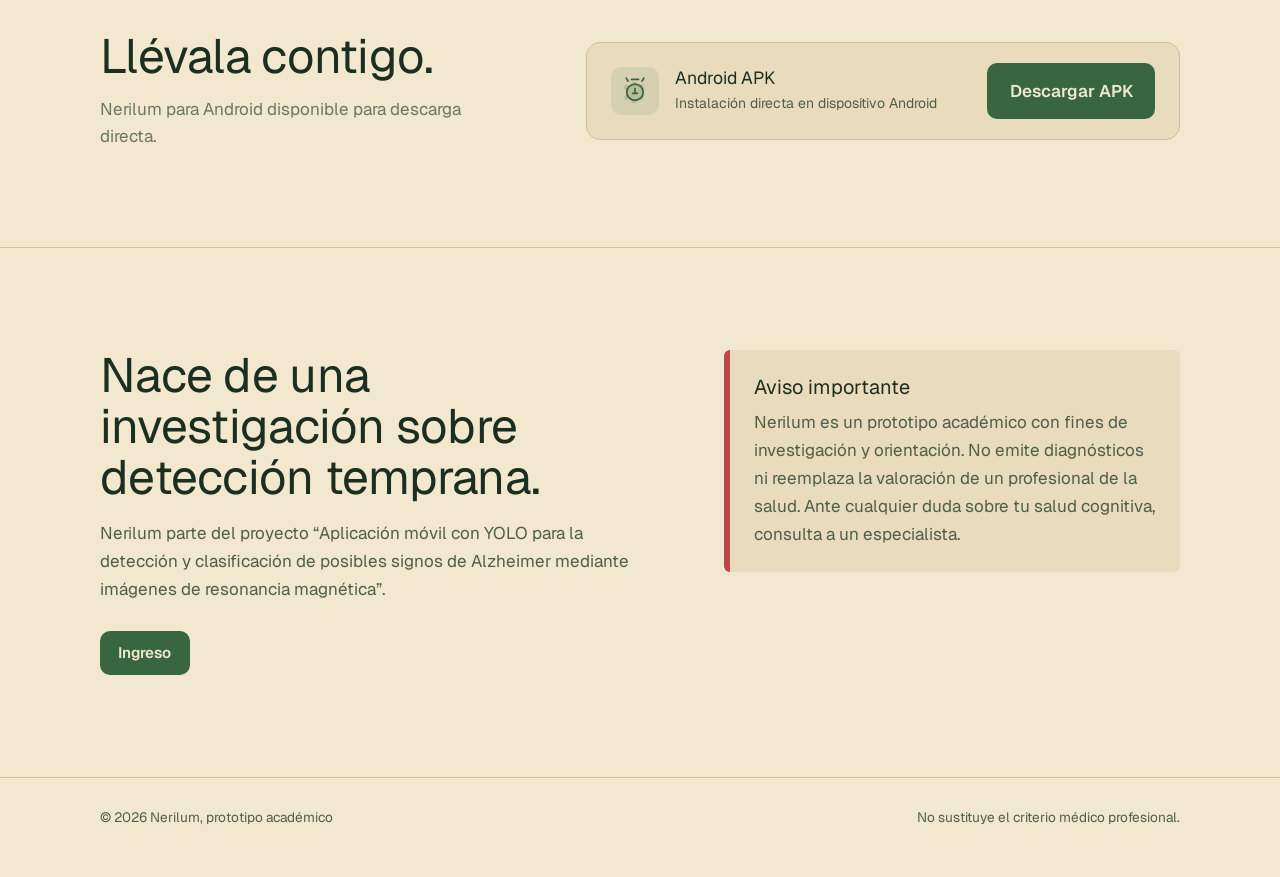
==== commit 5e79dc54: "descargar del .apk" ====
--- a/index.html
+++ b/index.html
@@ -165,7 +165,7 @@
     <div class="wrap descarga">
         <div class="descarga-texto">
             <h2>Llévala contigo.</h2>
-            <p>Nerilum para Android estará disponible próximamente para descarga directa.</p>
+            <p>Nerilum para Android disponible para descarga directa.</p>
         </div>
         <div class="descarga-opciones">
 
@@ -182,8 +182,8 @@
                         <p>Instalación directa en dispositivo Android</p>
                     </div>
                 </div>
-                <a class="btn descarga-btn proximamente" href="#descarga" aria-disabled="true" tabindex="-1">
-                    Próximamente
+                <a class="btn descarga-btn" href="https://github.com/carlos-cas3/G1-TCSM-APP_MOVIL/releases/download/v1.0.6/nerilum.apk" download>
+                    Descargar APK
                 </a>
             </div>
 
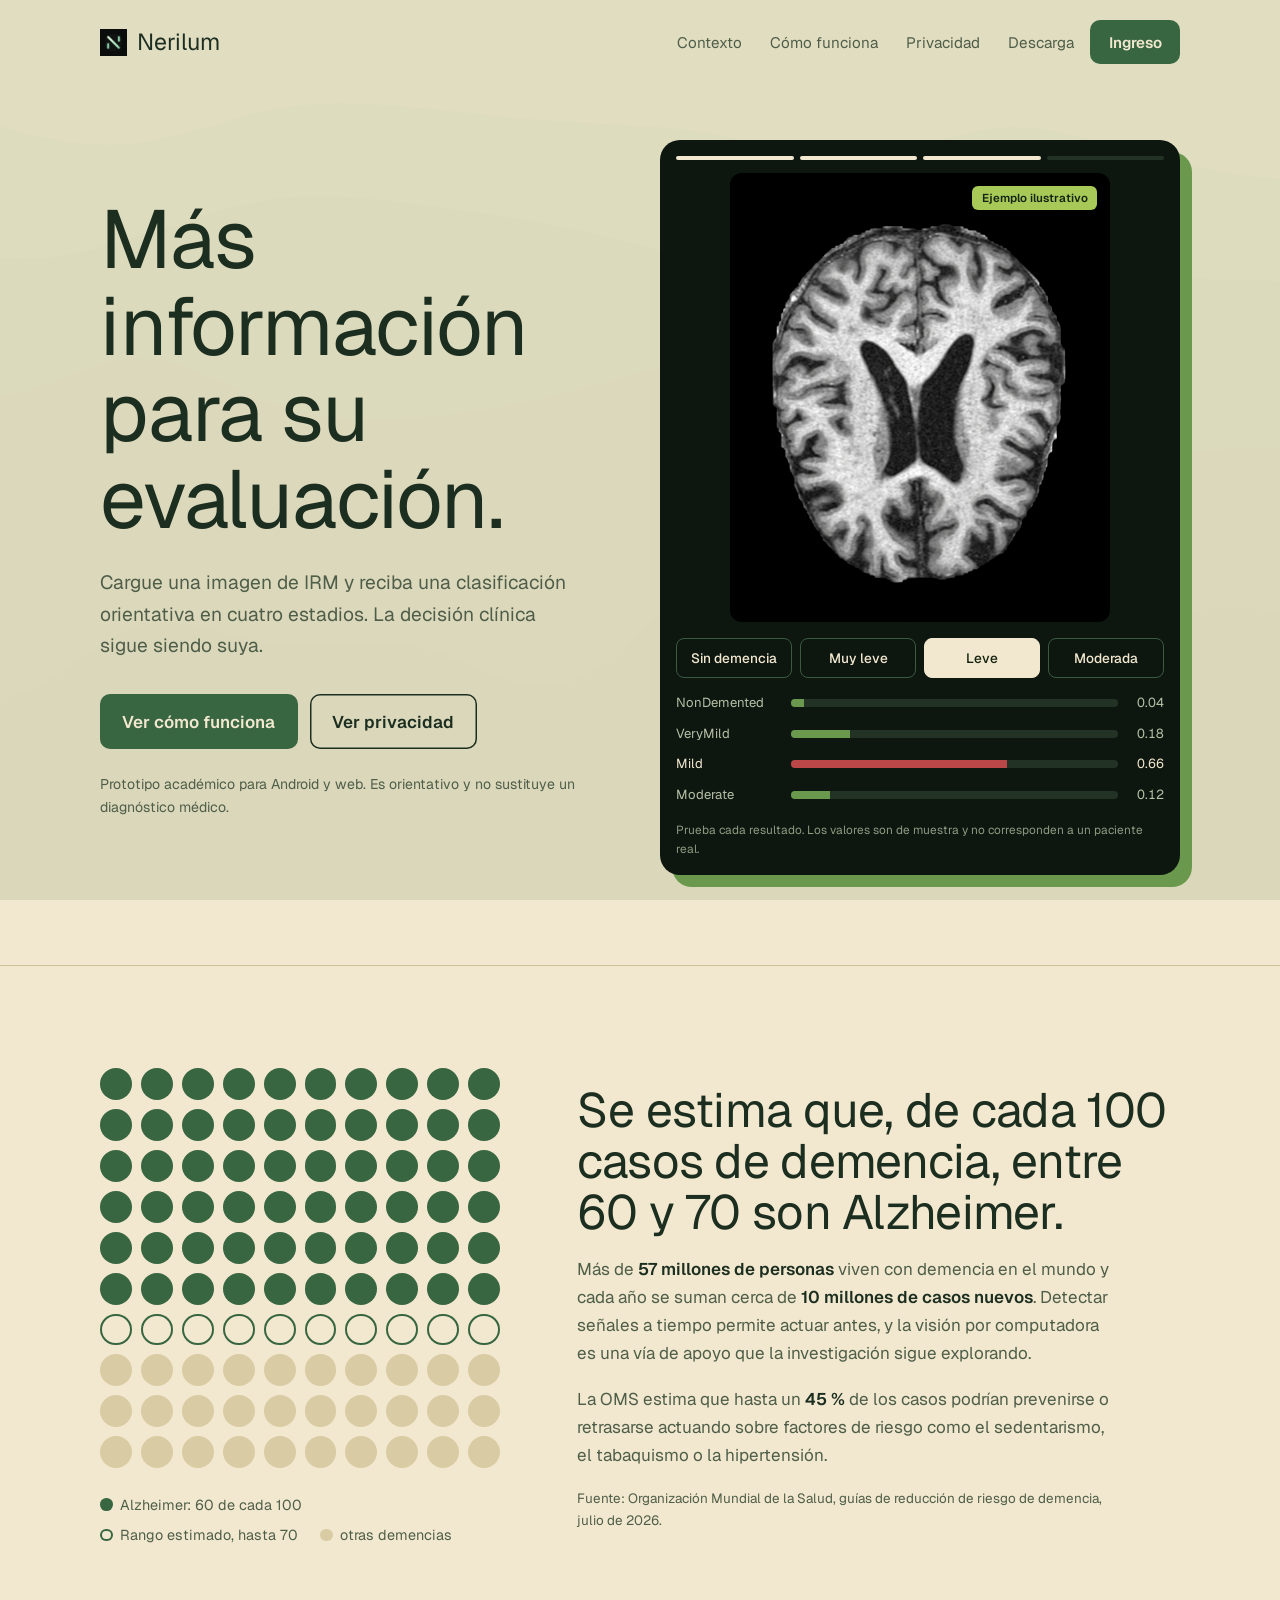
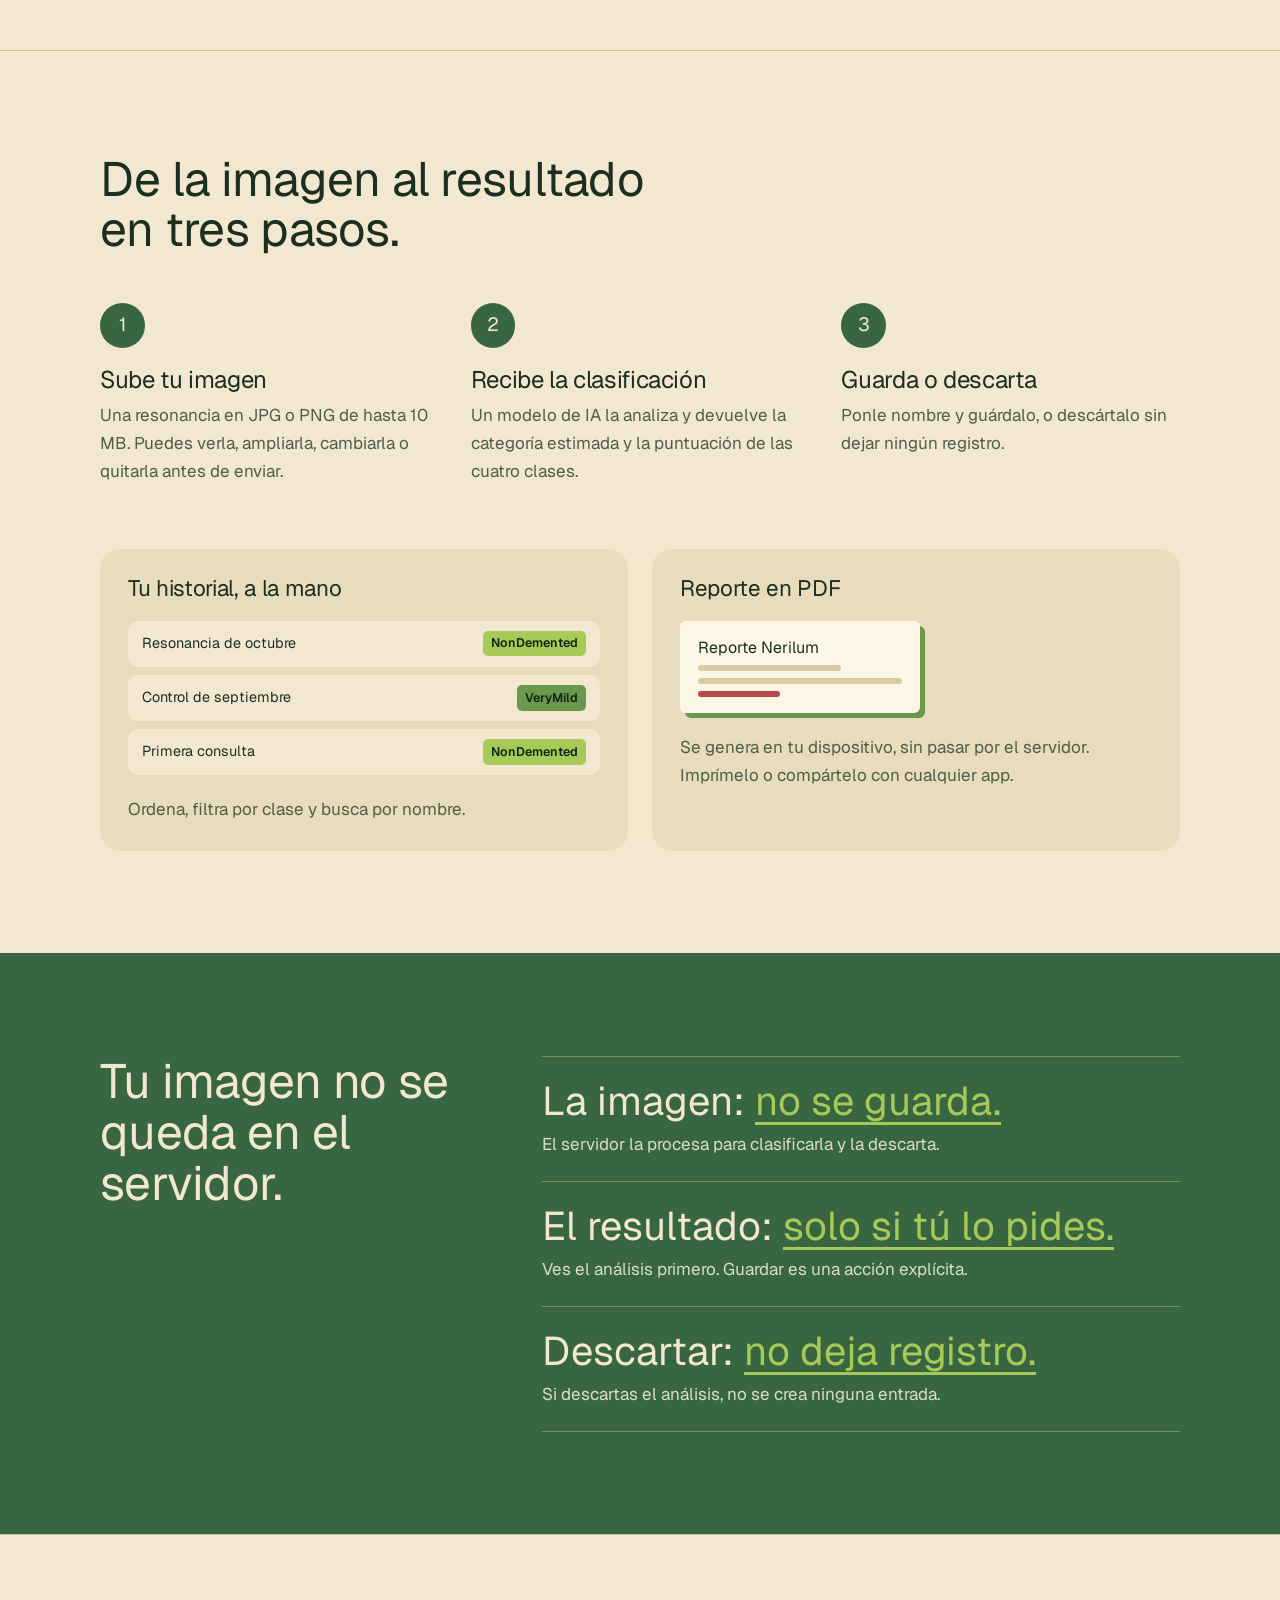
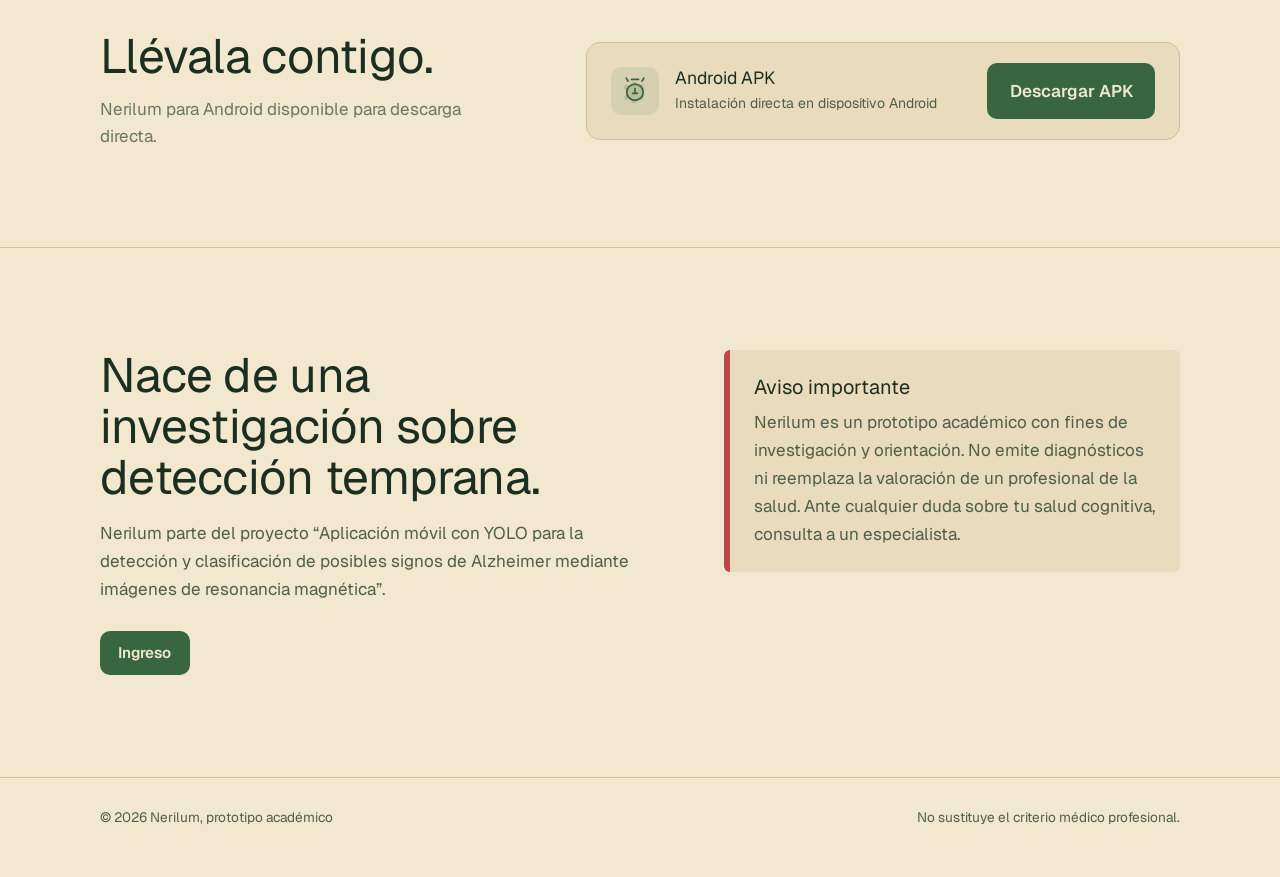
==== commit cfdfb234: "cambio en el h1 principal y el lead" ====
--- a/index.html
+++ b/index.html
@@ -57,8 +57,8 @@
             <!-- sections/hero.html -->
   <header class="hero" id="top">
     <div>
-      <h1>Una segunda mirada a la resonancia cerebral.</h1>
-      <p class="lead">Sube una imagen MRI y Nerilum la clasifica en cuatro categorías de demencia, con la puntuación de cada una. Tú decides si guardar el resultado.</p>
+      <h1>Más información para su evaluación.</h1>
+      <p class="lead">Cargue una imagen de IRM y reciba una clasificación orientativa en cuatro estadios. La decisión clínica sigue siendo suya.</p>
       <div class="cta">
         <a class="btn" href="#como">Ver cómo funciona</a>
         <a class="btn ghost" href="#privacidad">Ver privacidad</a>
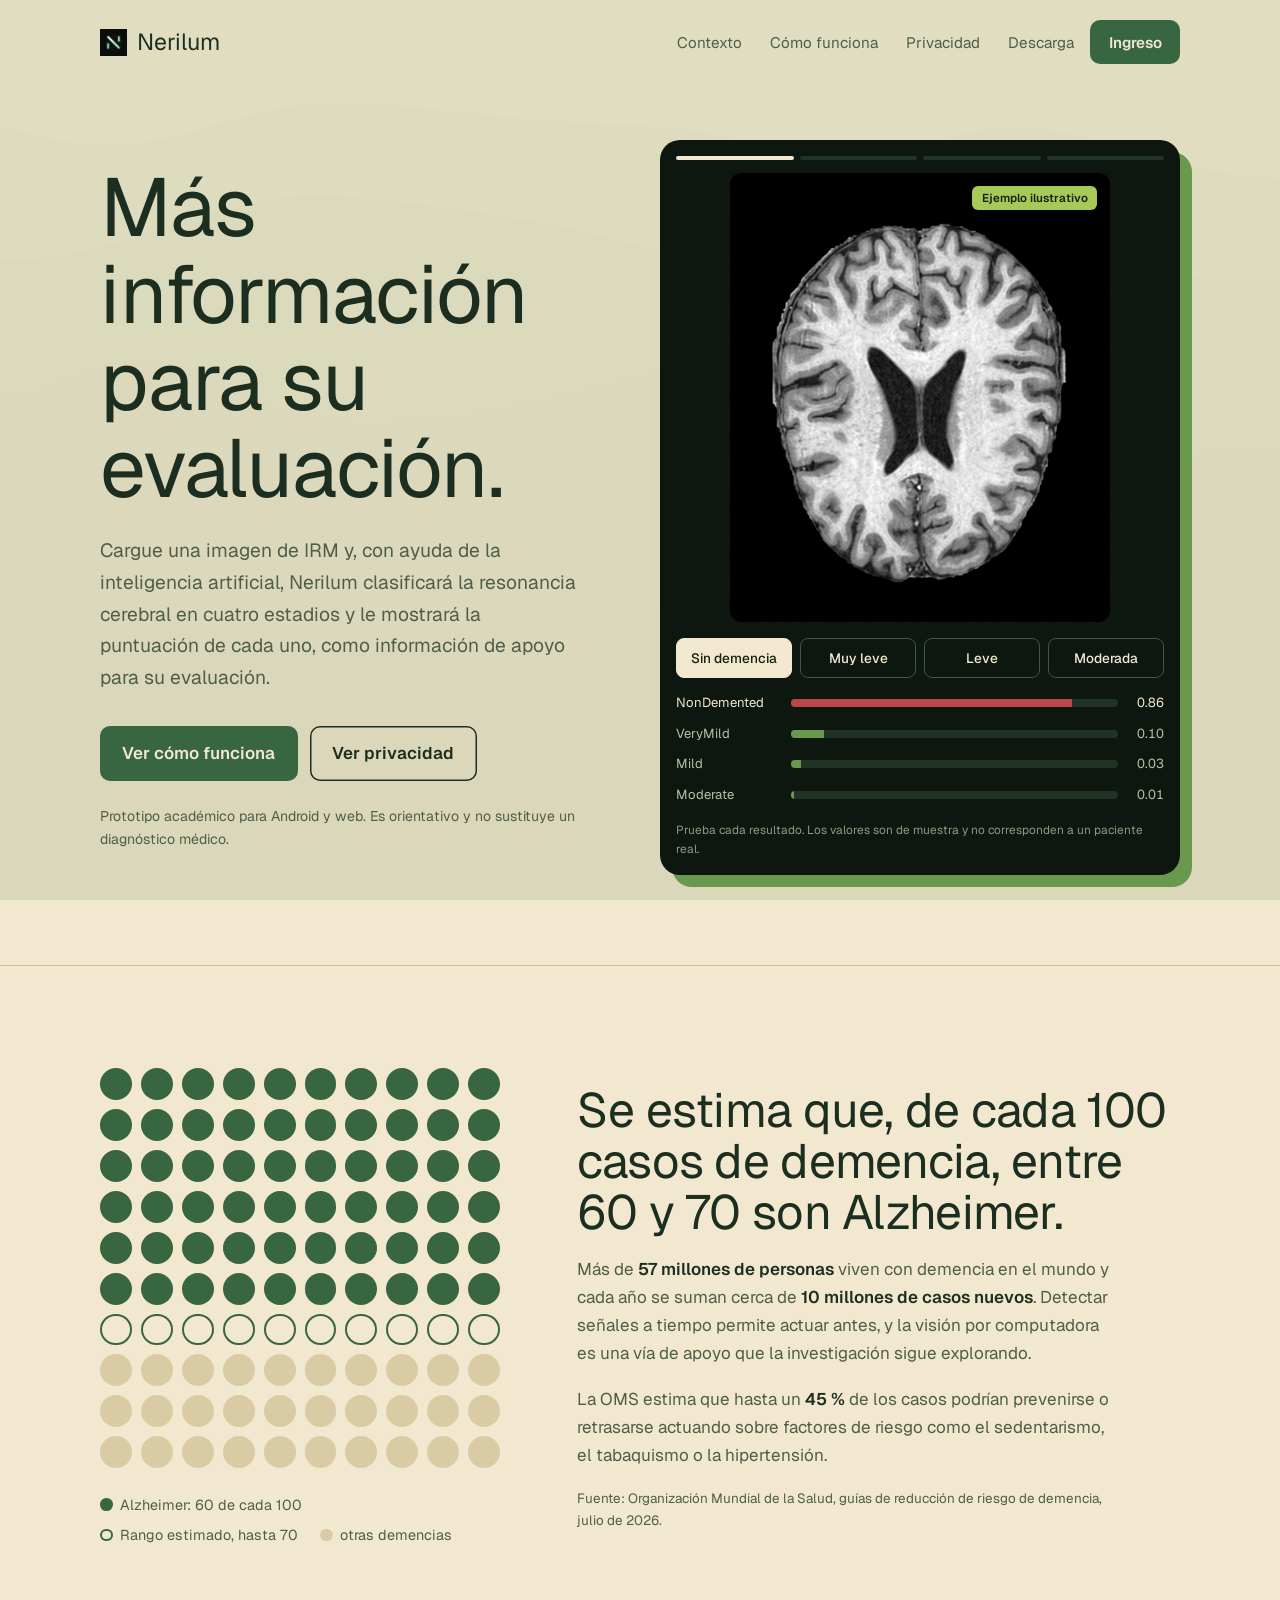
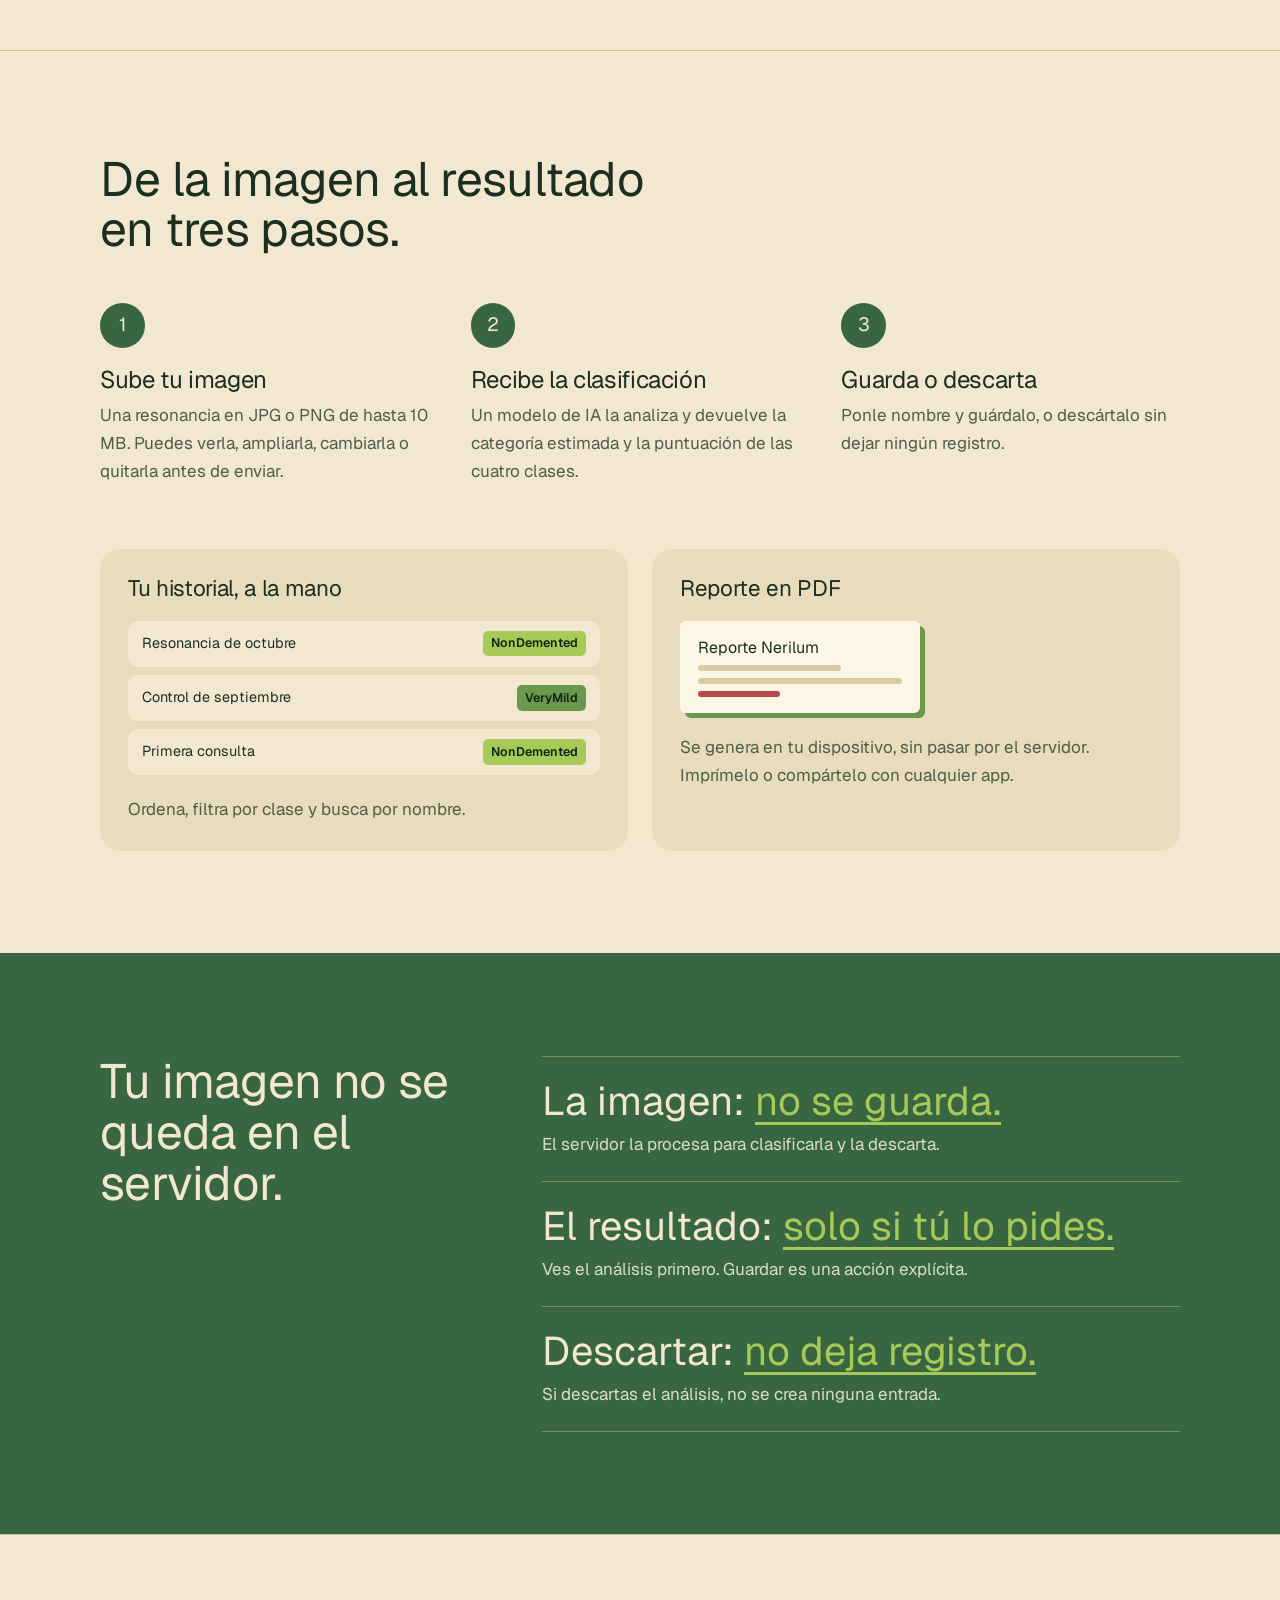
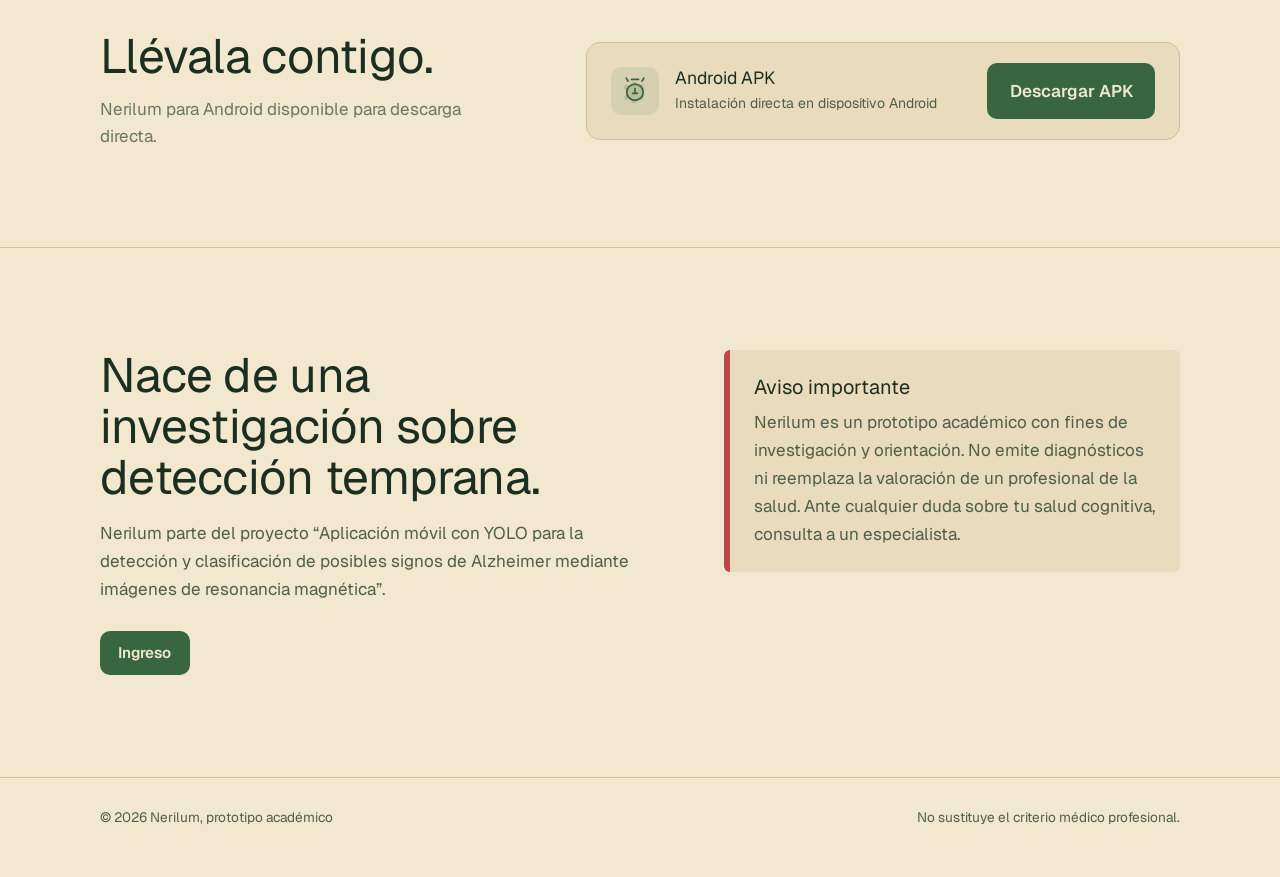
==== commit 40def308: "actualizacion lead del hero" ====
--- a/index.html
+++ b/index.html
@@ -58,7 +58,7 @@
   <header class="hero" id="top">
     <div>
       <h1>Más información para su evaluación.</h1>
-      <p class="lead">Cargue una imagen de IRM y reciba una clasificación orientativa en cuatro estadios. La decisión clínica sigue siendo suya.</p>
+      <p class="lead"> Cargue una imagen de IRM y, con ayuda de la inteligencia artificial, Nerilum clasificará la resonancia cerebral en cuatro estadios y le mostrará la puntuación de cada uno, como información de apoyo para su evaluación.</p>
       <div class="cta">
         <a class="btn" href="#como">Ver cómo funciona</a>
         <a class="btn ghost" href="#privacidad">Ver privacidad</a>
